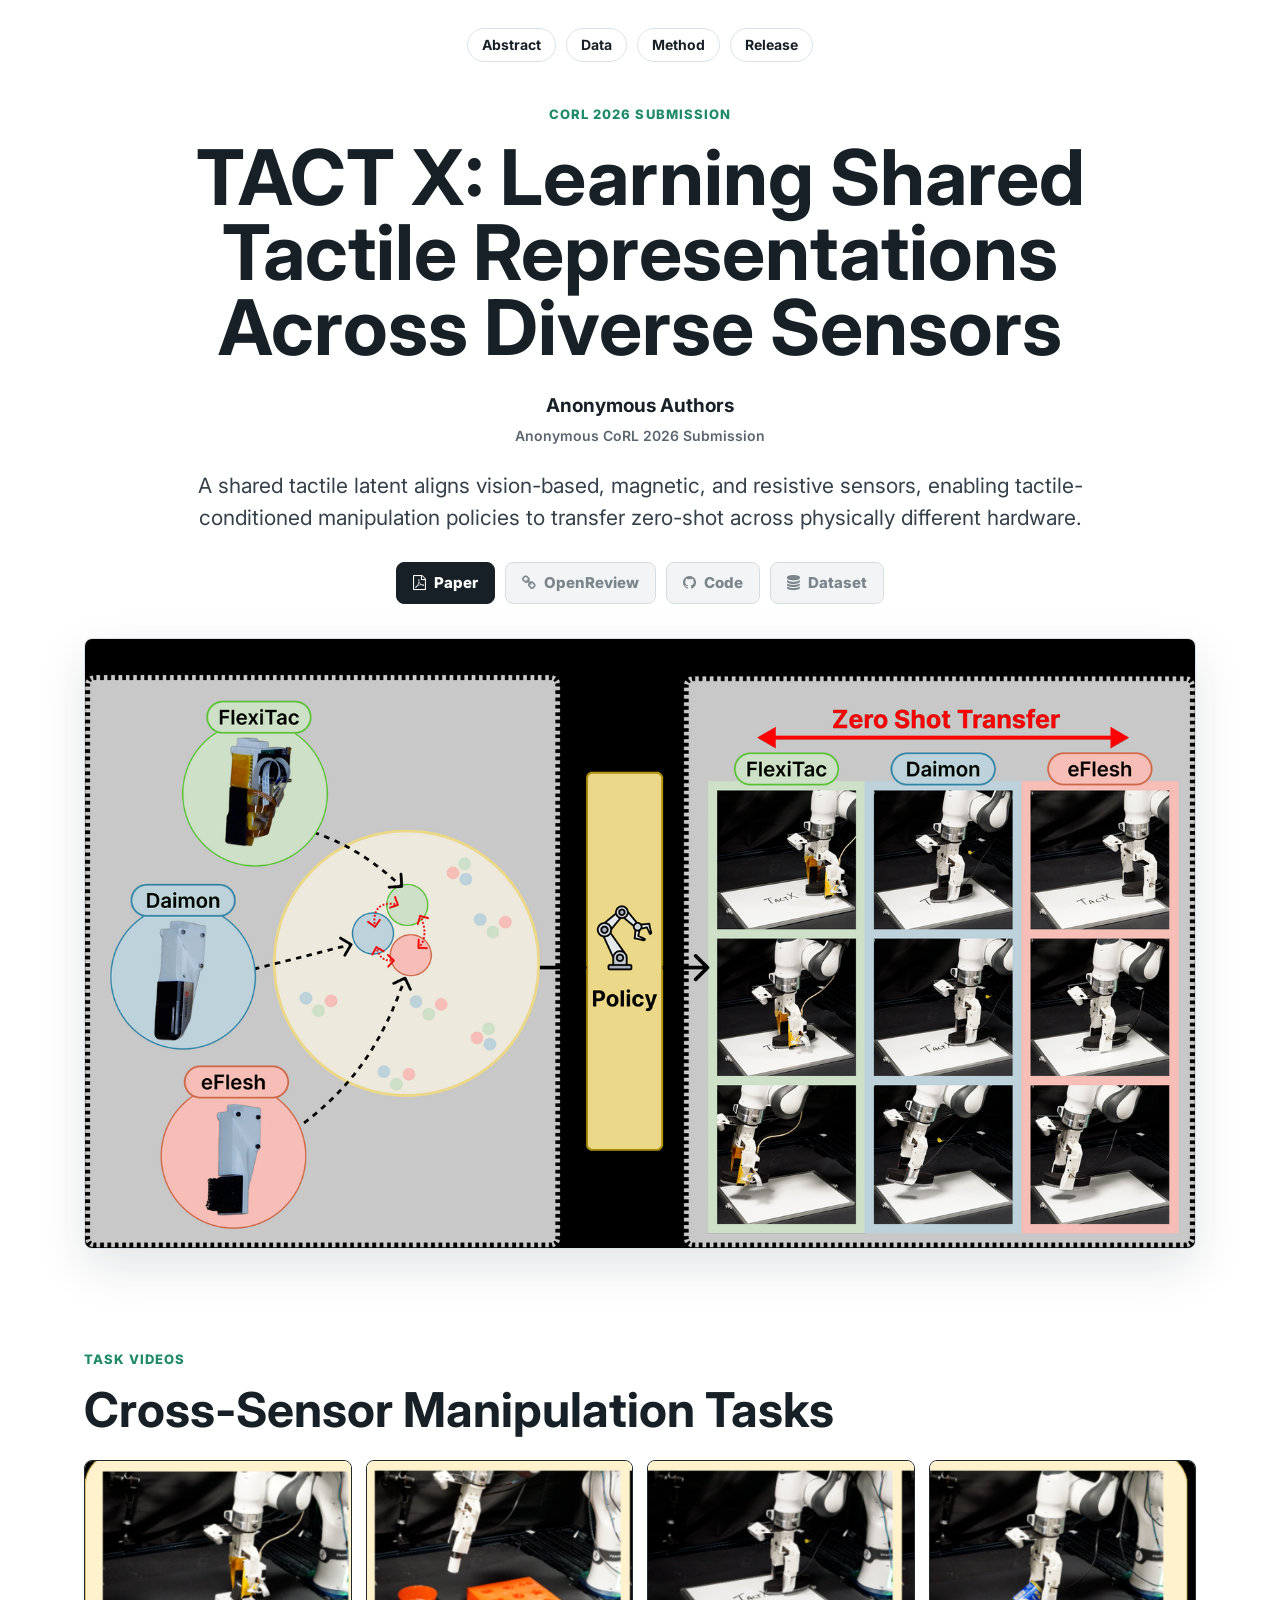
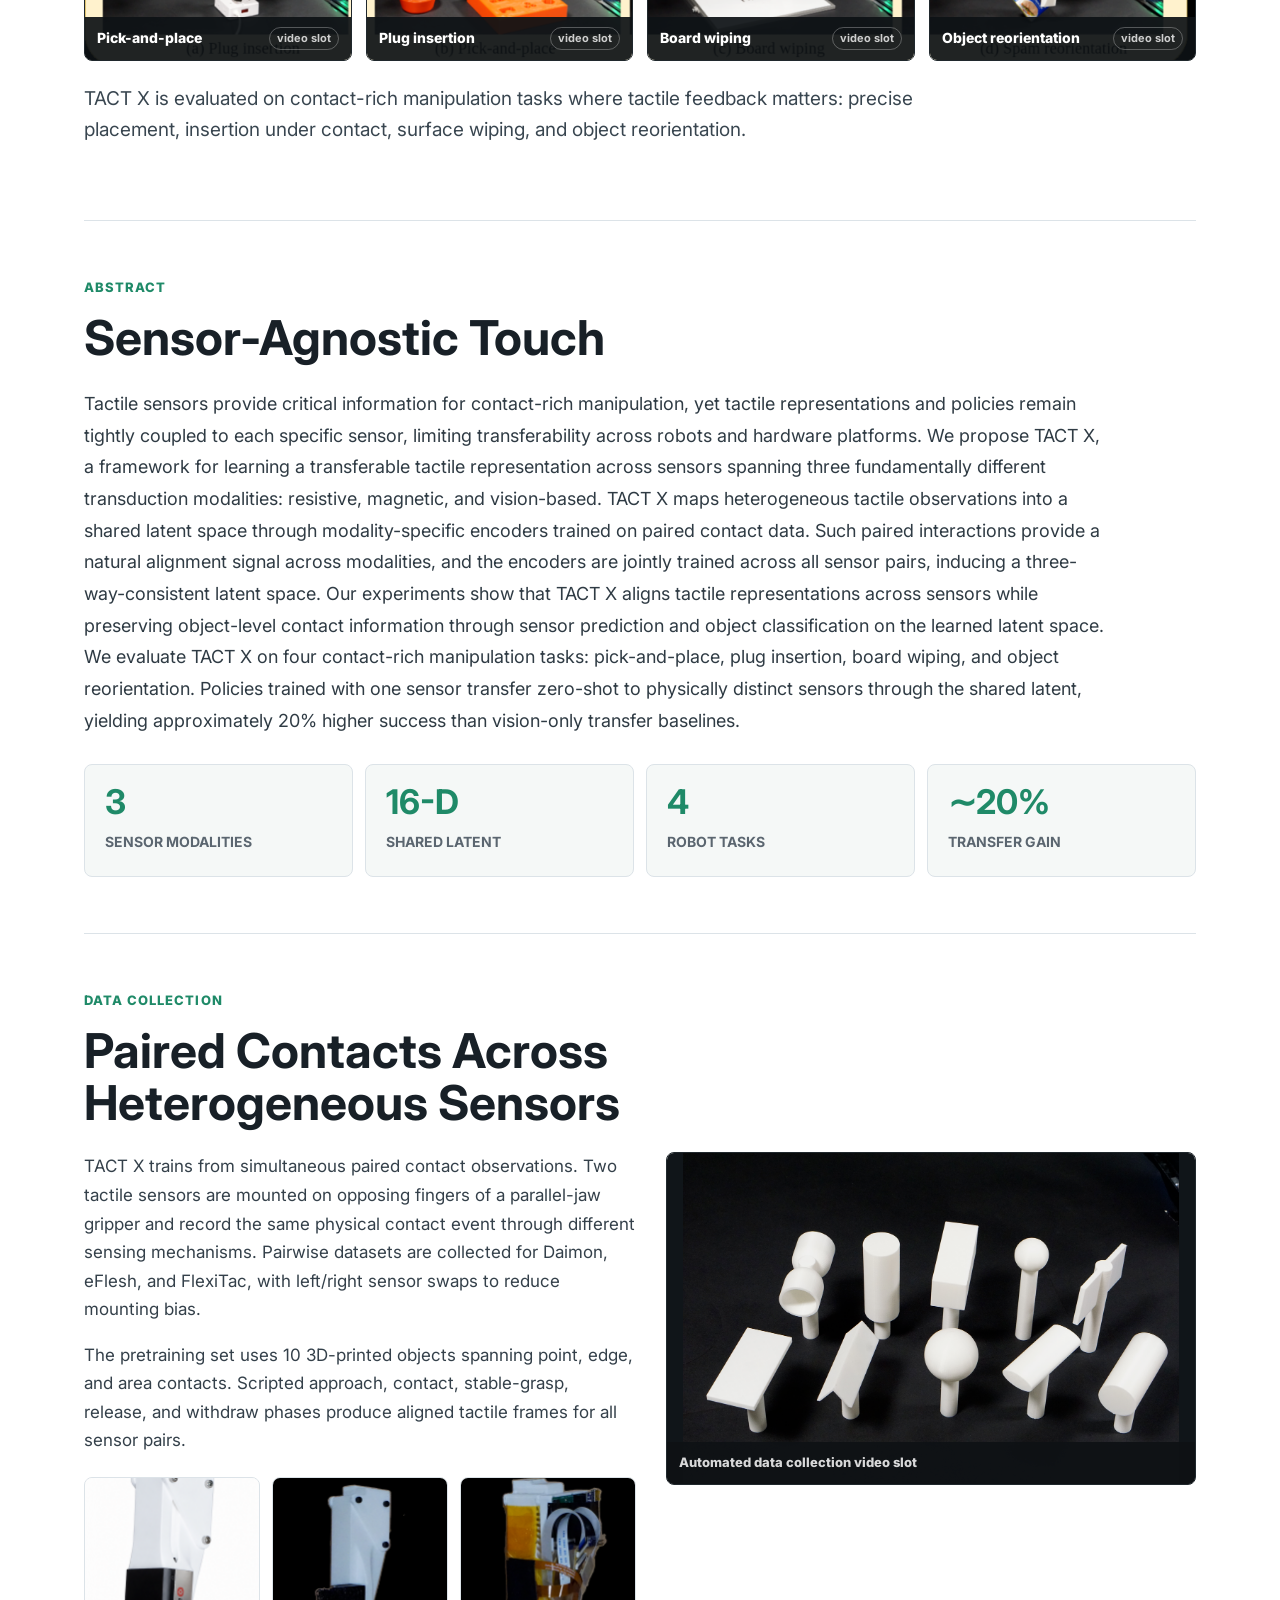
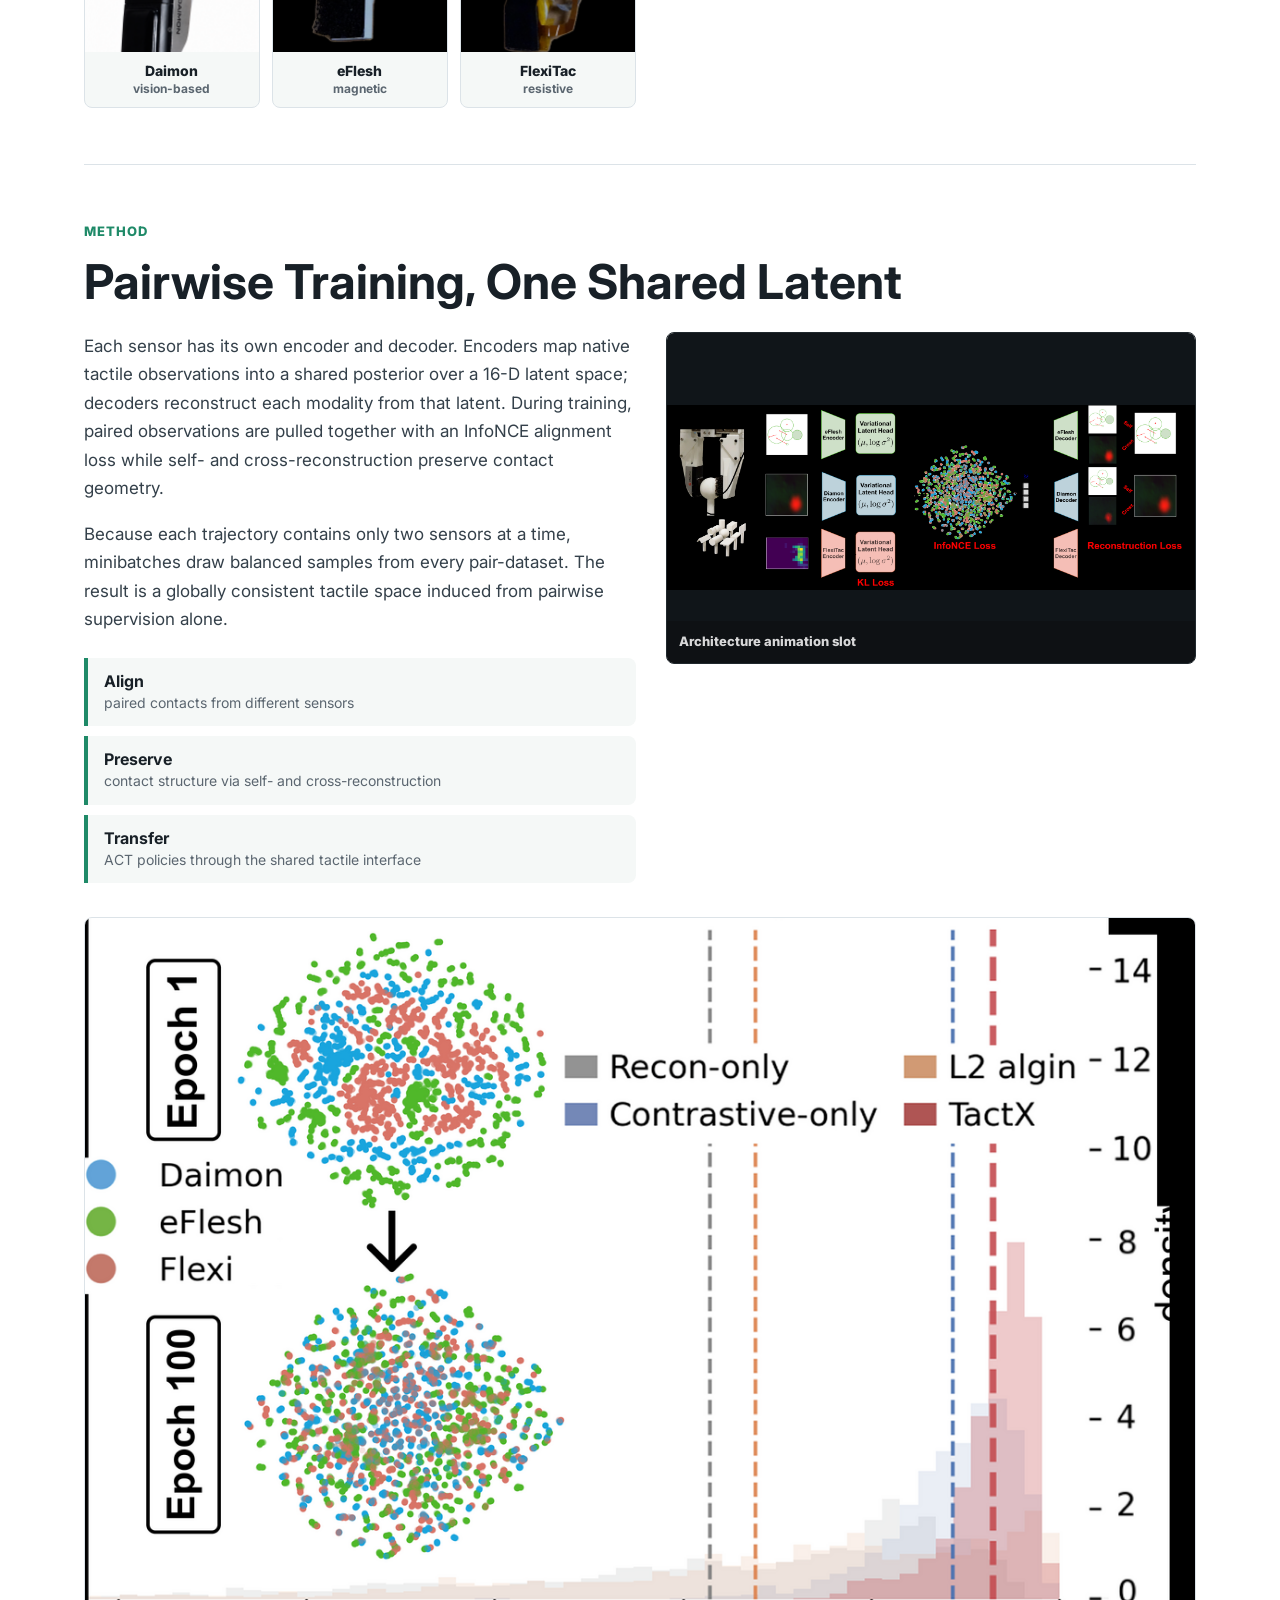
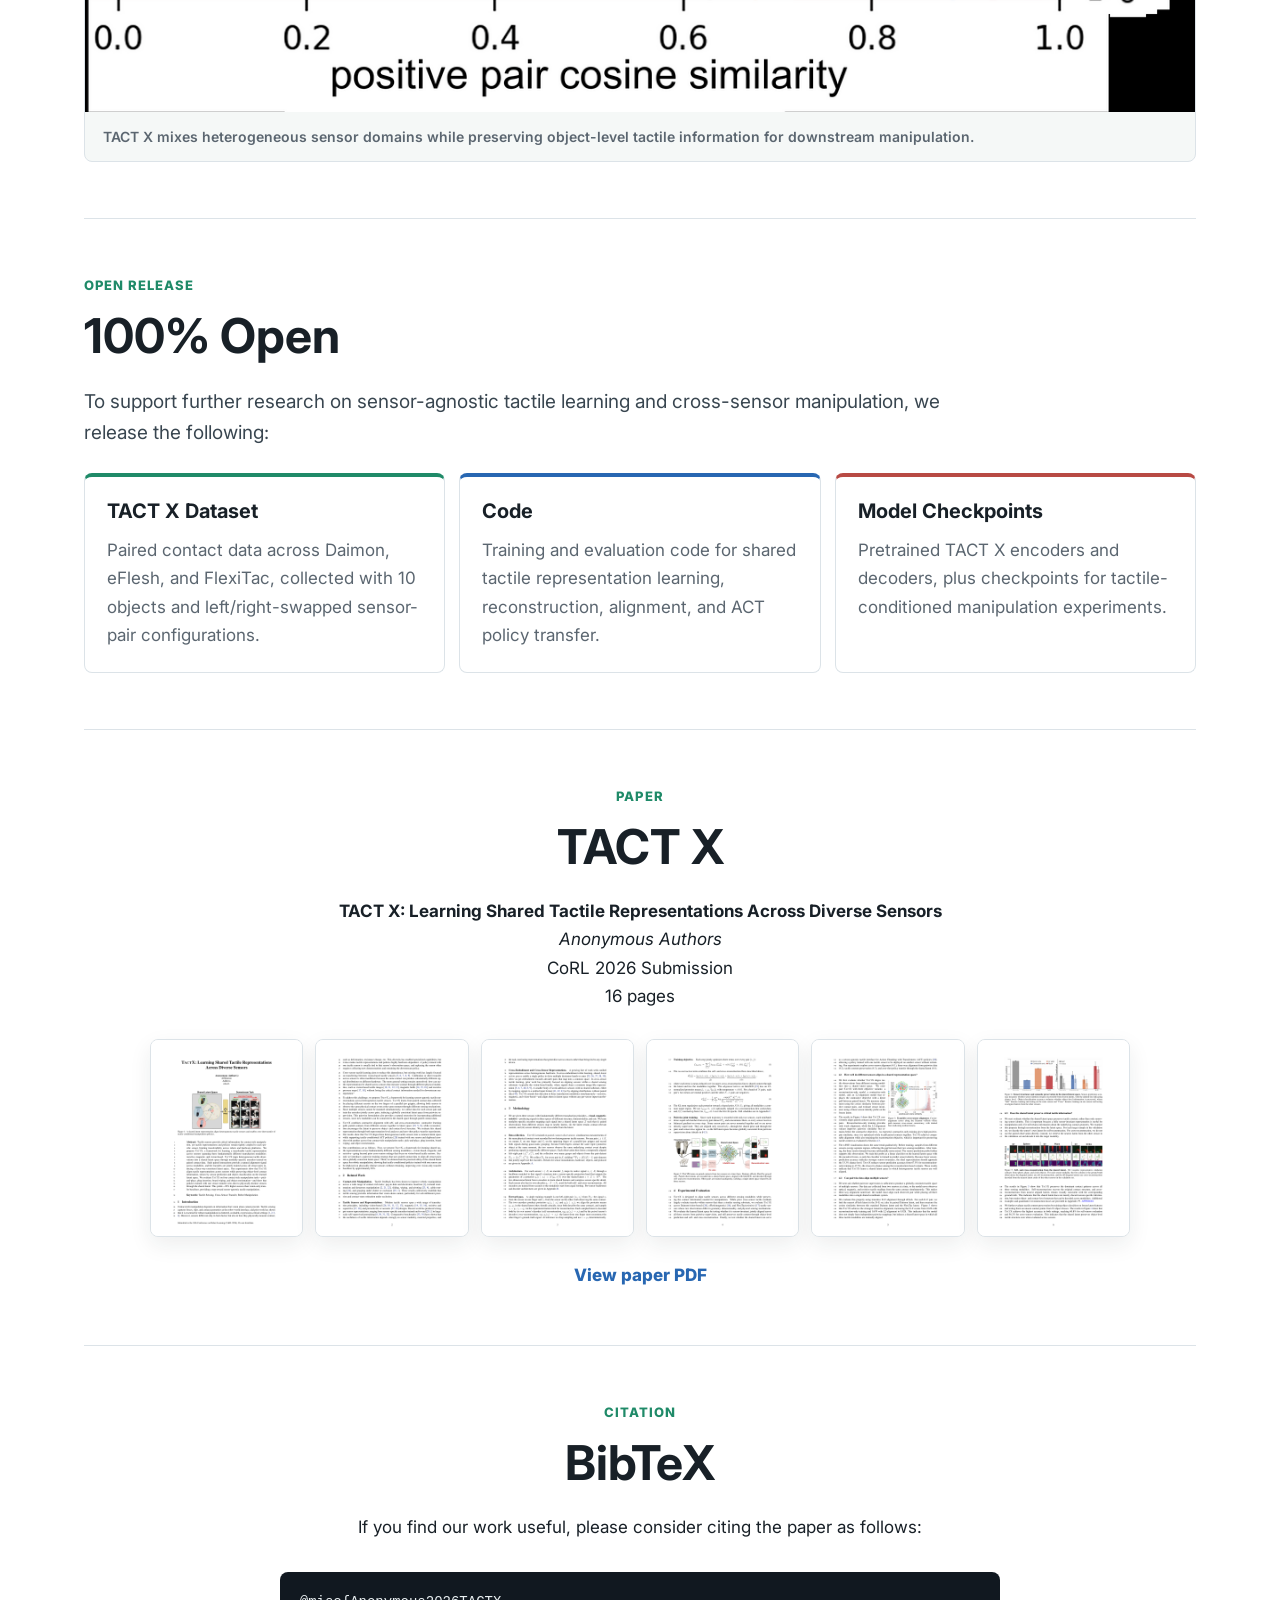
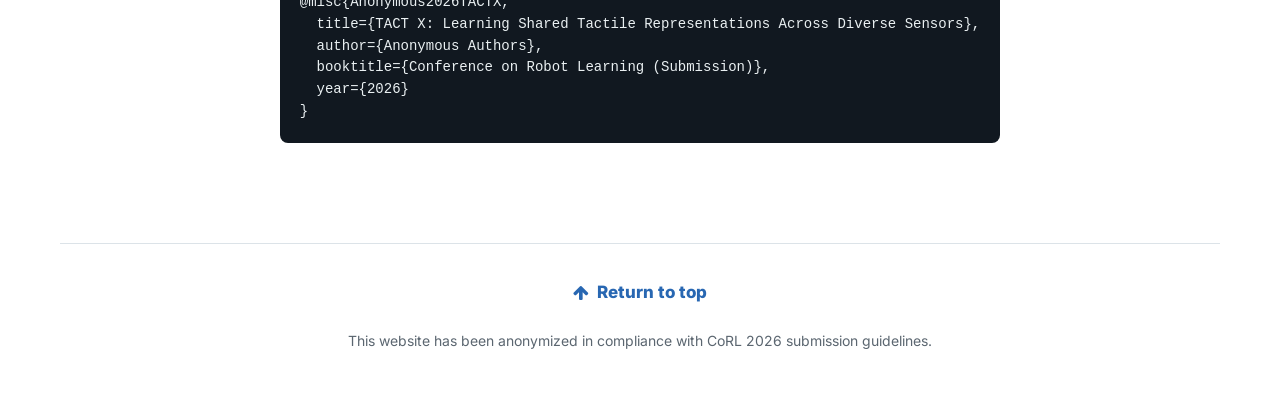
==== index.html @ 06b5265d "Initial project website" ====
<!doctype html>
<html lang="en">
<head>
	<meta charset="utf-8">
	<meta name="viewport" content="width=device-width, initial-scale=1">
	<title>TACT X: Learning Shared Tactile Representations Across Diverse Sensors</title>
	<meta property="og:title" content="TACT X: Learning Shared Tactile Representations Across Diverse Sensors">
	<meta property="og:description" content="TACT X learns shared tactile representations across vision-based, magnetic, and resistive sensors for zero-shot cross-sensor manipulation policy transfer.">
	<link rel="preconnect" href="https://fonts.googleapis.com">
	<link rel="preconnect" href="https://fonts.gstatic.com" crossorigin>
	<link rel="stylesheet" href="https://fonts.googleapis.com/css2?family=Inter:wght@400;500;600;700;800&display=swap">
	<link rel="stylesheet" href="https://cdnjs.cloudflare.com/ajax/libs/font-awesome/4.7.0/css/font-awesome.min.css">
	<link rel="stylesheet" href="style.css?v=1.0">
</head>
<body>
	<header class="header" id="top">
		<nav class="topbar" aria-label="Page navigation">
			<a href="#abstract">Abstract</a>
			<a href="#data">Data</a>
			<a href="#method">Method</a>
			<a href="#release">Release</a>
		</nav>
		<div class="venue">CoRL 2026 Submission</div>
		<h1>TACT X: Learning Shared Tactile Representations Across Diverse Sensors</h1>
		<div class="authors">
			<span>Anonymous Authors</span>
			<span class="paper-id">Anonymous CoRL 2026 Submission</span>
		</div>
		<p class="subtitle">
			A shared tactile latent aligns vision-based, magnetic, and resistive sensors, enabling tactile-conditioned manipulation policies to transfer zero-shot across physically different hardware.
		</p>
		<div class="links">
			<a class="btn" href="TACTX_Learning%20Shared%20Tactile%20Representations%20Across%20Diverse%20Sensor.pdf"><i class="fa fa-file-pdf-o"></i><span>Paper</span></a>
			<a class="btn btn-disabled" href="#" aria-disabled="true"><i class="fa fa-link"></i><span>OpenReview</span></a>
			<a class="btn btn-disabled" href="#" aria-disabled="true"><i class="fa fa-github"></i><span>Code</span></a>
			<a class="btn btn-disabled" href="#" aria-disabled="true"><i class="fa fa-database"></i><span>Dataset</span></a>
		</div>
		<div class="hero-figure">
			<img src="images/hero-tactx.png" alt="TACT X aligns tactile sensors in a shared latent space and supports zero-shot policy transfer.">
		</div>
	</header>

	<main class="content">
		<section class="section" id="tasks">
			<div class="section-heading">
				<p class="eyebrow">Task Videos</p>
				<h2>Cross-Sensor Manipulation Tasks</h2>
			</div>
			<div class="task-grid">
				<!-- Replace source with videos/tasks/pick-and-place.mp4 when ready. -->
				<article class="video-card">
					<video autoplay loop muted playsinline preload="metadata" poster="images/task-pick-place.png">
						<source src="videos/tasks/pick-and-place.mp4" type="video/mp4">
					</video>
					<div class="video-caption">
						<span>Pick-and-place</span>
						<small>video slot</small>
					</div>
				</article>
				<!-- Replace source with videos/tasks/plug-insertion.mp4 when ready. -->
				<article class="video-card">
					<video autoplay loop muted playsinline preload="metadata" poster="images/task-plug-insertion.png">
						<source src="videos/tasks/plug-insertion.mp4" type="video/mp4">
					</video>
					<div class="video-caption">
						<span>Plug insertion</span>
						<small>video slot</small>
					</div>
				</article>
				<!-- Replace source with videos/tasks/board-wiping.mp4 when ready. -->
				<article class="video-card">
					<video autoplay loop muted playsinline preload="metadata" poster="images/task-board-wiping.png">
						<source src="videos/tasks/board-wiping.mp4" type="video/mp4">
					</video>
					<div class="video-caption">
						<span>Board wiping</span>
						<small>video slot</small>
					</div>
				</article>
				<!-- Replace source with videos/tasks/object-reorientation.mp4 when ready. -->
				<article class="video-card">
					<video autoplay loop muted playsinline preload="metadata" poster="images/task-object-reorientation.png">
						<source src="videos/tasks/object-reorientation.mp4" type="video/mp4">
					</video>
					<div class="video-caption">
						<span>Object reorientation</span>
						<small>video slot</small>
					</div>
				</article>
			</div>
			<p class="lead">
				TACT X is evaluated on contact-rich manipulation tasks where tactile feedback matters: precise placement, insertion under contact, surface wiping, and object reorientation.
			</p>
		</section>

		<div class="hr"></div>

		<section class="section" id="abstract">
			<div class="section-heading">
				<p class="eyebrow">Abstract</p>
				<h2>Sensor-Agnostic Touch</h2>
			</div>
			<p class="abstract">
				Tactile sensors provide critical information for contact-rich manipulation, yet tactile representations and policies remain tightly coupled to each specific sensor, limiting transferability across robots and hardware platforms. We propose TACT X, a framework for learning a transferable tactile representation across sensors spanning three fundamentally different transduction modalities: resistive, magnetic, and vision-based. TACT X maps heterogeneous tactile observations into a shared latent space through modality-specific encoders trained on paired contact data. Such paired interactions provide a natural alignment signal across modalities, and the encoders are jointly trained across all sensor pairs, inducing a three-way-consistent latent space. Our experiments show that TACT X aligns tactile representations across sensors while preserving object-level contact information through sensor prediction and object classification on the learned latent space. We evaluate TACT X on four contact-rich manipulation tasks: pick-and-place, plug insertion, board wiping, and object reorientation. Policies trained with one sensor transfer zero-shot to physically distinct sensors through the shared latent, yielding approximately 20% higher success than vision-only transfer baselines.
			</p>
			<div class="stats">
				<div class="stat"><strong>3</strong><span>sensor modalities</span></div>
				<div class="stat"><strong>16-D</strong><span>shared latent</span></div>
				<div class="stat"><strong>4</strong><span>robot tasks</span></div>
				<div class="stat"><strong>&sim;20%</strong><span>transfer gain</span></div>
			</div>
		</section>

		<div class="hr"></div>

		<section class="section" id="data">
			<div class="section-heading">
				<p class="eyebrow">Data Collection</p>
				<h2>Paired Contacts Across Heterogeneous Sensors</h2>
			</div>
			<div class="split">
				<div>
					<p>
						TACT X trains from simultaneous paired contact observations. Two tactile sensors are mounted on opposing fingers of a parallel-jaw gripper and record the same physical contact event through different sensing mechanisms. Pairwise datasets are collected for Daimon, eFlesh, and FlexiTac, with left/right sensor swaps to reduce mounting bias.
					</p>
					<p>
						The pretraining set uses 10 3D-printed objects spanning point, edge, and area contacts. Scripted approach, contact, stable-grasp, release, and withdraw phases produce aligned tactile frames for all sensor pairs.
					</p>
					<div class="sensor-grid">
						<figure>
							<img src="images/sensor-daimon.png" alt="Daimon vision-based tactile sensor.">
							<figcaption>Daimon<br><span>vision-based</span></figcaption>
						</figure>
						<figure>
							<img src="images/sensor-eflesh.png" alt="eFlesh magnetic tactile sensor.">
							<figcaption>eFlesh<br><span>magnetic</span></figcaption>
						</figure>
						<figure>
							<img src="images/sensor-flexitac.png" alt="FlexiTac resistive tactile sensor.">
							<figcaption>FlexiTac<br><span>resistive</span></figcaption>
						</figure>
					</div>
				</div>
				<aside class="media-panel">
					<!-- Replace source with videos/sections/data-collection.mp4 when ready. -->
					<video autoplay loop muted playsinline preload="metadata" poster="images/pretraining-objects.png">
						<source src="videos/sections/data-collection.mp4" type="video/mp4">
					</video>
					<div class="media-label">Automated data collection video slot</div>
				</aside>
			</div>
		</section>

		<div class="hr"></div>

		<section class="section" id="method">
			<div class="section-heading">
				<p class="eyebrow">Method</p>
				<h2>Pairwise Training, One Shared Latent</h2>
			</div>
			<div class="split method-split">
				<div>
					<p>
						Each sensor has its own encoder and decoder. Encoders map native tactile observations into a shared posterior over a 16-D latent space; decoders reconstruct each modality from that latent. During training, paired observations are pulled together with an InfoNCE alignment loss while self- and cross-reconstruction preserve contact geometry.
					</p>
					<p>
						Because each trajectory contains only two sensors at a time, minibatches draw balanced samples from every pair-dataset. The result is a globally consistent tactile space induced from pairwise supervision alone.
					</p>
					<div class="method-points">
						<div><strong>Align</strong><span>paired contacts from different sensors</span></div>
						<div><strong>Preserve</strong><span>contact structure via self- and cross-reconstruction</span></div>
						<div><strong>Transfer</strong><span>ACT policies through the shared tactile interface</span></div>
					</div>
				</div>
				<aside class="media-panel">
					<!-- Replace source with videos/sections/tactx-architecture.mp4 when ready. -->
					<video autoplay loop muted playsinline preload="metadata" poster="images/method-overview.png">
						<source src="videos/sections/tactx-architecture.mp4" type="video/mp4">
					</video>
					<div class="media-label">Architecture animation slot</div>
				</aside>
			</div>
			<figure class="wide-figure">
				<img src="images/alignment-results.png" alt="TACT X alignment results showing sensor invariance and semantic preservation.">
				<figcaption>TACT X mixes heterogeneous sensor domains while preserving object-level tactile information for downstream manipulation.</figcaption>
			</figure>
		</section>

		<div class="hr"></div>

		<section class="section" id="release">
			<div class="section-heading">
				<p class="eyebrow">Open Release</p>
				<h2>100% Open</h2>
			</div>
			<p class="lead">
				To support further research on sensor-agnostic tactile learning and cross-sensor manipulation, we release the following:
			</p>
			<div class="cards">
				<article class="card">
					<h3>TACT X Dataset</h3>
					<p>Paired contact data across Daimon, eFlesh, and FlexiTac, collected with 10 objects and left/right-swapped sensor-pair configurations.</p>
				</article>
				<article class="card">
					<h3>Code</h3>
					<p>Training and evaluation code for shared tactile representation learning, reconstruction, alignment, and ACT policy transfer.</p>
				</article>
				<article class="card">
					<h3>Model Checkpoints</h3>
					<p>Pretrained TACT X encoders and decoders, plus checkpoints for tactile-conditioned manipulation experiments.</p>
				</article>
			</div>
		</section>

		<div class="hr"></div>

		<section class="section paper-section" id="paper">
			<div class="section-heading">
				<p class="eyebrow">Paper</p>
				<h2>TACT X</h2>
			</div>
			<p>
				<strong>TACT X: Learning Shared Tactile Representations Across Diverse Sensors</strong><br>
				<span class="italic">Anonymous Authors</span><br>
				CoRL 2026 Submission<br>
				16 pages
			</p>
			<div class="thumbnails" aria-label="Paper page thumbnails">
				<a href="TACTX_Learning%20Shared%20Tactile%20Representations%20Across%20Diverse%20Sensor.pdf"><img src="thumbnails/page-01.png" alt="Paper page 1 thumbnail."></a>
				<a href="TACTX_Learning%20Shared%20Tactile%20Representations%20Across%20Diverse%20Sensor.pdf"><img src="thumbnails/page-02.png" alt="Paper page 2 thumbnail."></a>
				<a href="TACTX_Learning%20Shared%20Tactile%20Representations%20Across%20Diverse%20Sensor.pdf"><img src="thumbnails/page-03.png" alt="Paper page 3 thumbnail."></a>
				<a href="TACTX_Learning%20Shared%20Tactile%20Representations%20Across%20Diverse%20Sensor.pdf"><img src="thumbnails/page-04.png" alt="Paper page 4 thumbnail."></a>
				<a href="TACTX_Learning%20Shared%20Tactile%20Representations%20Across%20Diverse%20Sensor.pdf"><img src="thumbnails/page-05.png" alt="Paper page 5 thumbnail."></a>
				<a href="TACTX_Learning%20Shared%20Tactile%20Representations%20Across%20Diverse%20Sensor.pdf"><img src="thumbnails/page-06.png" alt="Paper page 6 thumbnail."></a>
			</div>
			<a class="text-link" href="TACTX_Learning%20Shared%20Tactile%20Representations%20Across%20Diverse%20Sensor.pdf">View paper PDF</a>
		</section>

		<div class="hr"></div>

		<section class="section citation-section" id="citation">
			<div class="section-heading">
				<p class="eyebrow">Citation</p>
				<h2>BibTeX</h2>
			</div>
			<p>If you find our work useful, please consider citing the paper as follows:</p>
			<pre class="bibtex" id="bibtex-text">@misc{Anonymous2026TACTX,
  title={TACT X: Learning Shared Tactile Representations Across Diverse Sensors},
  author={Anonymous Authors},
  booktitle={Conference on Robot Learning (Submission)},
  year={2026}
}</pre>
		</section>
	</main>

	<footer>
		<a href="#top"><i class="fa fa-arrow-up"></i><span>Return to top</span></a>
		<p>This website has been anonymized in compliance with CoRL 2026 submission guidelines.</p>
	</footer>
</body>
</html>
---- style.css ----
:root {
	--ink: #182027;
	--muted: #5b6670;
	--line: #dce3e8;
	--paper: #ffffff;
	--soft: #f5f8f7;
	--green: #1f8a68;
	--blue: #2867b2;
	--red: #b84a44;
	--amber: #b47623;
	--shadow: 0 18px 48px rgba(20, 32, 38, 0.12);
}

* {
	box-sizing: border-box;
}

html {
	scroll-behavior: smooth;
}

body {
	margin: 0;
	background: var(--paper);
	color: var(--ink);
	font-family: Inter, Arial, sans-serif;
	font-size: 17px;
	line-height: 1.68;
}

a {
	color: var(--blue);
	text-decoration: none;
}

a:hover {
	text-decoration: underline;
}

img,
video {
	display: block;
	max-width: 100%;
}

.header {
	max-width: 1160px;
	margin: 0 auto;
	padding: 28px 24px 44px;
	text-align: center;
}

.topbar {
	display: flex;
	flex-wrap: wrap;
	justify-content: center;
	gap: 10px;
	margin-bottom: 42px;
}

.topbar a {
	border: 1px solid var(--line);
	border-radius: 999px;
	color: var(--ink);
	font-size: 14px;
	font-weight: 700;
	line-height: 1;
	padding: 9px 14px;
}

.venue,
.eyebrow {
	color: var(--green);
	font-size: 13px;
	font-weight: 800;
	letter-spacing: 0.08em;
	text-transform: uppercase;
}

h1,
h2,
h3,
p {
	margin-top: 0;
}

h1 {
	font-size: clamp(42px, 6vw, 78px);
	letter-spacing: 0;
	line-height: 0.98;
	margin: 14px auto 24px;
	max-width: 1080px;
}

h2 {
	font-size: clamp(30px, 4vw, 48px);
	letter-spacing: 0;
	line-height: 1.08;
	margin-bottom: 14px;
}

h3 {
	font-size: 20px;
	line-height: 1.25;
	margin-bottom: 12px;
}

.authors {
	display: grid;
	gap: 3px;
	font-size: 19px;
	font-weight: 700;
	justify-items: center;
	margin-bottom: 22px;
}

.paper-id {
	color: var(--muted);
	font-size: 14px;
	font-weight: 600;
}

.subtitle {
	color: #34404a;
	font-size: 21px;
	line-height: 1.52;
	margin: 0 auto 28px;
	max-width: 900px;
}

.links {
	display: flex;
	flex-wrap: wrap;
	gap: 10px;
	justify-content: center;
	margin-bottom: 34px;
}

.btn {
	align-items: center;
	background: var(--ink);
	border: 1px solid var(--ink);
	border-radius: 8px;
	color: #fff;
	display: inline-flex;
	font-size: 15px;
	font-weight: 800;
	gap: 8px;
	line-height: 1;
	min-height: 42px;
	padding: 12px 16px;
}

.btn:hover {
	background: #2a353d;
	text-decoration: none;
}

.btn-disabled {
	background: #f2f4f5;
	border-color: #d6dde2;
	color: #7b858c;
	cursor: default;
	pointer-events: none;
}

.hero-figure {
	background: #f7faf9;
	border: 1px solid var(--line);
	border-radius: 8px;
	box-shadow: var(--shadow);
	margin: 0 auto;
	overflow: hidden;
}

.hero-figure img {
	margin: 0 auto;
	width: 100%;
}

.content {
	margin: 0 auto;
	max-width: 1160px;
	padding: 0 24px 36px;
}

.section {
	padding: 56px 0;
}

.section-heading {
	margin-bottom: 24px;
	max-width: 820px;
}

.section-heading.center {
	margin-left: auto;
	margin-right: auto;
	text-align: center;
}

.task-grid {
	display: grid;
	gap: 14px;
	grid-template-columns: repeat(4, minmax(0, 1fr));
	margin-bottom: 22px;
}

.video-card,
.media-panel {
	background: #0e1215;
	border: 1px solid #20282d;
	border-radius: 8px;
	overflow: hidden;
	position: relative;
}

.video-card video {
	aspect-ratio: 4 / 3;
	background: #101519;
	object-fit: cover;
	width: 100%;
}

.video-caption {
	align-items: center;
	background: rgba(14, 18, 21, 0.92);
	bottom: 0;
	color: #fff;
	display: flex;
	gap: 10px;
	justify-content: space-between;
	left: 0;
	padding: 10px 12px;
	position: absolute;
	right: 0;
}

.video-caption span {
	font-size: 14px;
	font-weight: 800;
	line-height: 1.2;
	text-align: left;
}

.video-caption small {
	border: 1px solid rgba(255, 255, 255, 0.28);
	border-radius: 999px;
	color: rgba(255, 255, 255, 0.78);
	font-size: 11px;
	font-weight: 700;
	line-height: 1;
	padding: 5px 7px;
	white-space: nowrap;
}

.lead {
	color: #394650;
	font-size: 19px;
	line-height: 1.65;
	max-width: 880px;
}

.abstract {
	color: #2f3b44;
	font-size: 18px;
	line-height: 1.76;
	max-width: 1020px;
}

.stats {
	display: grid;
	gap: 12px;
	grid-template-columns: repeat(4, minmax(0, 1fr));
	margin-top: 28px;
}

.stat {
	background: var(--soft);
	border: 1px solid var(--line);
	border-radius: 8px;
	padding: 20px;
}

.stat strong {
	color: var(--green);
	display: block;
	font-size: 34px;
	letter-spacing: 0;
	line-height: 1;
	margin-bottom: 8px;
}

.stat span {
	color: var(--muted);
	font-size: 14px;
	font-weight: 700;
	text-transform: uppercase;
}

.hr {
	background: var(--line);
	height: 1px;
	width: 100%;
}

.split {
	align-items: start;
	display: grid;
	gap: 30px;
	grid-template-columns: minmax(0, 1.02fr) minmax(360px, 0.98fr);
}

.split p {
	color: #34404a;
}

.sensor-grid {
	display: grid;
	gap: 12px;
	grid-template-columns: repeat(3, minmax(0, 1fr));
	margin-top: 22px;
}

.sensor-grid figure {
	background: var(--soft);
	border: 1px solid var(--line);
	border-radius: 8px;
	margin: 0;
	overflow: hidden;
}

.sensor-grid img {
	aspect-ratio: 1 / 1;
	background: #101519;
	object-fit: cover;
	width: 100%;
}

.sensor-grid figcaption {
	font-size: 14px;
	font-weight: 800;
	line-height: 1.25;
	padding: 10px;
	text-align: center;
}

.sensor-grid span {
	color: var(--muted);
	font-size: 12px;
	font-weight: 700;
}

.media-panel video {
	aspect-ratio: 16 / 10;
	background: #101519;
	object-fit: contain;
	width: 100%;
}

.media-label {
	background: rgba(14, 18, 21, 0.94);
	bottom: 0;
	color: rgba(255, 255, 255, 0.84);
	font-size: 13px;
	font-weight: 800;
	left: 0;
	padding: 10px 12px;
	position: absolute;
	right: 0;
	text-align: left;
}

.method-points {
	display: grid;
	gap: 10px;
	margin-top: 24px;
}

.method-points div {
	border-left: 4px solid var(--green);
	background: var(--soft);
	border-radius: 0 8px 8px 0;
	padding: 13px 16px;
}

.method-points strong {
	display: block;
	font-size: 16px;
	line-height: 1.25;
}

.method-points span {
	color: var(--muted);
	display: block;
	font-size: 14px;
	line-height: 1.45;
	margin-top: 2px;
}

.wide-figure {
	background: var(--soft);
	border: 1px solid var(--line);
	border-radius: 8px;
	margin: 34px 0 0;
	overflow: hidden;
}

.wide-figure img {
	background: #fff;
	width: 100%;
}

.wide-figure figcaption {
	color: var(--muted);
	font-size: 14px;
	font-weight: 600;
	line-height: 1.5;
	padding: 14px 18px;
}

.cards {
	display: grid;
	gap: 14px;
	grid-template-columns: repeat(3, minmax(0, 1fr));
	margin-top: 24px;
}

.card {
	border: 1px solid var(--line);
	border-radius: 8px;
	padding: 22px;
}

.card:nth-child(1) {
	border-top: 4px solid var(--green);
}

.card:nth-child(2) {
	border-top: 4px solid var(--blue);
}

.card:nth-child(3) {
	border-top: 4px solid var(--red);
}

.card p {
	color: var(--muted);
	margin-bottom: 0;
}

.paper-section,
.citation-section {
	text-align: center;
}

.paper-section .section-heading,
.citation-section .section-heading {
	margin-left: auto;
	margin-right: auto;
	text-align: center;
}

.italic {
	font-style: italic;
}

.thumbnails {
	display: grid;
	gap: 12px;
	grid-template-columns: repeat(6, minmax(0, 1fr));
	margin: 28px auto 24px;
	max-width: 980px;
}

.thumbnails a {
	background: #fff;
	border: 1px solid var(--line);
	border-radius: 8px;
	box-shadow: 0 8px 22px rgba(20, 32, 38, 0.08);
	overflow: hidden;
}

.thumbnails img {
	width: 100%;
}

.text-link {
	font-weight: 800;
}

.bibtex {
	background: #111820;
	border-radius: 8px;
	color: #eaf0f2;
	display: inline-block;
	font-family: "SFMono-Regular", Consolas, "Liberation Mono", monospace;
	font-size: 14px;
	line-height: 1.55;
	margin: 14px auto 0;
	max-width: 100%;
	overflow-x: auto;
	padding: 20px;
	text-align: left;
	white-space: pre;
}

footer {
	border-top: 1px solid var(--line);
	color: var(--muted);
	margin: 0 auto;
	max-width: 1160px;
	padding: 34px 24px 54px;
	text-align: center;
}

footer a {
	align-items: center;
	display: inline-flex;
	font-weight: 800;
	gap: 8px;
	justify-content: center;
}

footer p {
	font-size: 14px;
	margin: 22px 0 0;
}

@media (max-width: 980px) {
	.task-grid,
	.stats,
	.cards {
		grid-template-columns: repeat(2, minmax(0, 1fr));
	}

	.split {
		grid-template-columns: 1fr;
	}

	.thumbnails {
		grid-template-columns: repeat(3, minmax(0, 1fr));
	}
}

@media (max-width: 640px) {
	body {
		font-size: 16px;
	}

	.header {
		padding: 22px 16px 30px;
	}

	.content {
		padding: 0 16px 28px;
	}

	.section {
		padding: 42px 0;
	}

	.topbar {
		margin-bottom: 28px;
	}

	h1 {
		font-size: 40px;
	}

	.subtitle {
		font-size: 18px;
	}

	.task-grid,
	.stats,
	.cards,
	.sensor-grid {
		grid-template-columns: 1fr;
	}

	.video-caption {
		align-items: flex-start;
		flex-direction: column;
		gap: 6px;
	}

	.media-panel video {
		aspect-ratio: 4 / 3;
	}

	.thumbnails {
		grid-template-columns: repeat(2, minmax(0, 1fr));
	}

	.bibtex {
		font-size: 12px;
	}
}
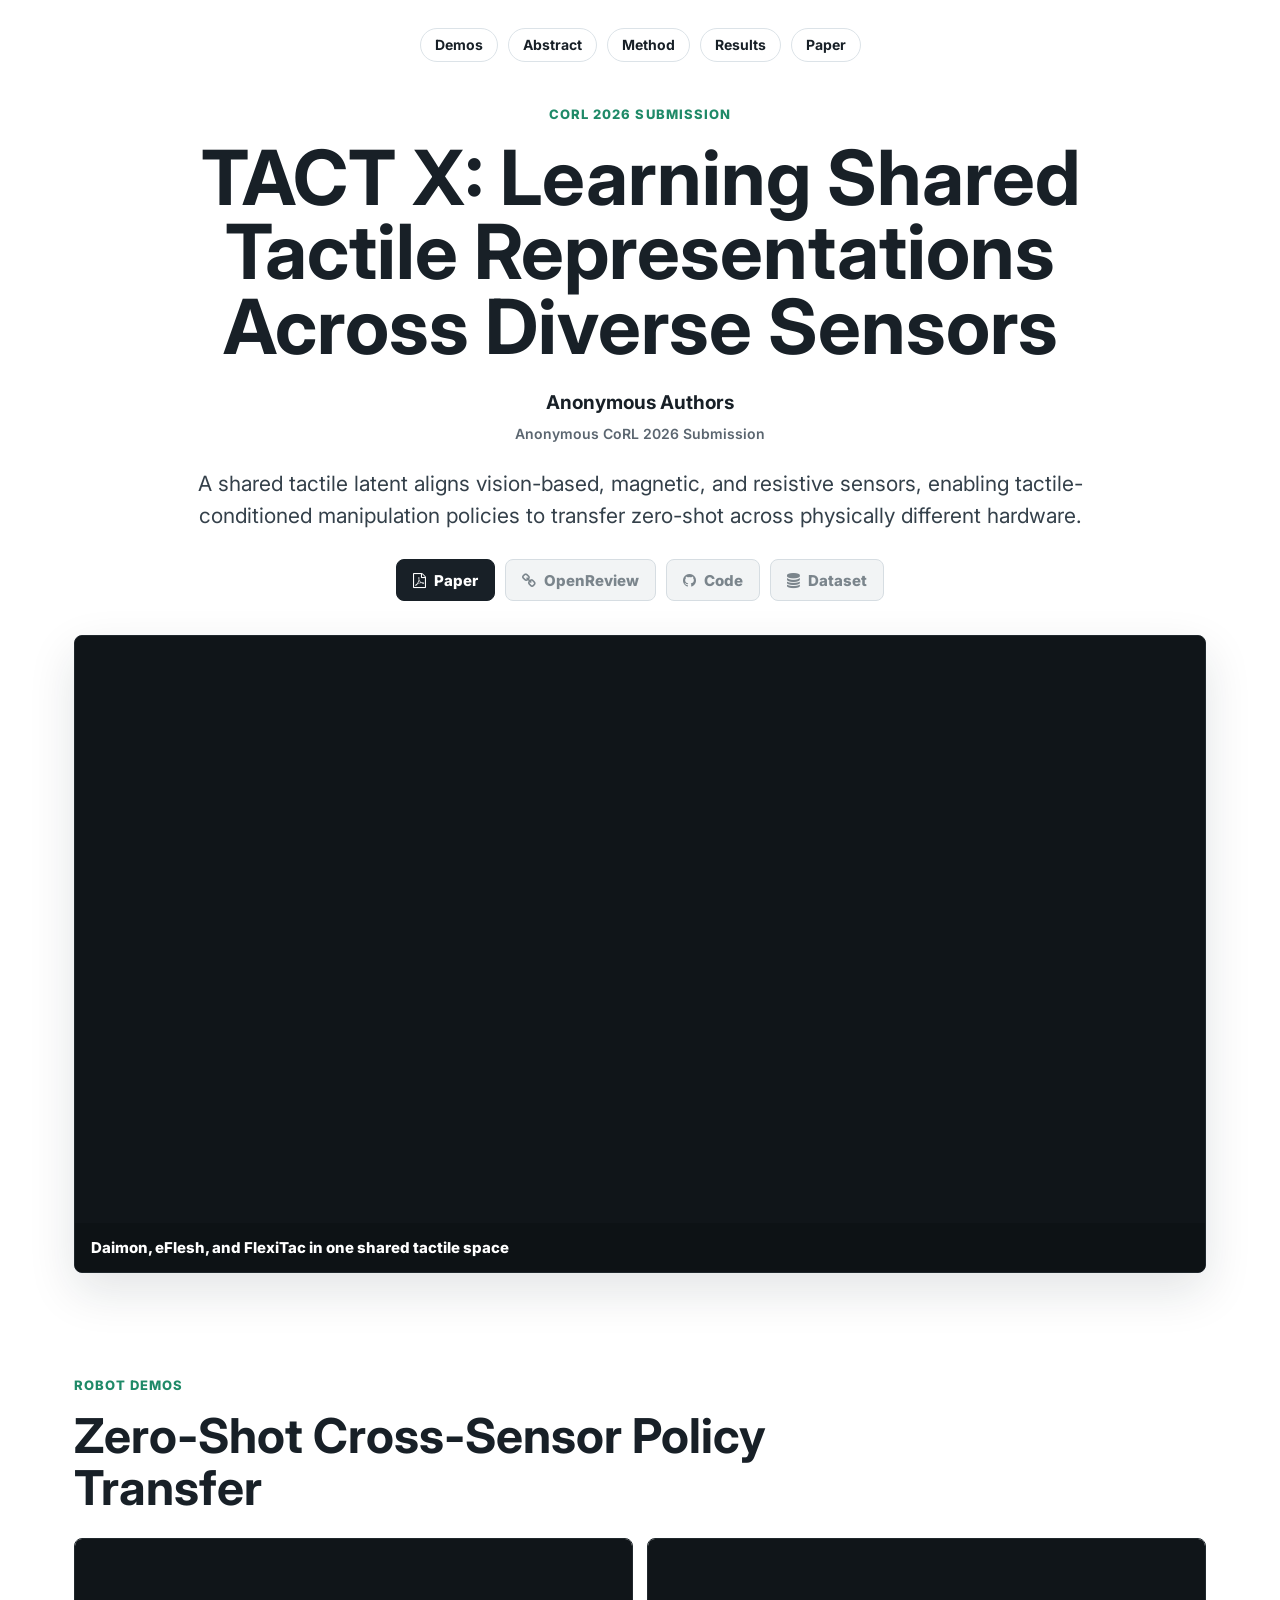
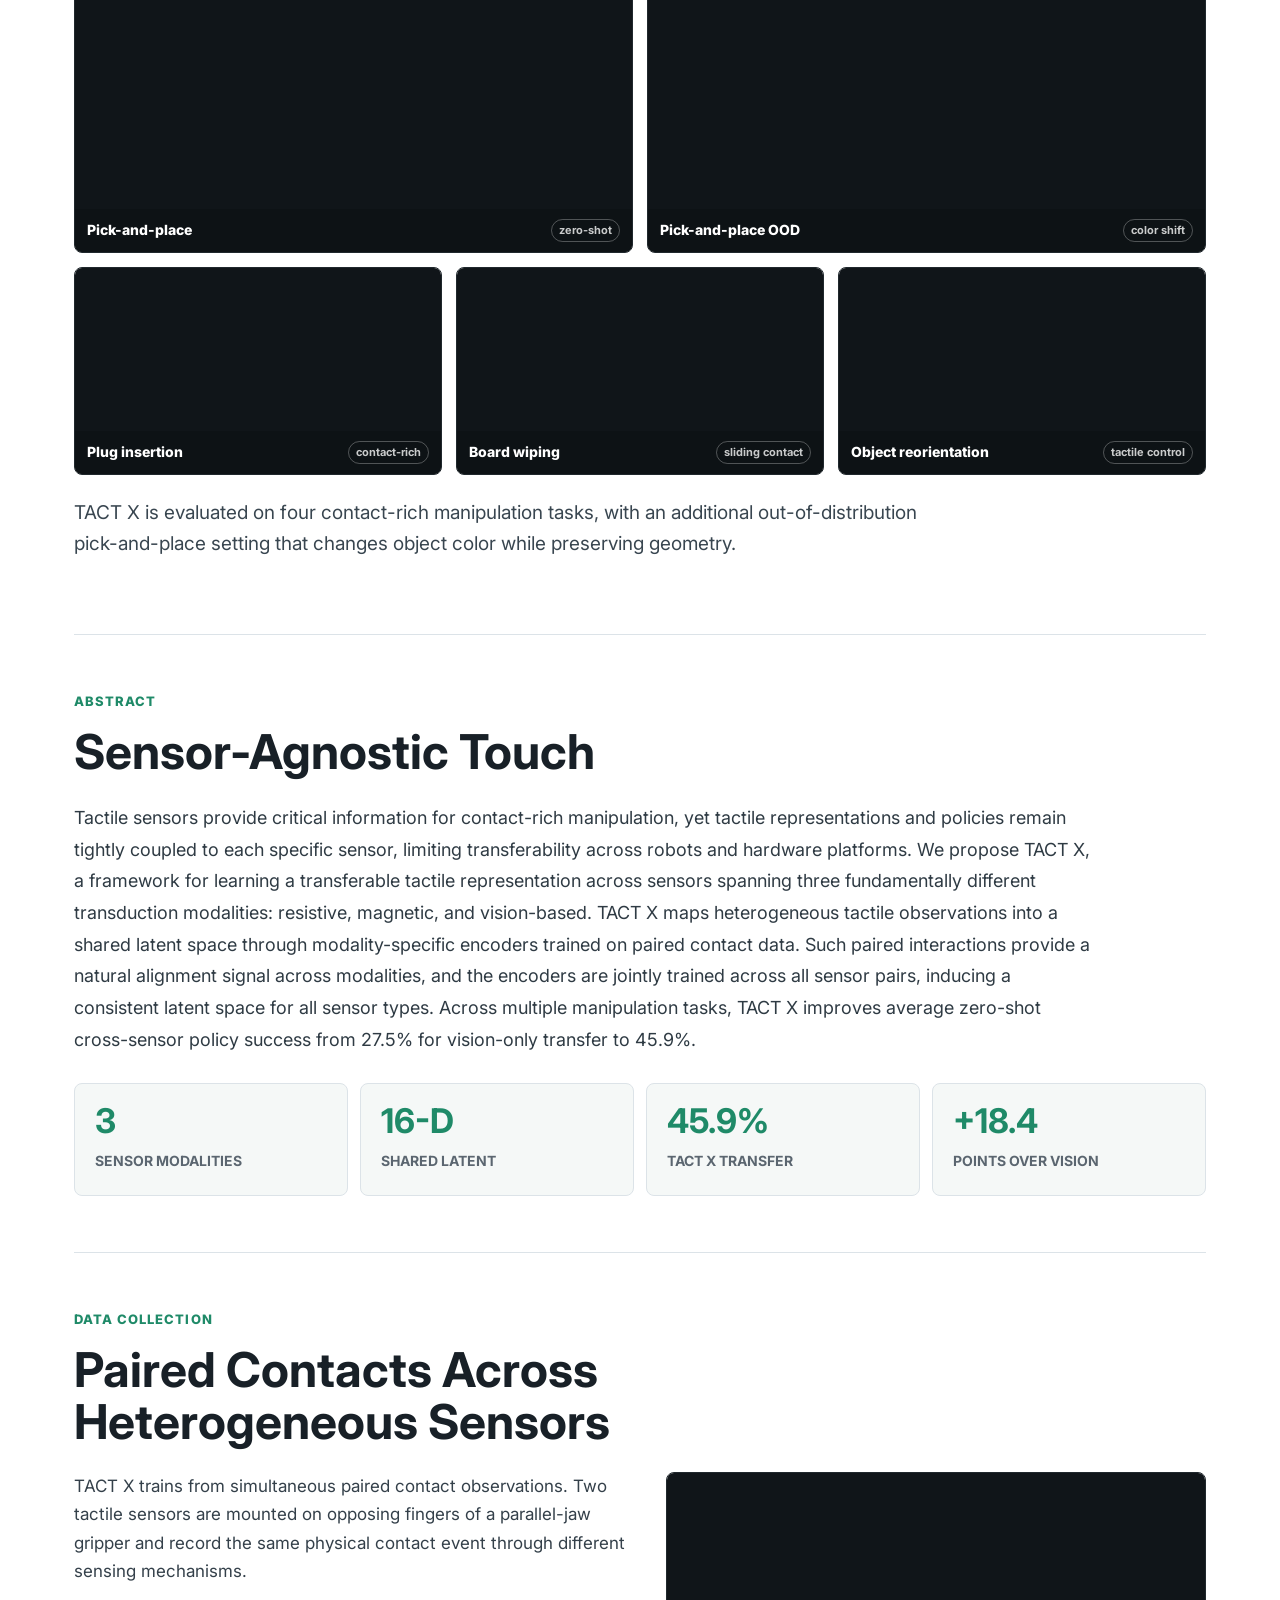
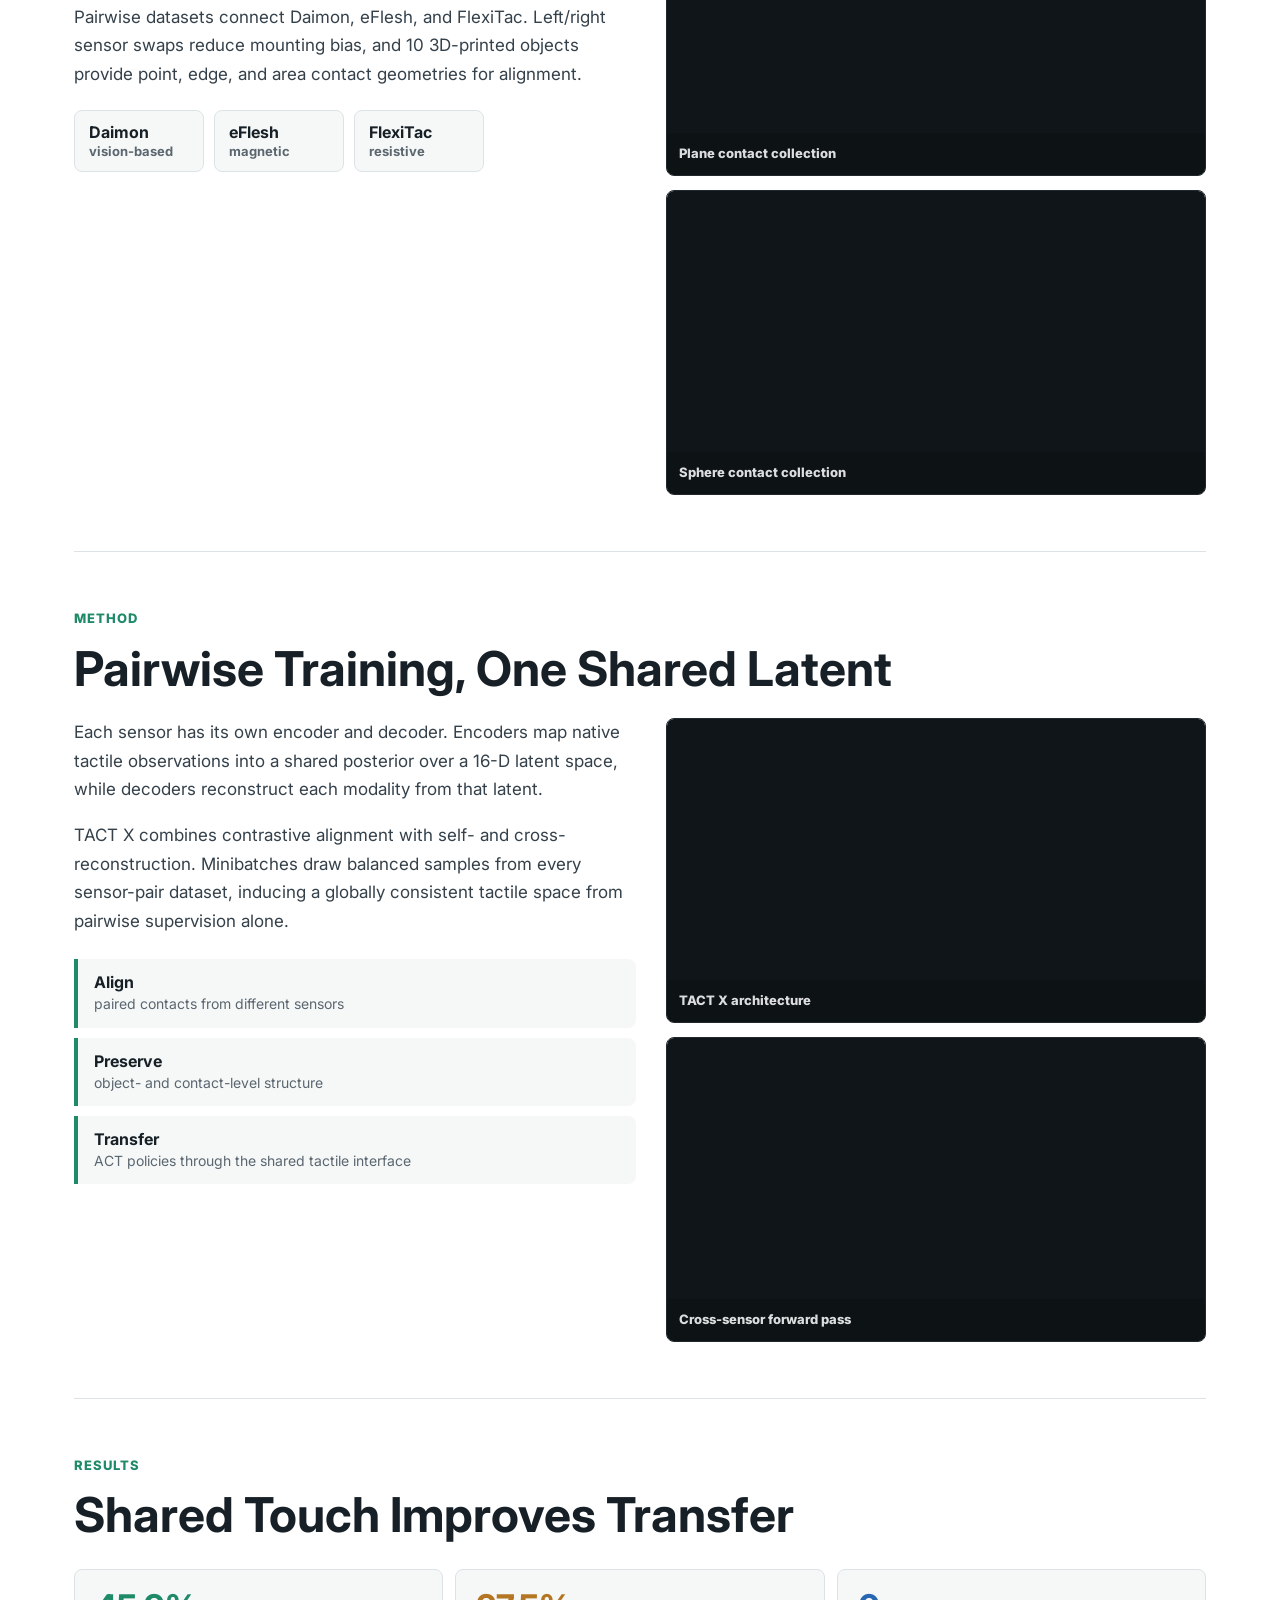
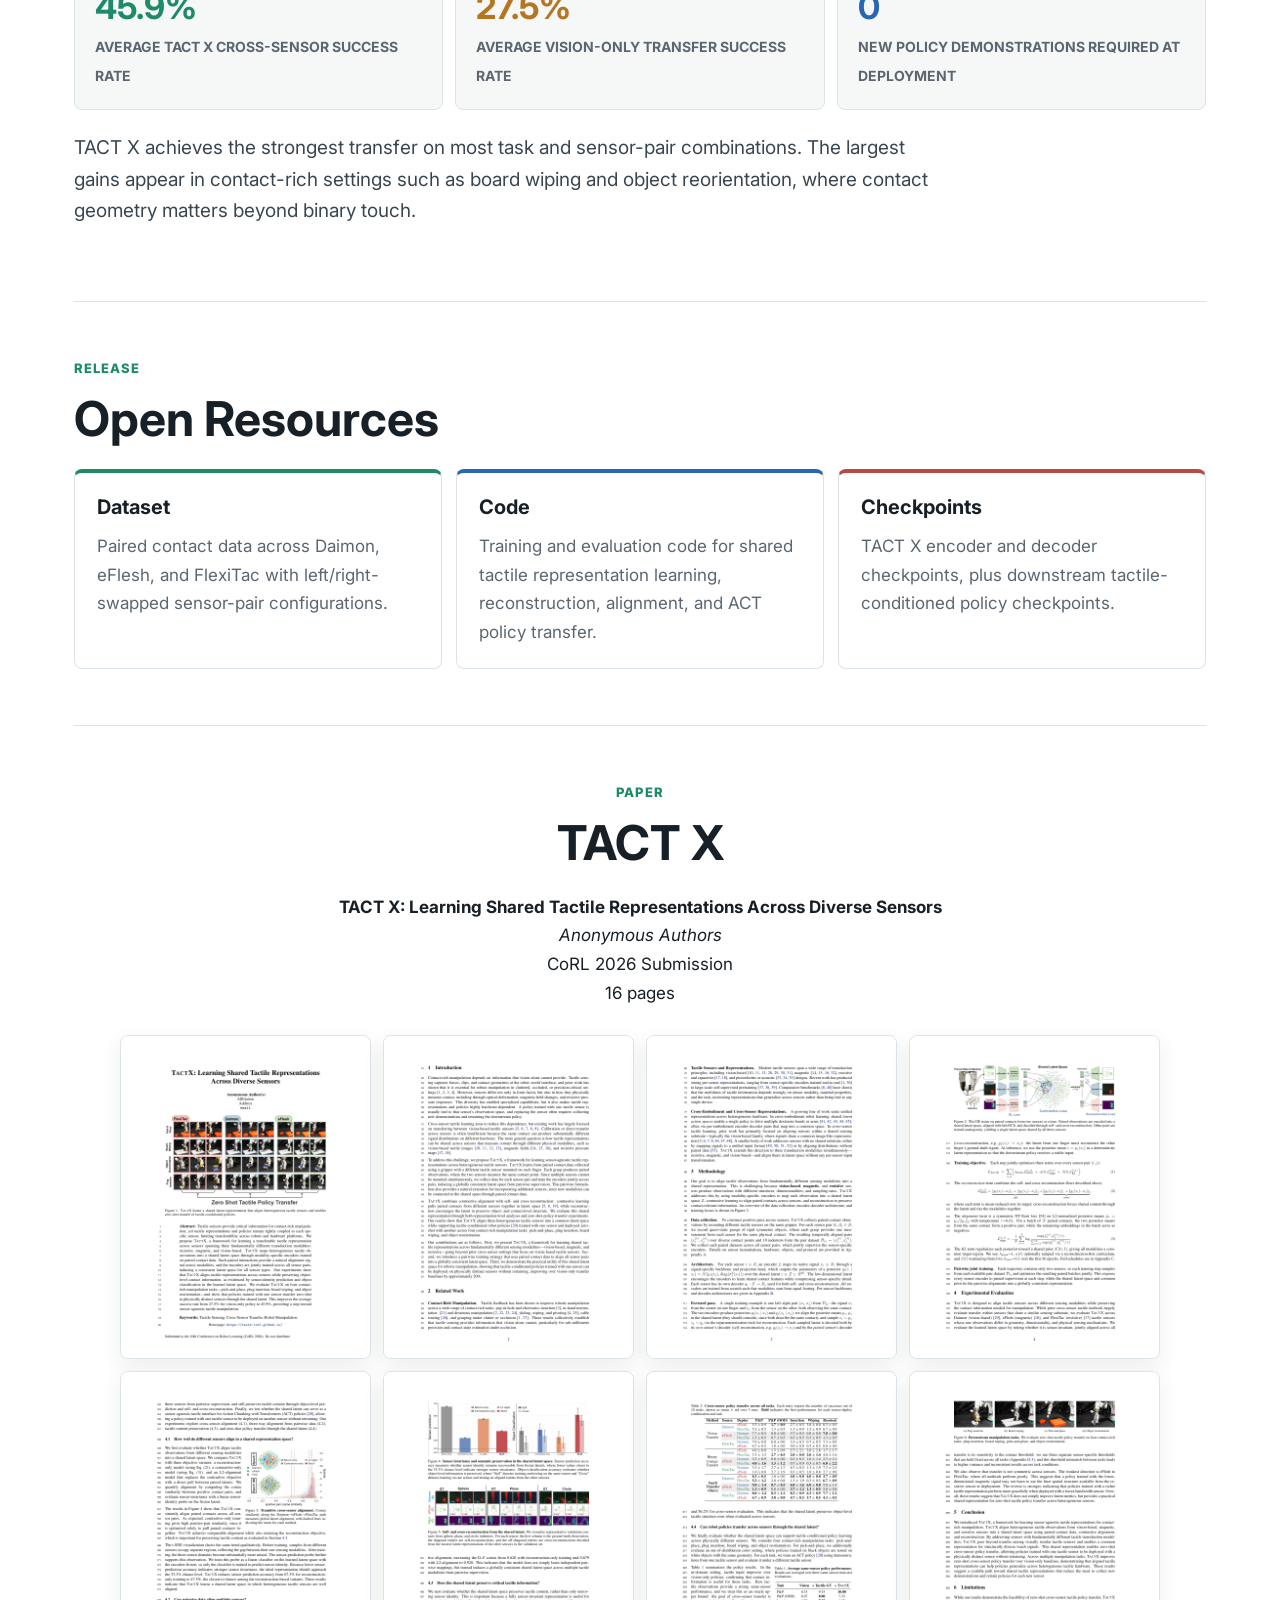
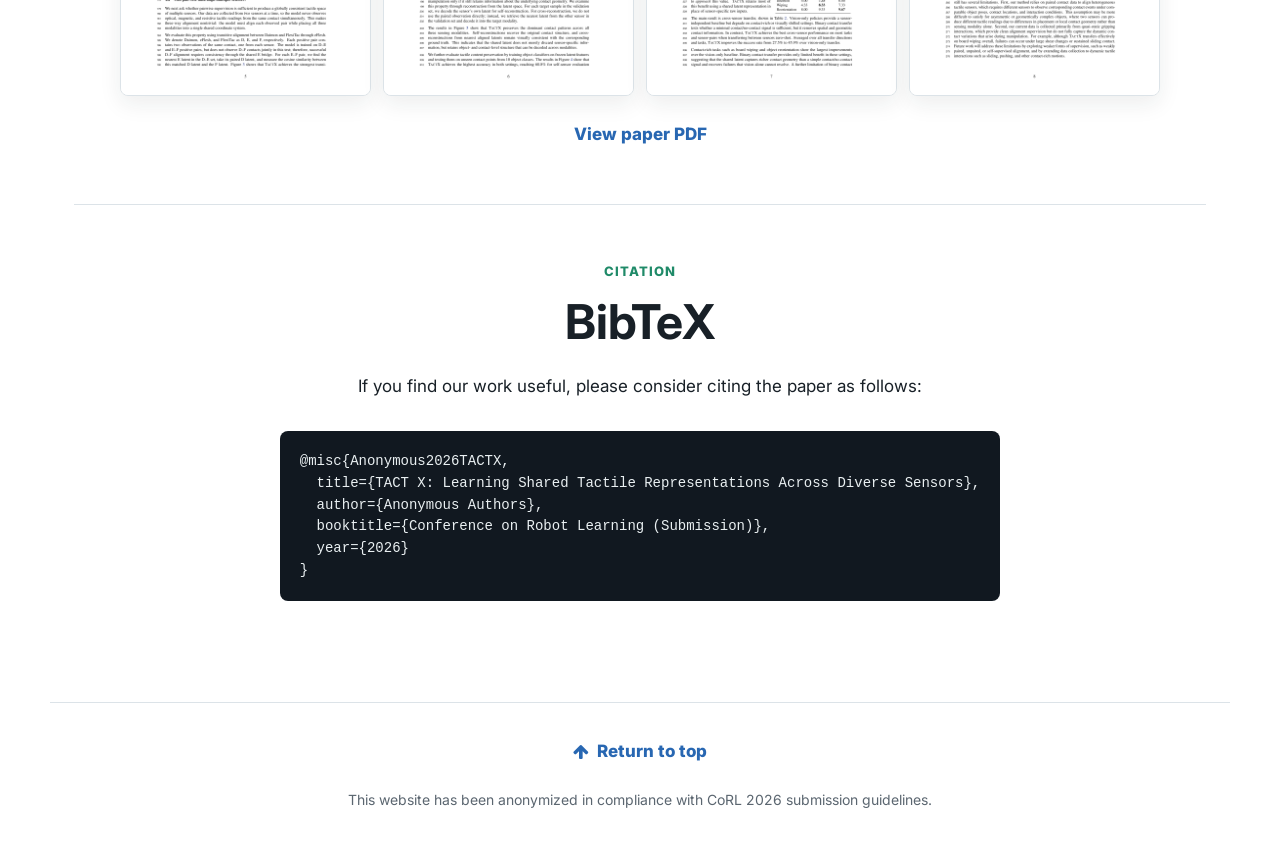
==== commit a20ecbce: "Update TactX project website" ====
--- a/index.html
+++ b/index.html
@@ -10,17 +10,19 @@
 	<link rel="preconnect" href="https://fonts.gstatic.com" crossorigin>
 	<link rel="stylesheet" href="https://fonts.googleapis.com/css2?family=Inter:wght@400;500;600;700;800&display=swap">
 	<link rel="stylesheet" href="https://cdnjs.cloudflare.com/ajax/libs/font-awesome/4.7.0/css/font-awesome.min.css">
-	<link rel="stylesheet" href="style.css?v=1.0">
+	<link rel="stylesheet" href="style.css?v=1.1">
 </head>
 <body>
 	<header class="header" id="top">
 		<nav class="topbar" aria-label="Page navigation">
+			<a href="#demos">Demos</a>
 			<a href="#abstract">Abstract</a>
-			<a href="#data">Data</a>
 			<a href="#method">Method</a>
-			<a href="#release">Release</a>
+			<a href="#results">Results</a>
+			<a href="#paper">Paper</a>
 		</nav>
-		<div class="venue">CoRL 2026 Submission</div>
+
+		<p class="venue">CoRL 2026 Submission</p>
 		<h1>TACT X: Learning Shared Tactile Representations Across Diverse Sensors</h1>
 		<div class="authors">
 			<span>Anonymous Authors</span>
@@ -30,66 +32,75 @@
 			A shared tactile latent aligns vision-based, magnetic, and resistive sensors, enabling tactile-conditioned manipulation policies to transfer zero-shot across physically different hardware.
 		</p>
 		<div class="links">
-			<a class="btn" href="TACTX_Learning%20Shared%20Tactile%20Representations%20Across%20Diverse%20Sensor.pdf"><i class="fa fa-file-pdf-o"></i><span>Paper</span></a>
-			<a class="btn btn-disabled" href="#" aria-disabled="true"><i class="fa fa-link"></i><span>OpenReview</span></a>
-			<a class="btn btn-disabled" href="#" aria-disabled="true"><i class="fa fa-github"></i><span>Code</span></a>
-			<a class="btn btn-disabled" href="#" aria-disabled="true"><i class="fa fa-database"></i><span>Dataset</span></a>
+			<a class="btn" href="TACTX.pdf"><i class="fa fa-file-pdf-o"></i><span>Paper</span></a>
+			<span class="btn btn-disabled" aria-disabled="true"><i class="fa fa-link"></i><span>OpenReview</span></span>
+			<span class="btn btn-disabled" aria-disabled="true"><i class="fa fa-github"></i><span>Code</span></span>
+			<span class="btn btn-disabled" aria-disabled="true"><i class="fa fa-database"></i><span>Dataset</span></span>
 		</div>
-		<div class="hero-figure">
-			<img src="images/hero-tactx.png" alt="TACT X aligns tactile sensors in a shared latent space and supports zero-shot policy transfer.">
+
+		<div class="hero-video">
+			<video autoplay loop muted playsinline preload="metadata">
+				<source src="videos/three_sensor.mov" type="video/quicktime">
+			</video>
+			<div class="hero-label">Daimon, eFlesh, and FlexiTac in one shared tactile space</div>
 		</div>
 	</header>
 
 	<main class="content">
-		<section class="section" id="tasks">
-			<div class="section-heading">
-				<p class="eyebrow">Task Videos</p>
-				<h2>Cross-Sensor Manipulation Tasks</h2>
-			</div>
-			<div class="task-grid">
-				<!-- Replace source with videos/tasks/pick-and-place.mp4 when ready. -->
-				<article class="video-card">
-					<video autoplay loop muted playsinline preload="metadata" poster="images/task-pick-place.png">
-						<source src="videos/tasks/pick-and-place.mp4" type="video/mp4">
+		<section class="section" id="demos">
+			<div class="section-heading">
+				<p class="eyebrow">Robot Demos</p>
+				<h2>Zero-Shot Cross-Sensor Policy Transfer</h2>
+			</div>
+			<div class="demo-grid">
+				<article class="video-card">
+					<video autoplay loop muted playsinline preload="metadata">
+						<source src="videos/zero_shot_pnp.MOV" type="video/quicktime">
 					</video>
 					<div class="video-caption">
 						<span>Pick-and-place</span>
-						<small>video slot</small>
-					</div>
-				</article>
-				<!-- Replace source with videos/tasks/plug-insertion.mp4 when ready. -->
-				<article class="video-card">
-					<video autoplay loop muted playsinline preload="metadata" poster="images/task-plug-insertion.png">
-						<source src="videos/tasks/plug-insertion.mp4" type="video/mp4">
+						<small>zero-shot</small>
+					</div>
+				</article>
+				<article class="video-card">
+					<video autoplay loop muted playsinline preload="metadata">
+						<source src="videos/zero_shot_pnp_ood.MOV" type="video/quicktime">
+					</video>
+					<div class="video-caption">
+						<span>Pick-and-place OOD</span>
+						<small>color shift</small>
+					</div>
+				</article>
+				<article class="video-card">
+					<video autoplay loop muted playsinline preload="metadata">
+						<source src="videos/zero_shot_plug.MOV" type="video/quicktime">
 					</video>
 					<div class="video-caption">
 						<span>Plug insertion</span>
-						<small>video slot</small>
-					</div>
-				</article>
-				<!-- Replace source with videos/tasks/board-wiping.mp4 when ready. -->
-				<article class="video-card">
-					<video autoplay loop muted playsinline preload="metadata" poster="images/task-board-wiping.png">
-						<source src="videos/tasks/board-wiping.mp4" type="video/mp4">
+						<small>contact-rich</small>
+					</div>
+				</article>
+				<article class="video-card">
+					<video autoplay loop muted playsinline preload="metadata">
+						<source src="videos/zero_shot_board.MOV" type="video/quicktime">
 					</video>
 					<div class="video-caption">
 						<span>Board wiping</span>
-						<small>video slot</small>
-					</div>
-				</article>
-				<!-- Replace source with videos/tasks/object-reorientation.mp4 when ready. -->
-				<article class="video-card">
-					<video autoplay loop muted playsinline preload="metadata" poster="images/task-object-reorientation.png">
-						<source src="videos/tasks/object-reorientation.mp4" type="video/mp4">
+						<small>sliding contact</small>
+					</div>
+				</article>
+				<article class="video-card">
+					<video autoplay loop muted playsinline preload="metadata">
+						<source src="videos/zero_shot_object.MOV" type="video/quicktime">
 					</video>
 					<div class="video-caption">
 						<span>Object reorientation</span>
-						<small>video slot</small>
+						<small>tactile control</small>
 					</div>
 				</article>
 			</div>
 			<p class="lead">
-				TACT X is evaluated on contact-rich manipulation tasks where tactile feedback matters: precise placement, insertion under contact, surface wiping, and object reorientation.
+				TACT X is evaluated on four contact-rich manipulation tasks, with an additional out-of-distribution pick-and-place setting that changes object color while preserving geometry.
 			</p>
 		</section>
 
@@ -101,13 +112,13 @@
 				<h2>Sensor-Agnostic Touch</h2>
 			</div>
 			<p class="abstract">
-				Tactile sensors provide critical information for contact-rich manipulation, yet tactile representations and policies remain tightly coupled to each specific sensor, limiting transferability across robots and hardware platforms. We propose TACT X, a framework for learning a transferable tactile representation across sensors spanning three fundamentally different transduction modalities: resistive, magnetic, and vision-based. TACT X maps heterogeneous tactile observations into a shared latent space through modality-specific encoders trained on paired contact data. Such paired interactions provide a natural alignment signal across modalities, and the encoders are jointly trained across all sensor pairs, inducing a three-way-consistent latent space. Our experiments show that TACT X aligns tactile representations across sensors while preserving object-level contact information through sensor prediction and object classification on the learned latent space. We evaluate TACT X on four contact-rich manipulation tasks: pick-and-place, plug insertion, board wiping, and object reorientation. Policies trained with one sensor transfer zero-shot to physically distinct sensors through the shared latent, yielding approximately 20% higher success than vision-only transfer baselines.
+				Tactile sensors provide critical information for contact-rich manipulation, yet tactile representations and policies remain tightly coupled to each specific sensor, limiting transferability across robots and hardware platforms. We propose TACT X, a framework for learning a transferable tactile representation across sensors spanning three fundamentally different transduction modalities: resistive, magnetic, and vision-based. TACT X maps heterogeneous tactile observations into a shared latent space through modality-specific encoders trained on paired contact data. Such paired interactions provide a natural alignment signal across modalities, and the encoders are jointly trained across all sensor pairs, inducing a consistent latent space for all sensor types. Across multiple manipulation tasks, TACT X improves average zero-shot cross-sensor policy success from 27.5% for vision-only transfer to 45.9%.
 			</p>
 			<div class="stats">
 				<div class="stat"><strong>3</strong><span>sensor modalities</span></div>
 				<div class="stat"><strong>16-D</strong><span>shared latent</span></div>
-				<div class="stat"><strong>4</strong><span>robot tasks</span></div>
-				<div class="stat"><strong>&sim;20%</strong><span>transfer gain</span></div>
+				<div class="stat"><strong>45.9%</strong><span>TACT X transfer</span></div>
+				<div class="stat"><strong>+18.4</strong><span>points over vision</span></div>
 			</div>
 		</section>
 
@@ -121,33 +132,31 @@
 			<div class="split">
 				<div>
 					<p>
-						TACT X trains from simultaneous paired contact observations. Two tactile sensors are mounted on opposing fingers of a parallel-jaw gripper and record the same physical contact event through different sensing mechanisms. Pairwise datasets are collected for Daimon, eFlesh, and FlexiTac, with left/right sensor swaps to reduce mounting bias.
-					</p>
-					<p>
-						The pretraining set uses 10 3D-printed objects spanning point, edge, and area contacts. Scripted approach, contact, stable-grasp, release, and withdraw phases produce aligned tactile frames for all sensor pairs.
-					</p>
-					<div class="sensor-grid">
-						<figure>
-							<img src="images/sensor-daimon.png" alt="Daimon vision-based tactile sensor.">
-							<figcaption>Daimon<br><span>vision-based</span></figcaption>
-						</figure>
-						<figure>
-							<img src="images/sensor-eflesh.png" alt="eFlesh magnetic tactile sensor.">
-							<figcaption>eFlesh<br><span>magnetic</span></figcaption>
-						</figure>
-						<figure>
-							<img src="images/sensor-flexitac.png" alt="FlexiTac resistive tactile sensor.">
-							<figcaption>FlexiTac<br><span>resistive</span></figcaption>
-						</figure>
-					</div>
-				</div>
-				<aside class="media-panel">
-					<!-- Replace source with videos/sections/data-collection.mp4 when ready. -->
-					<video autoplay loop muted playsinline preload="metadata" poster="images/pretraining-objects.png">
-						<source src="videos/sections/data-collection.mp4" type="video/mp4">
-					</video>
-					<div class="media-label">Automated data collection video slot</div>
-				</aside>
+						TACT X trains from simultaneous paired contact observations. Two tactile sensors are mounted on opposing fingers of a parallel-jaw gripper and record the same physical contact event through different sensing mechanisms.
+					</p>
+					<p>
+						Pairwise datasets connect Daimon, eFlesh, and FlexiTac. Left/right sensor swaps reduce mounting bias, and 10 3D-printed objects provide point, edge, and area contact geometries for alignment.
+					</p>
+					<div class="sensor-chips" aria-label="Tactile sensors">
+						<span><strong>Daimon</strong> vision-based</span>
+						<span><strong>eFlesh</strong> magnetic</span>
+						<span><strong>FlexiTac</strong> resistive</span>
+					</div>
+				</div>
+				<div class="media-stack">
+					<article class="media-panel">
+						<video autoplay loop muted playsinline preload="metadata">
+							<source src="videos/data_collection_plane.MOV" type="video/quicktime">
+						</video>
+						<div class="media-label">Plane contact collection</div>
+					</article>
+					<article class="media-panel">
+						<video autoplay loop muted playsinline preload="metadata">
+							<source src="videos/data_collection_sphere.MOV" type="video/quicktime">
+						</video>
+						<div class="media-label">Sphere contact collection</div>
+					</article>
+				</div>
 			</div>
 		</section>
 
@@ -161,53 +170,79 @@
 			<div class="split method-split">
 				<div>
 					<p>
-						Each sensor has its own encoder and decoder. Encoders map native tactile observations into a shared posterior over a 16-D latent space; decoders reconstruct each modality from that latent. During training, paired observations are pulled together with an InfoNCE alignment loss while self- and cross-reconstruction preserve contact geometry.
-					</p>
-					<p>
-						Because each trajectory contains only two sensors at a time, minibatches draw balanced samples from every pair-dataset. The result is a globally consistent tactile space induced from pairwise supervision alone.
+						Each sensor has its own encoder and decoder. Encoders map native tactile observations into a shared posterior over a 16-D latent space, while decoders reconstruct each modality from that latent.
+					</p>
+					<p>
+						TACT X combines contrastive alignment with self- and cross-reconstruction. Minibatches draw balanced samples from every sensor-pair dataset, inducing a globally consistent tactile space from pairwise supervision alone.
 					</p>
 					<div class="method-points">
 						<div><strong>Align</strong><span>paired contacts from different sensors</span></div>
-						<div><strong>Preserve</strong><span>contact structure via self- and cross-reconstruction</span></div>
+						<div><strong>Preserve</strong><span>object- and contact-level structure</span></div>
 						<div><strong>Transfer</strong><span>ACT policies through the shared tactile interface</span></div>
 					</div>
 				</div>
-				<aside class="media-panel">
-					<!-- Replace source with videos/sections/tactx-architecture.mp4 when ready. -->
-					<video autoplay loop muted playsinline preload="metadata" poster="images/method-overview.png">
-						<source src="videos/sections/tactx-architecture.mp4" type="video/mp4">
-					</video>
-					<div class="media-label">Architecture animation slot</div>
-				</aside>
-			</div>
-			<figure class="wide-figure">
-				<img src="images/alignment-results.png" alt="TACT X alignment results showing sensor invariance and semantic preservation.">
-				<figcaption>TACT X mixes heterogeneous sensor domains while preserving object-level tactile information for downstream manipulation.</figcaption>
-			</figure>
+				<div class="media-stack">
+					<article class="media-panel">
+						<video autoplay loop muted playsinline preload="metadata">
+							<source src="videos/architecture.MOV" type="video/quicktime">
+						</video>
+						<div class="media-label">TACT X architecture</div>
+					</article>
+					<article class="media-panel">
+						<video autoplay loop muted playsinline preload="metadata">
+							<source src="videos/architecture_forward_pass.MOV" type="video/quicktime">
+						</video>
+						<div class="media-label">Cross-sensor forward pass</div>
+					</article>
+				</div>
+			</div>
+		</section>
+
+		<div class="hr"></div>
+
+		<section class="section" id="results">
+			<div class="section-heading">
+				<p class="eyebrow">Results</p>
+				<h2>Shared Touch Improves Transfer</h2>
+			</div>
+			<div class="result-grid">
+				<article class="result-card">
+					<strong>45.9%</strong>
+					<span>average TACT X cross-sensor success rate</span>
+				</article>
+				<article class="result-card">
+					<strong>27.5%</strong>
+					<span>average vision-only transfer success rate</span>
+				</article>
+				<article class="result-card">
+					<strong>0</strong>
+					<span>new policy demonstrations required at deployment</span>
+				</article>
+			</div>
+			<p class="lead">
+				TACT X achieves the strongest transfer on most task and sensor-pair combinations. The largest gains appear in contact-rich settings such as board wiping and object reorientation, where contact geometry matters beyond binary touch.
+			</p>
 		</section>
 
 		<div class="hr"></div>
 
 		<section class="section" id="release">
 			<div class="section-heading">
-				<p class="eyebrow">Open Release</p>
-				<h2>100% Open</h2>
-			</div>
-			<p class="lead">
-				To support further research on sensor-agnostic tactile learning and cross-sensor manipulation, we release the following:
-			</p>
+				<p class="eyebrow">Release</p>
+				<h2>Open Resources</h2>
+			</div>
 			<div class="cards">
 				<article class="card">
-					<h3>TACT X Dataset</h3>
-					<p>Paired contact data across Daimon, eFlesh, and FlexiTac, collected with 10 objects and left/right-swapped sensor-pair configurations.</p>
+					<h3>Dataset</h3>
+					<p>Paired contact data across Daimon, eFlesh, and FlexiTac with left/right-swapped sensor-pair configurations.</p>
 				</article>
 				<article class="card">
 					<h3>Code</h3>
 					<p>Training and evaluation code for shared tactile representation learning, reconstruction, alignment, and ACT policy transfer.</p>
 				</article>
 				<article class="card">
-					<h3>Model Checkpoints</h3>
-					<p>Pretrained TACT X encoders and decoders, plus checkpoints for tactile-conditioned manipulation experiments.</p>
+					<h3>Checkpoints</h3>
+					<p>TACT X encoder and decoder checkpoints, plus downstream tactile-conditioned policy checkpoints.</p>
 				</article>
 			</div>
 		</section>
@@ -226,14 +261,16 @@
 				16 pages
 			</p>
 			<div class="thumbnails" aria-label="Paper page thumbnails">
-				<a href="TACTX_Learning%20Shared%20Tactile%20Representations%20Across%20Diverse%20Sensor.pdf"><img src="thumbnails/page-01.png" alt="Paper page 1 thumbnail."></a>
-				<a href="TACTX_Learning%20Shared%20Tactile%20Representations%20Across%20Diverse%20Sensor.pdf"><img src="thumbnails/page-02.png" alt="Paper page 2 thumbnail."></a>
-				<a href="TACTX_Learning%20Shared%20Tactile%20Representations%20Across%20Diverse%20Sensor.pdf"><img src="thumbnails/page-03.png" alt="Paper page 3 thumbnail."></a>
-				<a href="TACTX_Learning%20Shared%20Tactile%20Representations%20Across%20Diverse%20Sensor.pdf"><img src="thumbnails/page-04.png" alt="Paper page 4 thumbnail."></a>
-				<a href="TACTX_Learning%20Shared%20Tactile%20Representations%20Across%20Diverse%20Sensor.pdf"><img src="thumbnails/page-05.png" alt="Paper page 5 thumbnail."></a>
-				<a href="TACTX_Learning%20Shared%20Tactile%20Representations%20Across%20Diverse%20Sensor.pdf"><img src="thumbnails/page-06.png" alt="Paper page 6 thumbnail."></a>
-			</div>
-			<a class="text-link" href="TACTX_Learning%20Shared%20Tactile%20Representations%20Across%20Diverse%20Sensor.pdf">View paper PDF</a>
+				<a href="TACTX.pdf"><img src="thumbnails/page-01.png" alt="Paper page 1 thumbnail."></a>
+				<a href="TACTX.pdf"><img src="thumbnails/page-02.png" alt="Paper page 2 thumbnail."></a>
+				<a href="TACTX.pdf"><img src="thumbnails/page-03.png" alt="Paper page 3 thumbnail."></a>
+				<a href="TACTX.pdf"><img src="thumbnails/page-04.png" alt="Paper page 4 thumbnail."></a>
+				<a href="TACTX.pdf"><img src="thumbnails/page-05.png" alt="Paper page 5 thumbnail."></a>
+				<a href="TACTX.pdf"><img src="thumbnails/page-06.png" alt="Paper page 6 thumbnail."></a>
+				<a href="TACTX.pdf"><img src="thumbnails/page-07.png" alt="Paper page 7 thumbnail."></a>
+				<a href="TACTX.pdf"><img src="thumbnails/page-08.png" alt="Paper page 8 thumbnail."></a>
+			</div>
+			<a class="text-link" href="TACTX.pdf">View paper PDF</a>
 		</section>
 
 		<div class="hr"></div>
--- a/style.css
+++ b/style.css
@@ -44,9 +44,9 @@
 }
 
 .header {
-	max-width: 1160px;
+	max-width: 1180px;
 	margin: 0 auto;
-	padding: 28px 24px 44px;
+	padding: 28px 24px 46px;
 	text-align: center;
 }
 
@@ -85,7 +85,7 @@
 }
 
 h1 {
-	font-size: clamp(42px, 6vw, 78px);
+	font-size: clamp(42px, 6vw, 76px);
 	letter-spacing: 0;
 	line-height: 0.98;
 	margin: 14px auto 24px;
@@ -161,26 +161,46 @@
 	border-color: #d6dde2;
 	color: #7b858c;
 	cursor: default;
-	pointer-events: none;
-}
-
-.hero-figure {
-	background: #f7faf9;
-	border: 1px solid var(--line);
+}
+
+.hero-video {
+	background: #0e1215;
+	border: 1px solid #20282d;
 	border-radius: 8px;
 	box-shadow: var(--shadow);
 	margin: 0 auto;
 	overflow: hidden;
-}
-
-.hero-figure img {
-	margin: 0 auto;
+	position: relative;
+}
+
+.hero-video video {
+	aspect-ratio: 16 / 9;
+	background: #101519;
+	object-fit: cover;
 	width: 100%;
+}
+
+.hero-label,
+.video-caption,
+.media-label {
+	background: rgba(14, 18, 21, 0.92);
+	color: #fff;
+	position: absolute;
+}
+
+.hero-label {
+	bottom: 0;
+	font-size: 15px;
+	font-weight: 800;
+	left: 0;
+	padding: 12px 16px;
+	right: 0;
+	text-align: left;
 }
 
 .content {
 	margin: 0 auto;
-	max-width: 1160px;
+	max-width: 1180px;
 	padding: 0 24px 36px;
 }
 
@@ -199,10 +219,10 @@
 	text-align: center;
 }
 
-.task-grid {
+.demo-grid {
 	display: grid;
 	gap: 14px;
-	grid-template-columns: repeat(4, minmax(0, 1fr));
+	grid-template-columns: repeat(6, minmax(0, 1fr));
 	margin-bottom: 22px;
 }
 
@@ -215,8 +235,17 @@
 	position: relative;
 }
 
+.video-card {
+	grid-column: span 2;
+}
+
+.video-card:nth-child(1),
+.video-card:nth-child(2) {
+	grid-column: span 3;
+}
+
 .video-card video {
-	aspect-ratio: 4 / 3;
+	aspect-ratio: 16 / 9;
 	background: #101519;
 	object-fit: cover;
 	width: 100%;
@@ -224,15 +253,12 @@
 
 .video-caption {
 	align-items: center;
-	background: rgba(14, 18, 21, 0.92);
 	bottom: 0;
-	color: #fff;
 	display: flex;
 	gap: 10px;
 	justify-content: space-between;
 	left: 0;
 	padding: 10px 12px;
-	position: absolute;
 	right: 0;
 }
 
@@ -268,21 +294,27 @@
 	max-width: 1020px;
 }
 
+.stats,
+.result-grid {
+	display: grid;
+	gap: 12px;
+	margin-top: 28px;
+}
+
 .stats {
-	display: grid;
-	gap: 12px;
 	grid-template-columns: repeat(4, minmax(0, 1fr));
-	margin-top: 28px;
-}
-
-.stat {
+}
+
+.stat,
+.result-card {
 	background: var(--soft);
 	border: 1px solid var(--line);
 	border-radius: 8px;
 	padding: 20px;
 }
 
-.stat strong {
+.stat strong,
+.result-card strong {
 	color: var(--green);
 	display: block;
 	font-size: 34px;
@@ -291,7 +323,8 @@
 	margin-bottom: 8px;
 }
 
-.stat span {
+.stat span,
+.result-card span {
 	color: var(--muted);
 	font-size: 14px;
 	font-weight: 700;
@@ -315,58 +348,52 @@
 	color: #34404a;
 }
 
-.sensor-grid {
-	display: grid;
-	gap: 12px;
-	grid-template-columns: repeat(3, minmax(0, 1fr));
+.sensor-chips {
+	display: flex;
+	flex-wrap: wrap;
+	gap: 10px;
 	margin-top: 22px;
 }
 
-.sensor-grid figure {
+.sensor-chips span {
 	background: var(--soft);
 	border: 1px solid var(--line);
 	border-radius: 8px;
-	margin: 0;
-	overflow: hidden;
-}
-
-.sensor-grid img {
-	aspect-ratio: 1 / 1;
+	color: var(--muted);
+	display: inline-flex;
+	flex-direction: column;
+	font-size: 13px;
+	font-weight: 700;
+	line-height: 1.25;
+	min-width: 130px;
+	padding: 12px 14px;
+}
+
+.sensor-chips strong {
+	color: var(--ink);
+	font-size: 16px;
+	line-height: 1.2;
+}
+
+.media-stack {
+	display: grid;
+	gap: 14px;
+}
+
+.media-panel video {
+	aspect-ratio: 16 / 9;
 	background: #101519;
 	object-fit: cover;
 	width: 100%;
 }
 
-.sensor-grid figcaption {
-	font-size: 14px;
-	font-weight: 800;
-	line-height: 1.25;
-	padding: 10px;
-	text-align: center;
-}
-
-.sensor-grid span {
-	color: var(--muted);
-	font-size: 12px;
-	font-weight: 700;
-}
-
-.media-panel video {
-	aspect-ratio: 16 / 10;
-	background: #101519;
-	object-fit: contain;
-	width: 100%;
-}
-
 .media-label {
-	background: rgba(14, 18, 21, 0.94);
 	bottom: 0;
-	color: rgba(255, 255, 255, 0.84);
+	color: rgba(255, 255, 255, 0.86);
 	font-size: 13px;
 	font-weight: 800;
 	left: 0;
 	padding: 10px 12px;
-	position: absolute;
 	right: 0;
 	text-align: left;
 }
@@ -378,8 +405,8 @@
 }
 
 .method-points div {
+	background: var(--soft);
 	border-left: 4px solid var(--green);
-	background: var(--soft);
 	border-radius: 0 8px 8px 0;
 	padding: 13px 16px;
 }
@@ -398,25 +425,17 @@
 	margin-top: 2px;
 }
 
-.wide-figure {
-	background: var(--soft);
-	border: 1px solid var(--line);
-	border-radius: 8px;
-	margin: 34px 0 0;
-	overflow: hidden;
-}
-
-.wide-figure img {
-	background: #fff;
-	width: 100%;
-}
-
-.wide-figure figcaption {
-	color: var(--muted);
-	font-size: 14px;
-	font-weight: 600;
-	line-height: 1.5;
-	padding: 14px 18px;
+.result-grid {
+	grid-template-columns: repeat(3, minmax(0, 1fr));
+	margin-bottom: 22px;
+}
+
+.result-card:nth-child(2) strong {
+	color: var(--amber);
+}
+
+.result-card:nth-child(3) strong {
+	color: var(--blue);
 }
 
 .cards {
@@ -468,9 +487,9 @@
 .thumbnails {
 	display: grid;
 	gap: 12px;
-	grid-template-columns: repeat(6, minmax(0, 1fr));
+	grid-template-columns: repeat(4, minmax(0, 1fr));
 	margin: 28px auto 24px;
-	max-width: 980px;
+	max-width: 1040px;
 }
 
 .thumbnails a {
@@ -509,7 +528,7 @@
 	border-top: 1px solid var(--line);
 	color: var(--muted);
 	margin: 0 auto;
-	max-width: 1160px;
+	max-width: 1180px;
 	padding: 34px 24px 54px;
 	text-align: center;
 }
@@ -528,14 +547,24 @@
 }
 
 @media (max-width: 980px) {
-	.task-grid,
 	.stats,
-	.cards {
+	.cards,
+	.result-grid {
 		grid-template-columns: repeat(2, minmax(0, 1fr));
 	}
 
 	.split {
 		grid-template-columns: 1fr;
+	}
+
+	.demo-grid {
+		grid-template-columns: repeat(2, minmax(0, 1fr));
+	}
+
+	.video-card,
+	.video-card:nth-child(1),
+	.video-card:nth-child(2) {
+		grid-column: span 1;
 	}
 
 	.thumbnails {
@@ -572,10 +601,10 @@
 		font-size: 18px;
 	}
 
-	.task-grid,
+	.demo-grid,
 	.stats,
 	.cards,
-	.sensor-grid {
+	.result-grid {
 		grid-template-columns: 1fr;
 	}
 
@@ -585,8 +614,9 @@
 		gap: 6px;
 	}
 
-	.media-panel video {
-		aspect-ratio: 4 / 3;
+	.hero-label {
+		font-size: 13px;
+		padding: 10px 12px;
 	}
 
 	.thumbnails {
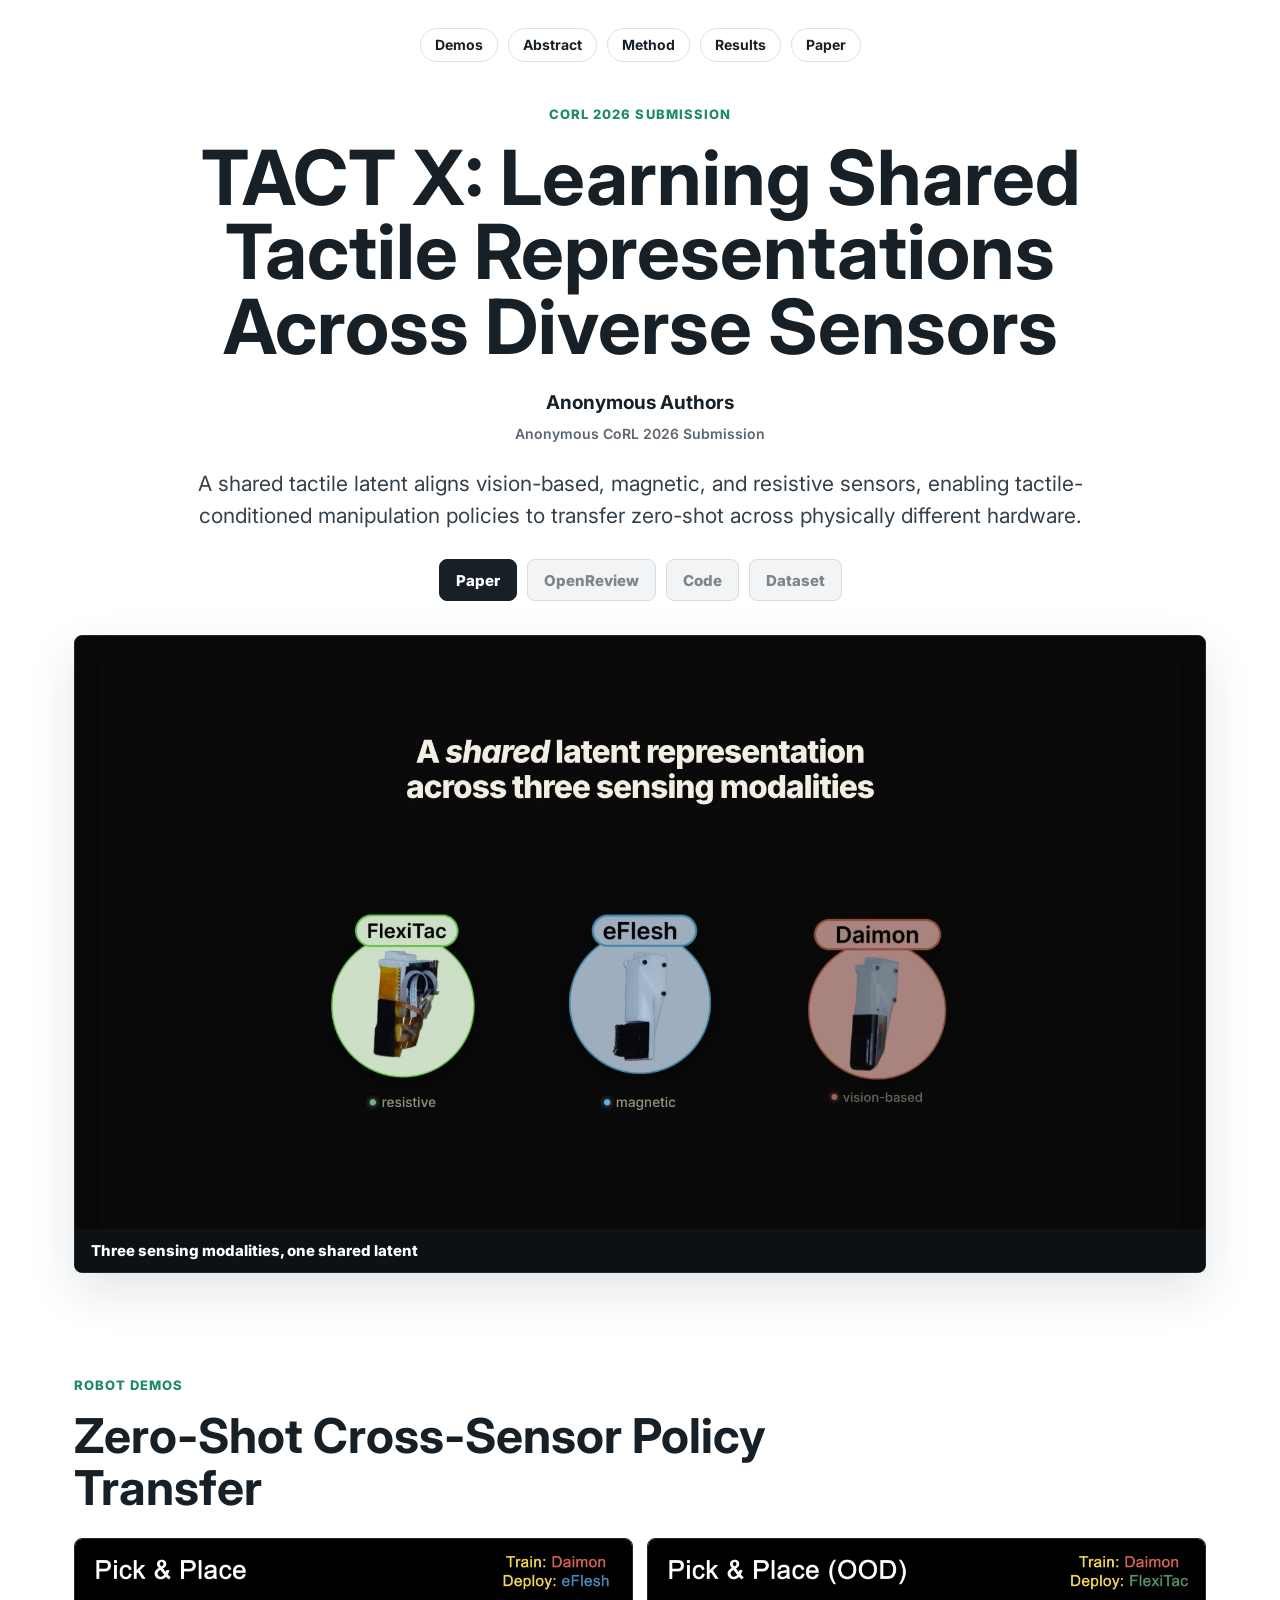
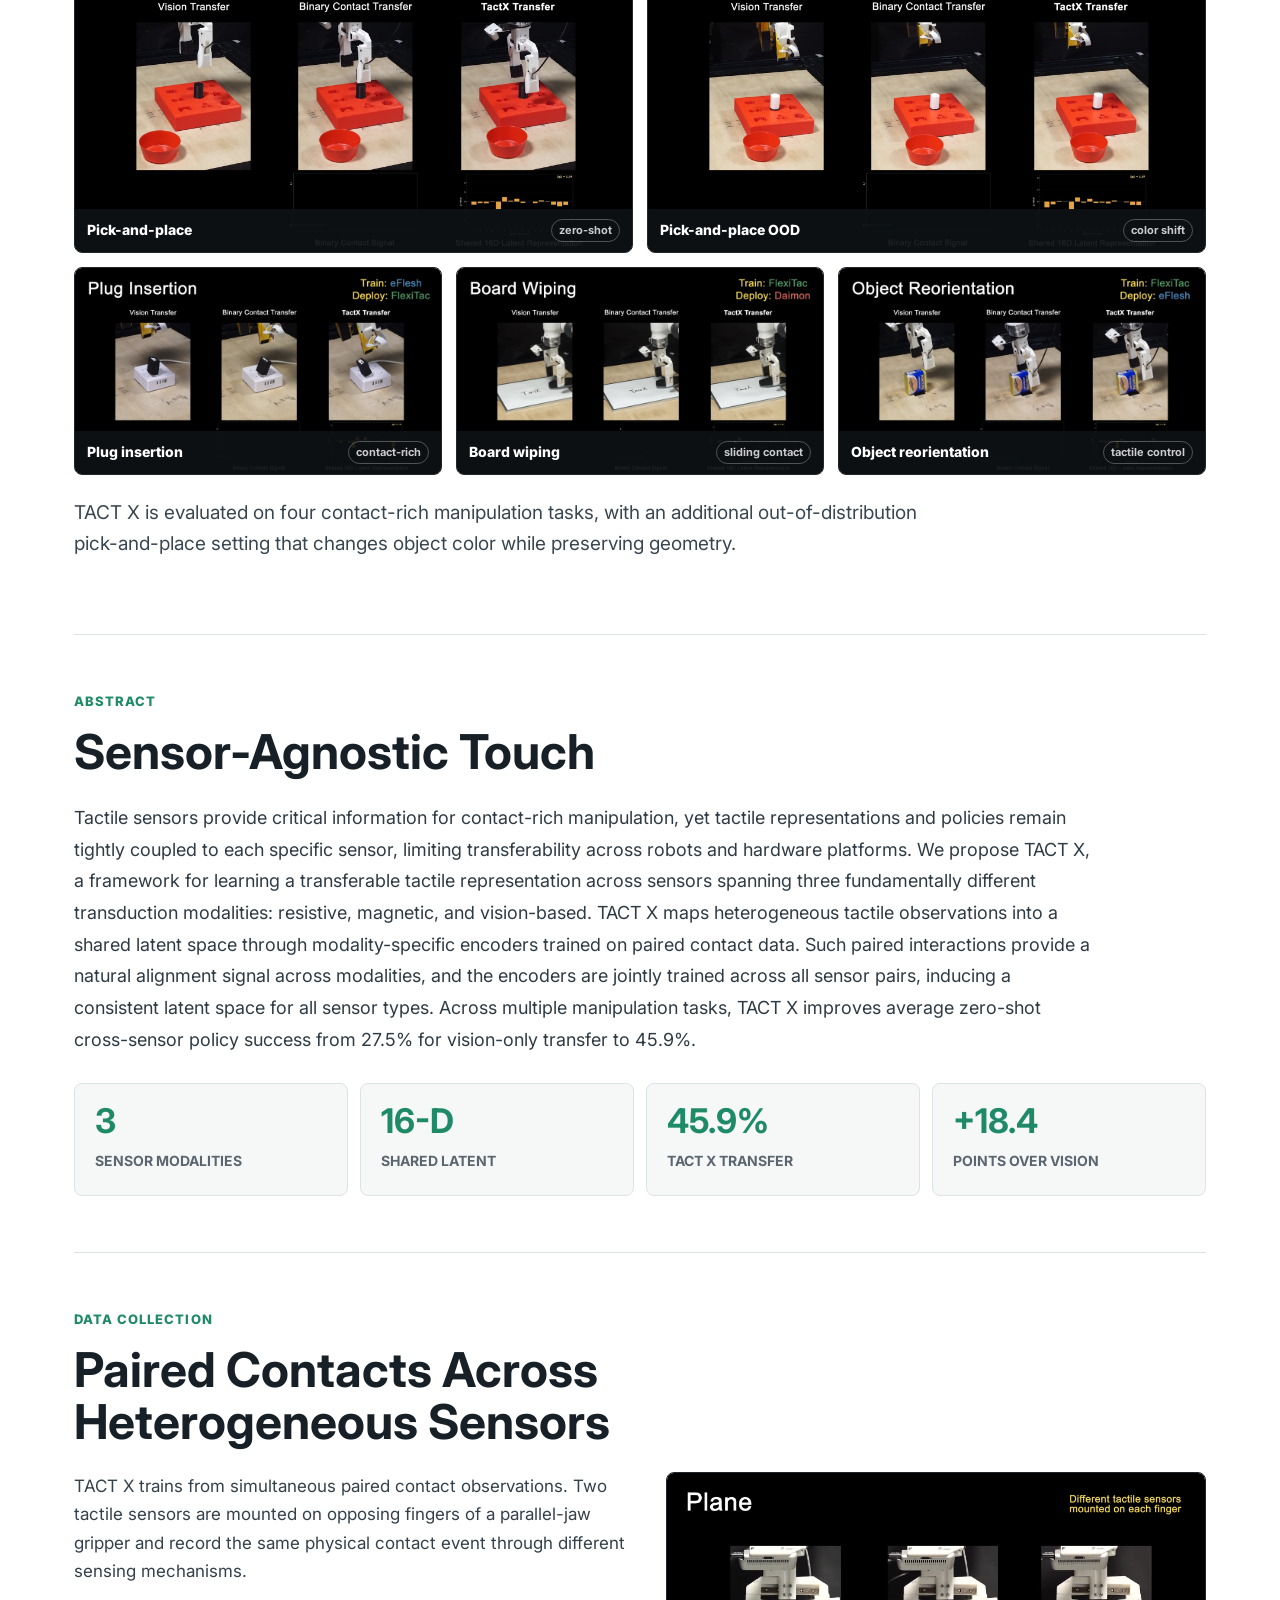
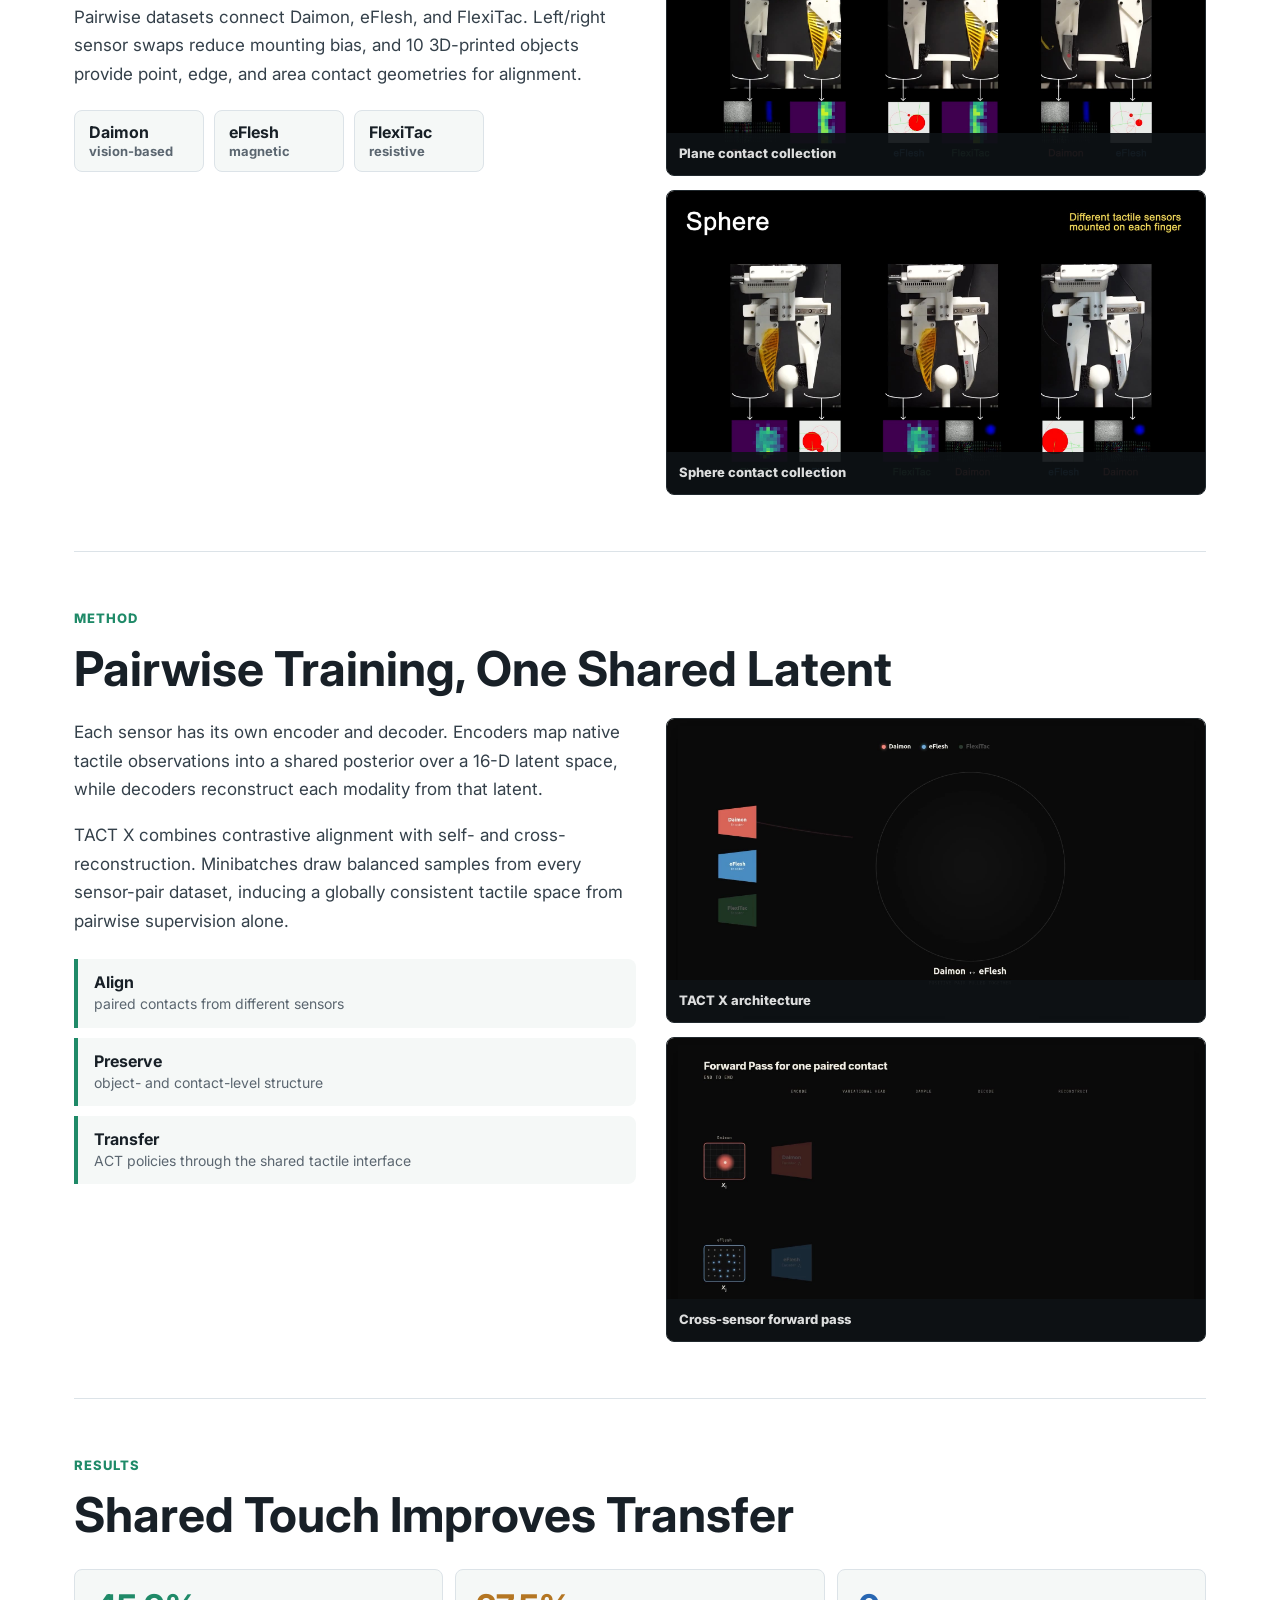
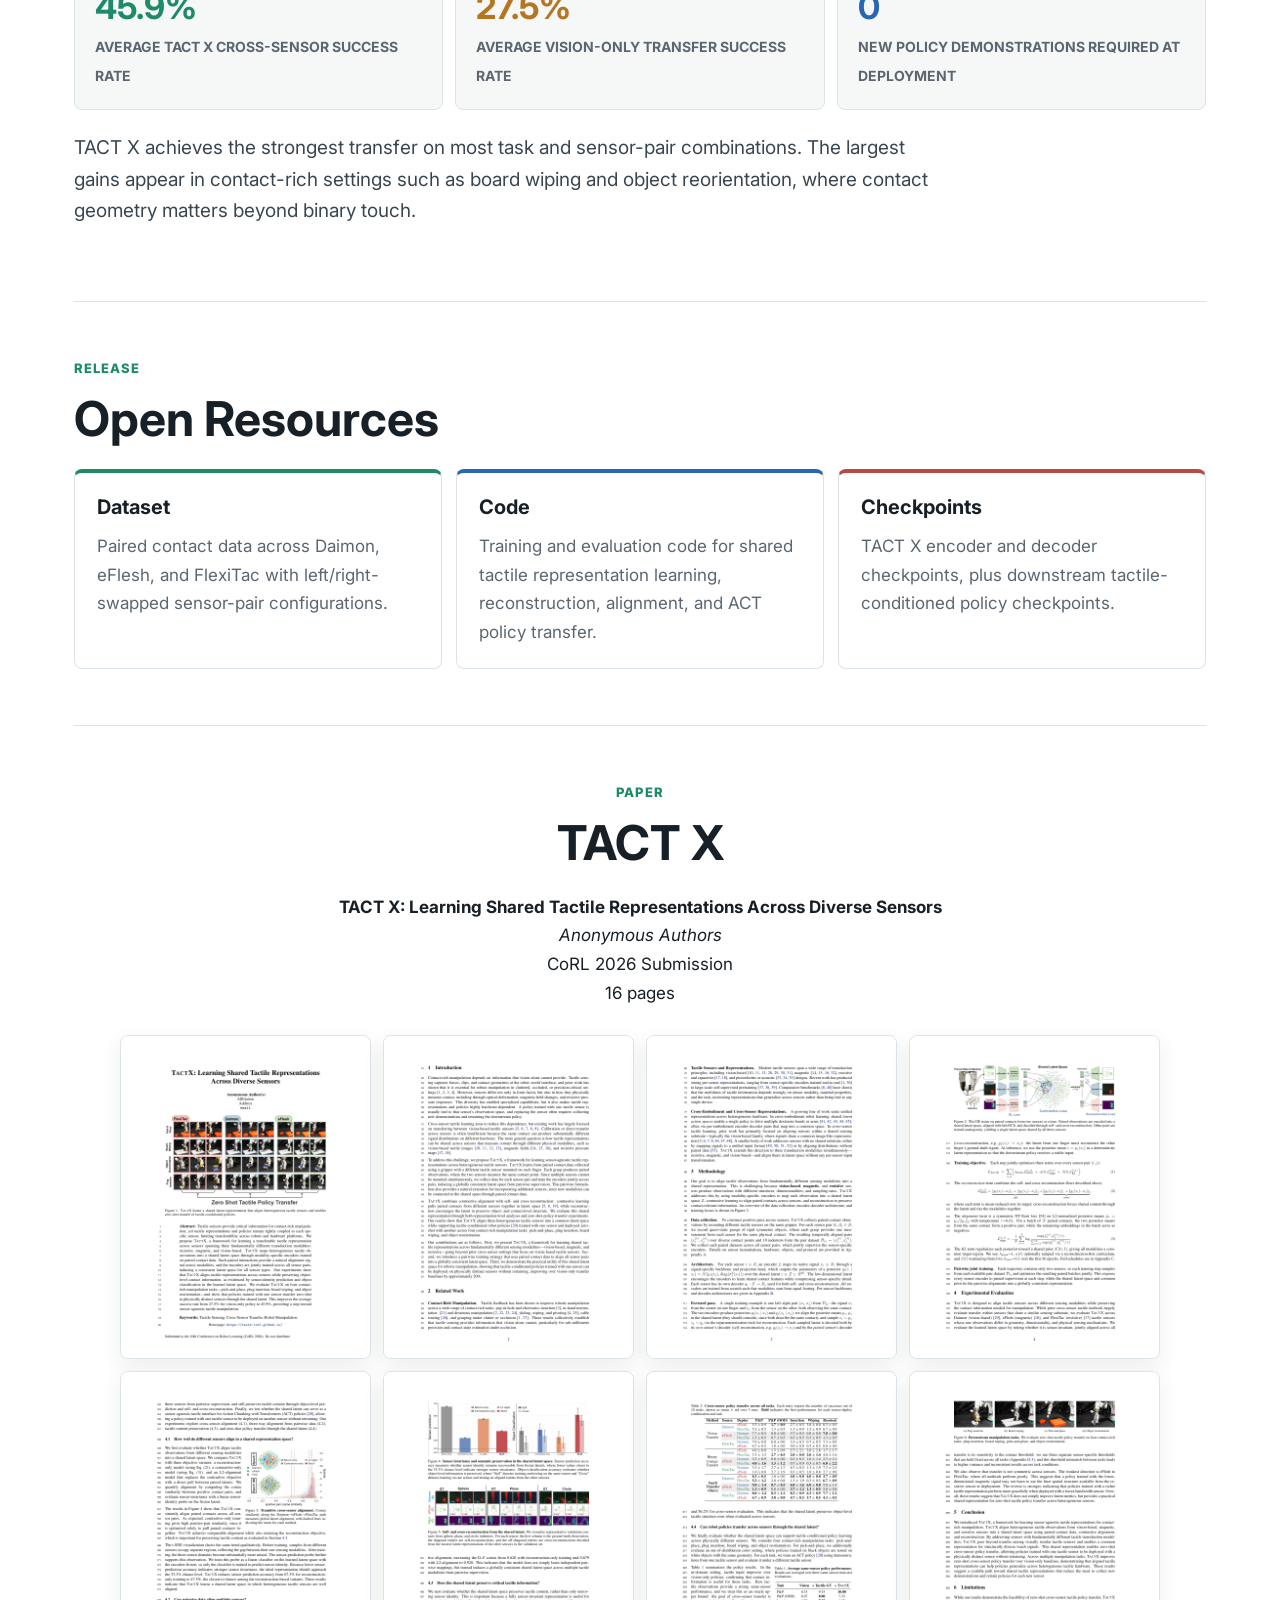
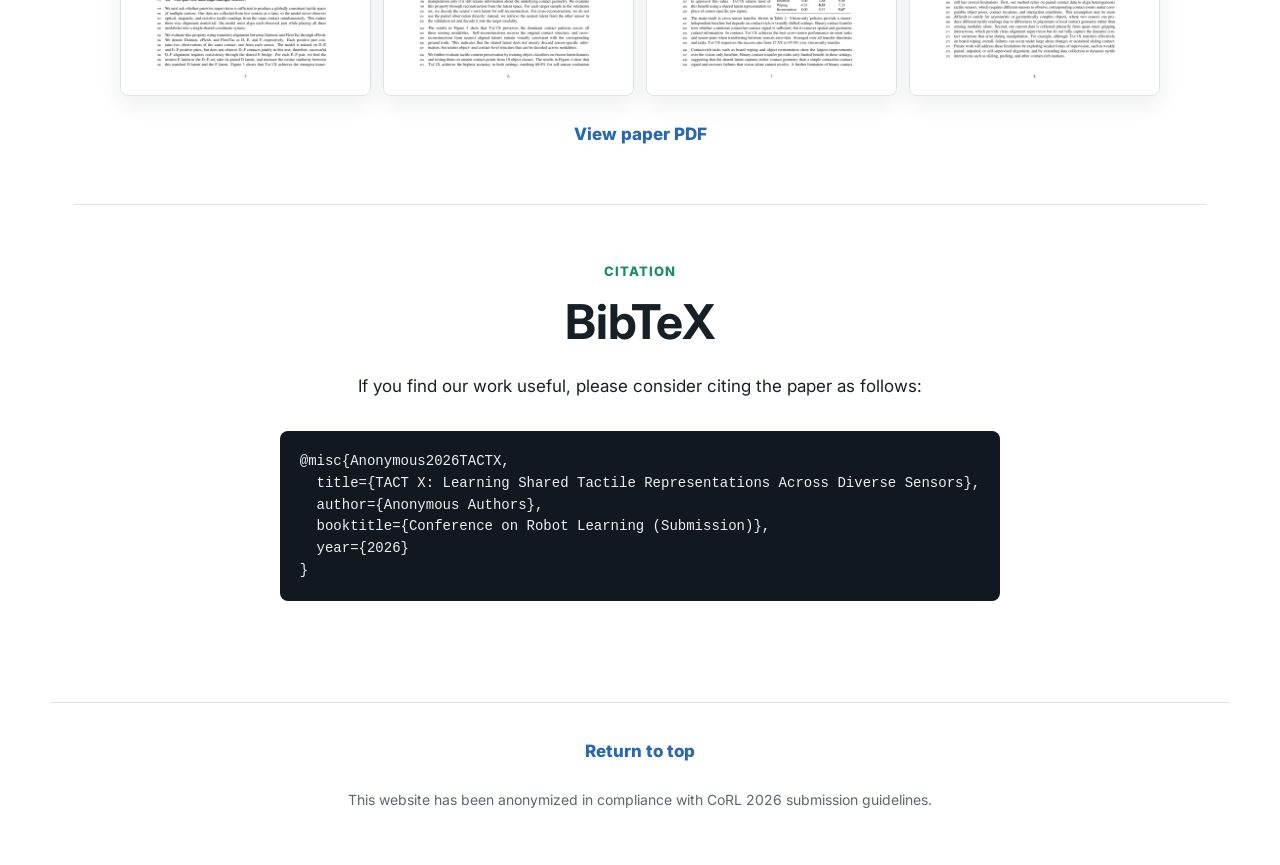
==== commit 692eb165: "Update TactX project website" ====
--- a/index.html
+++ b/index.html
@@ -9,7 +9,6 @@
 	<link rel="preconnect" href="https://fonts.googleapis.com">
 	<link rel="preconnect" href="https://fonts.gstatic.com" crossorigin>
 	<link rel="stylesheet" href="https://fonts.googleapis.com/css2?family=Inter:wght@400;500;600;700;800&display=swap">
-	<link rel="stylesheet" href="https://cdnjs.cloudflare.com/ajax/libs/font-awesome/4.7.0/css/font-awesome.min.css">
 	<link rel="stylesheet" href="style.css?v=1.1">
 </head>
 <body>
@@ -32,17 +31,17 @@
 			A shared tactile latent aligns vision-based, magnetic, and resistive sensors, enabling tactile-conditioned manipulation policies to transfer zero-shot across physically different hardware.
 		</p>
 		<div class="links">
-			<a class="btn" href="TACTX.pdf"><i class="fa fa-file-pdf-o"></i><span>Paper</span></a>
-			<span class="btn btn-disabled" aria-disabled="true"><i class="fa fa-link"></i><span>OpenReview</span></span>
-			<span class="btn btn-disabled" aria-disabled="true"><i class="fa fa-github"></i><span>Code</span></span>
-			<span class="btn btn-disabled" aria-disabled="true"><i class="fa fa-database"></i><span>Dataset</span></span>
+			<a class="btn" href="TACTX.pdf"><span>Paper</span></a>
+			<span class="btn btn-disabled" aria-disabled="true"><span>OpenReview</span></span>
+			<span class="btn btn-disabled" aria-disabled="true"><span>Code</span></span>
+			<span class="btn btn-disabled" aria-disabled="true"><span>Dataset</span></span>
 		</div>
 
 		<div class="hero-video">
-			<video autoplay loop muted playsinline preload="metadata">
+			<video autoplay loop muted playsinline preload="metadata" poster="video-posters/three_sensor.jpg">
 				<source src="videos/three_sensor.mov" type="video/quicktime">
 			</video>
-			<div class="hero-label">Daimon, eFlesh, and FlexiTac in one shared tactile space</div>
+			<div class="hero-label">Three sensing modalities, one shared latent</div>
 		</div>
 	</header>
 
@@ -54,7 +53,7 @@
 			</div>
 			<div class="demo-grid">
 				<article class="video-card">
-					<video autoplay loop muted playsinline preload="metadata">
+					<video autoplay loop muted playsinline preload="metadata" poster="video-posters/zero_shot_pnp.jpg">
 						<source src="videos/zero_shot_pnp.MOV" type="video/quicktime">
 					</video>
 					<div class="video-caption">
@@ -63,7 +62,7 @@
 					</div>
 				</article>
 				<article class="video-card">
-					<video autoplay loop muted playsinline preload="metadata">
+					<video autoplay loop muted playsinline preload="metadata" poster="video-posters/zero_shot_pnp_ood.jpg">
 						<source src="videos/zero_shot_pnp_ood.MOV" type="video/quicktime">
 					</video>
 					<div class="video-caption">
@@ -72,7 +71,7 @@
 					</div>
 				</article>
 				<article class="video-card">
-					<video autoplay loop muted playsinline preload="metadata">
+					<video autoplay loop muted playsinline preload="metadata" poster="video-posters/zero_shot_plug.jpg">
 						<source src="videos/zero_shot_plug.MOV" type="video/quicktime">
 					</video>
 					<div class="video-caption">
@@ -81,7 +80,7 @@
 					</div>
 				</article>
 				<article class="video-card">
-					<video autoplay loop muted playsinline preload="metadata">
+					<video autoplay loop muted playsinline preload="metadata" poster="video-posters/zero_shot_board.jpg">
 						<source src="videos/zero_shot_board.MOV" type="video/quicktime">
 					</video>
 					<div class="video-caption">
@@ -90,7 +89,7 @@
 					</div>
 				</article>
 				<article class="video-card">
-					<video autoplay loop muted playsinline preload="metadata">
+					<video autoplay loop muted playsinline preload="metadata" poster="video-posters/zero_shot_object.jpg">
 						<source src="videos/zero_shot_object.MOV" type="video/quicktime">
 					</video>
 					<div class="video-caption">
@@ -145,13 +144,13 @@
 				</div>
 				<div class="media-stack">
 					<article class="media-panel">
-						<video autoplay loop muted playsinline preload="metadata">
+						<video autoplay loop muted playsinline preload="metadata" poster="video-posters/data_collection_plane.jpg">
 							<source src="videos/data_collection_plane.MOV" type="video/quicktime">
 						</video>
 						<div class="media-label">Plane contact collection</div>
 					</article>
 					<article class="media-panel">
-						<video autoplay loop muted playsinline preload="metadata">
+						<video autoplay loop muted playsinline preload="metadata" poster="video-posters/data_collection_sphere.jpg">
 							<source src="videos/data_collection_sphere.MOV" type="video/quicktime">
 						</video>
 						<div class="media-label">Sphere contact collection</div>
@@ -183,13 +182,13 @@
 				</div>
 				<div class="media-stack">
 					<article class="media-panel">
-						<video autoplay loop muted playsinline preload="metadata">
+						<video autoplay loop muted playsinline preload="metadata" poster="video-posters/architecture.jpg">
 							<source src="videos/architecture.MOV" type="video/quicktime">
 						</video>
 						<div class="media-label">TACT X architecture</div>
 					</article>
 					<article class="media-panel">
-						<video autoplay loop muted playsinline preload="metadata">
+						<video autoplay loop muted playsinline preload="metadata" poster="video-posters/architecture_forward_pass.jpg">
 							<source src="videos/architecture_forward_pass.MOV" type="video/quicktime">
 						</video>
 						<div class="media-label">Cross-sensor forward pass</div>
@@ -291,7 +290,7 @@
 	</main>
 
 	<footer>
-		<a href="#top"><i class="fa fa-arrow-up"></i><span>Return to top</span></a>
+		<a href="#top"><span>Return to top</span></a>
 		<p>This website has been anonymized in compliance with CoRL 2026 submission guidelines.</p>
 	</footer>
 </body>
--- a/style.css
+++ b/style.css
@@ -193,6 +193,7 @@
 	font-size: 15px;
 	font-weight: 800;
 	left: 0;
+	line-height: 1.3;
 	padding: 12px 16px;
 	right: 0;
 	text-align: left;
@@ -594,7 +595,8 @@
 	}
 
 	h1 {
-		font-size: 40px;
+		font-size: 34px;
+		overflow-wrap: break-word;
 	}
 
 	.subtitle {
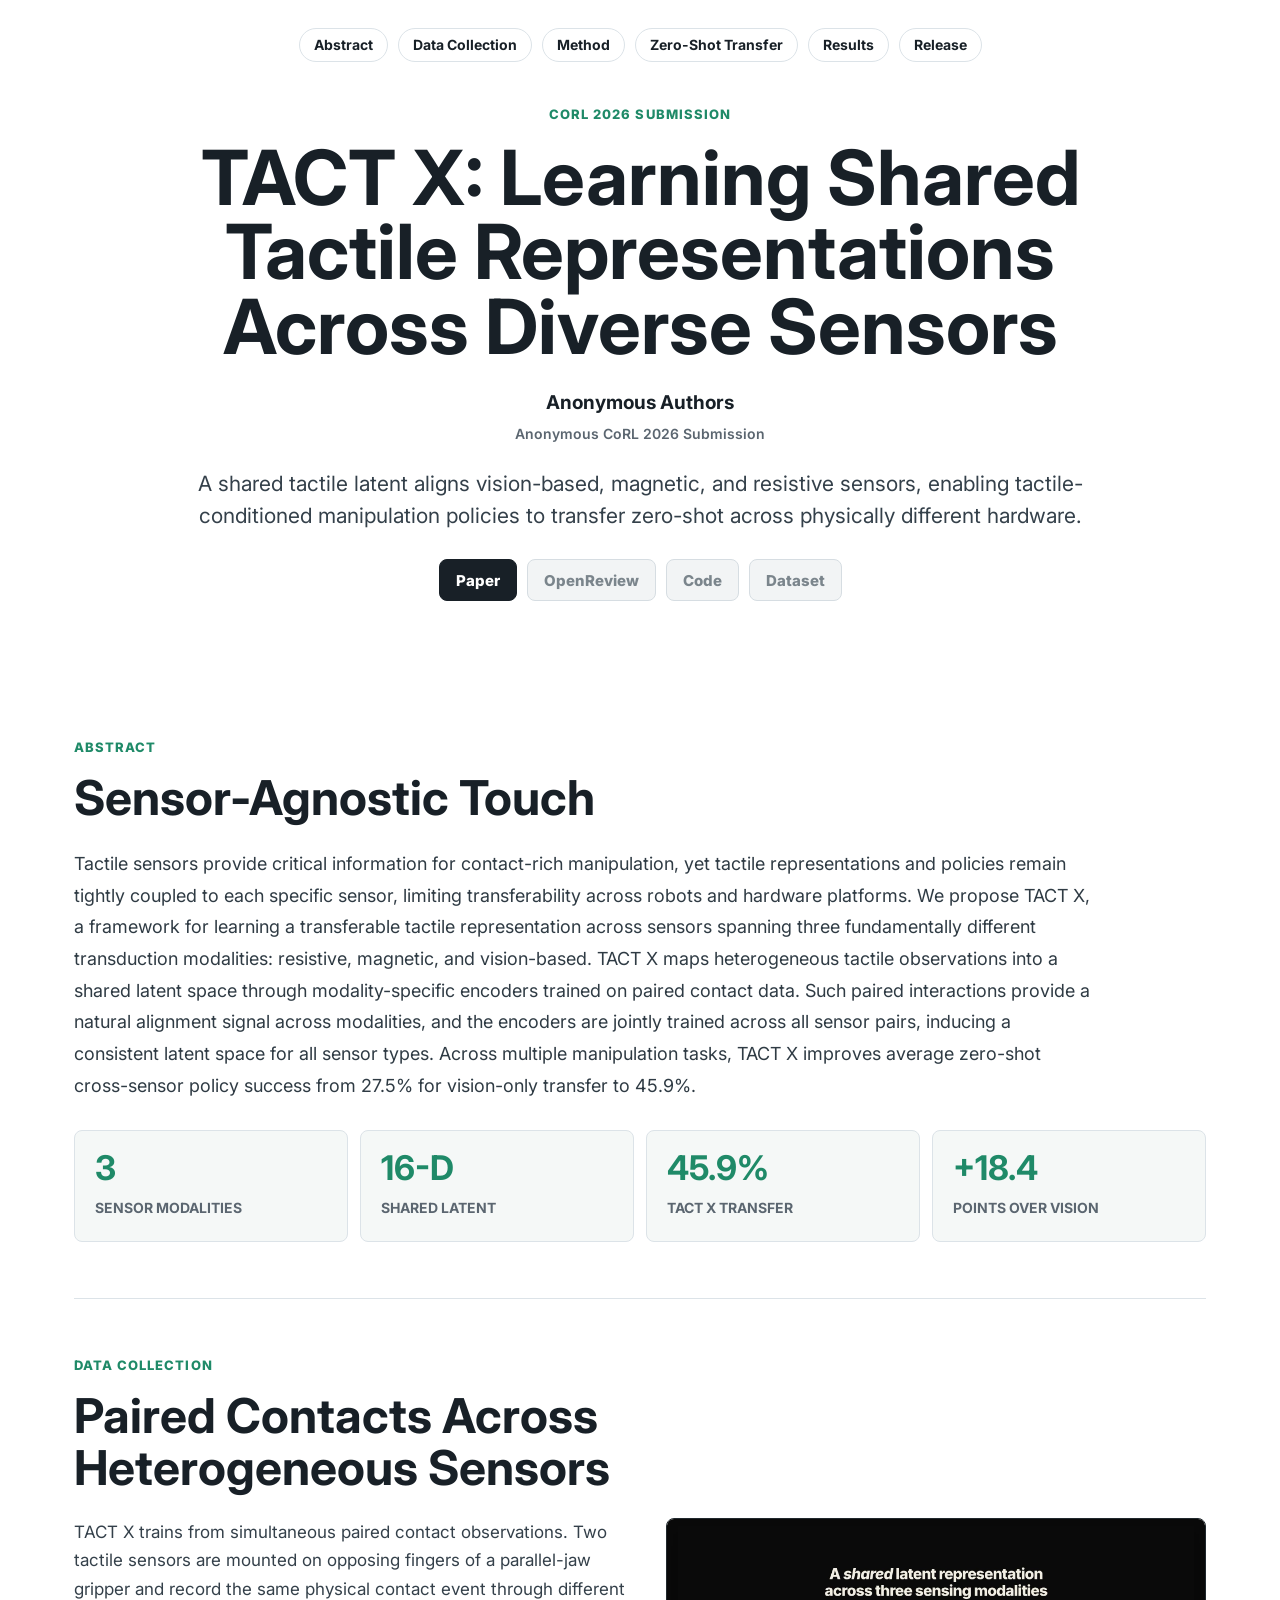
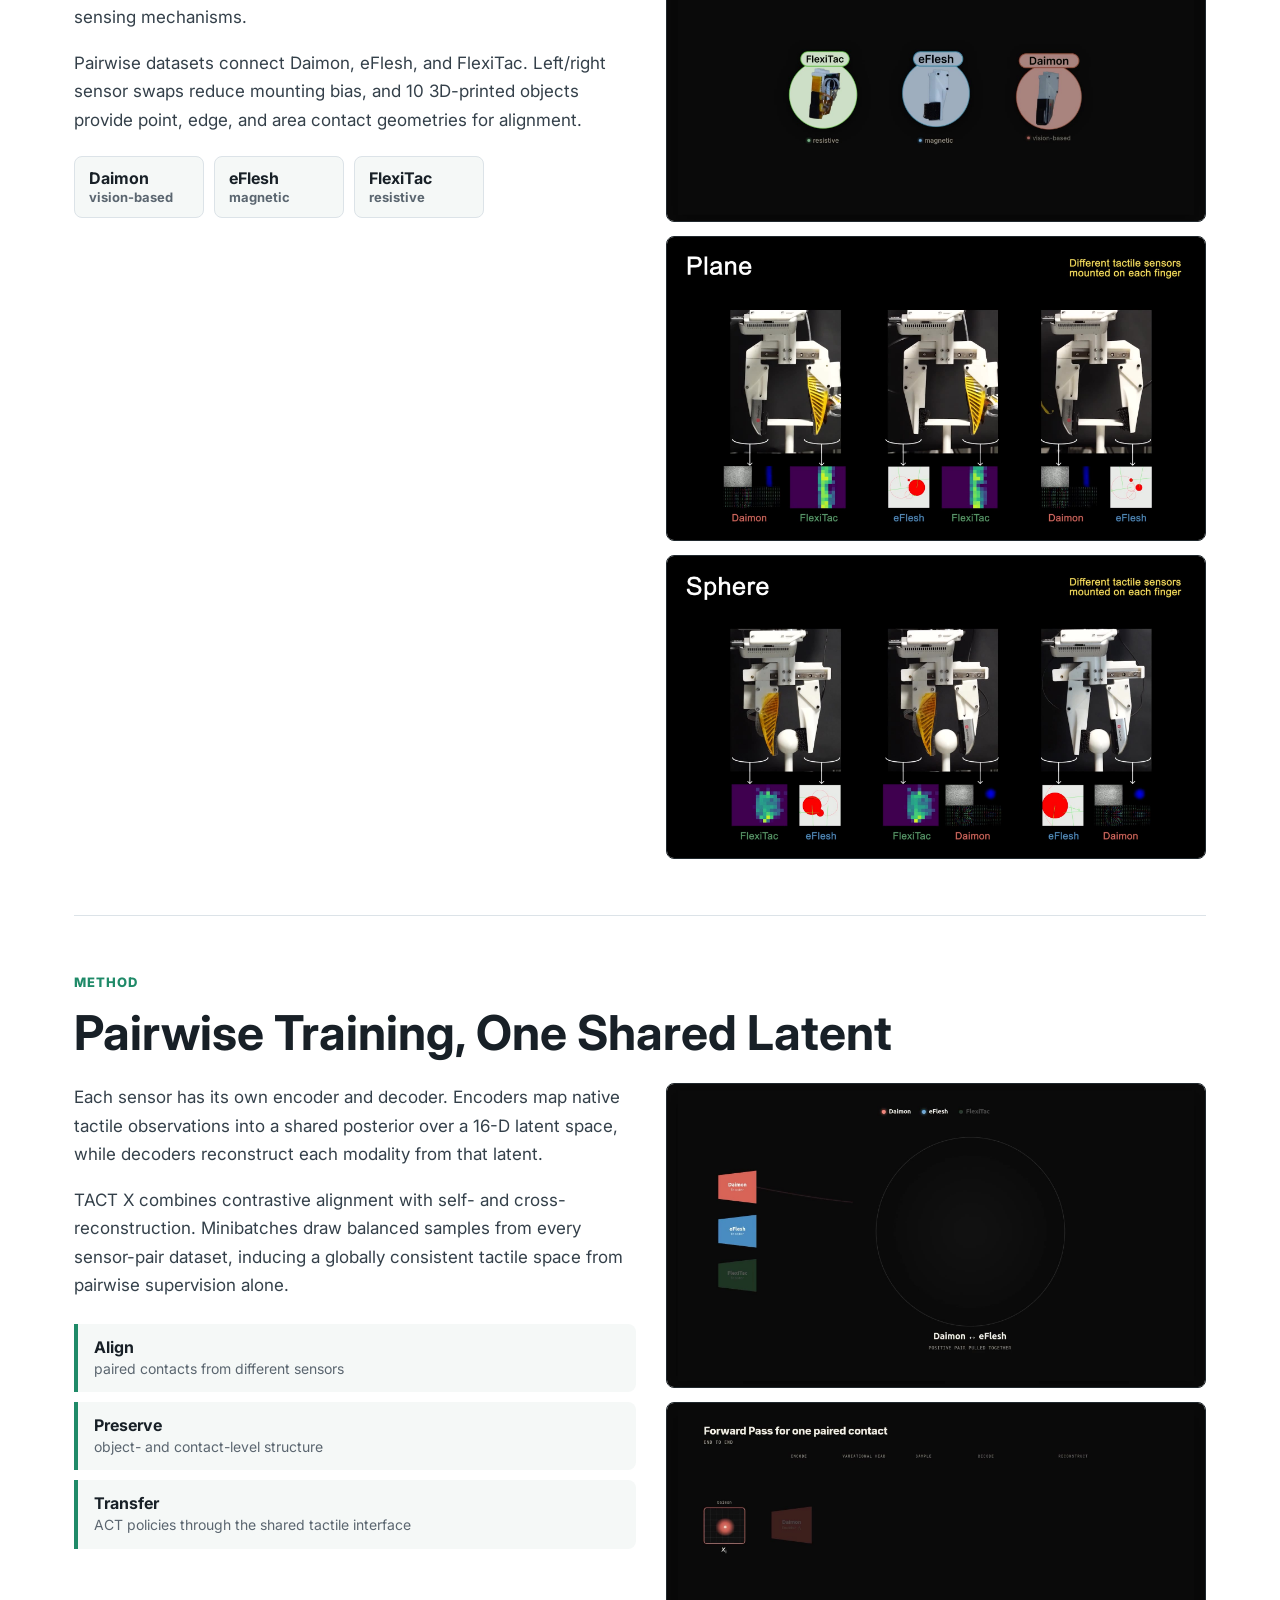
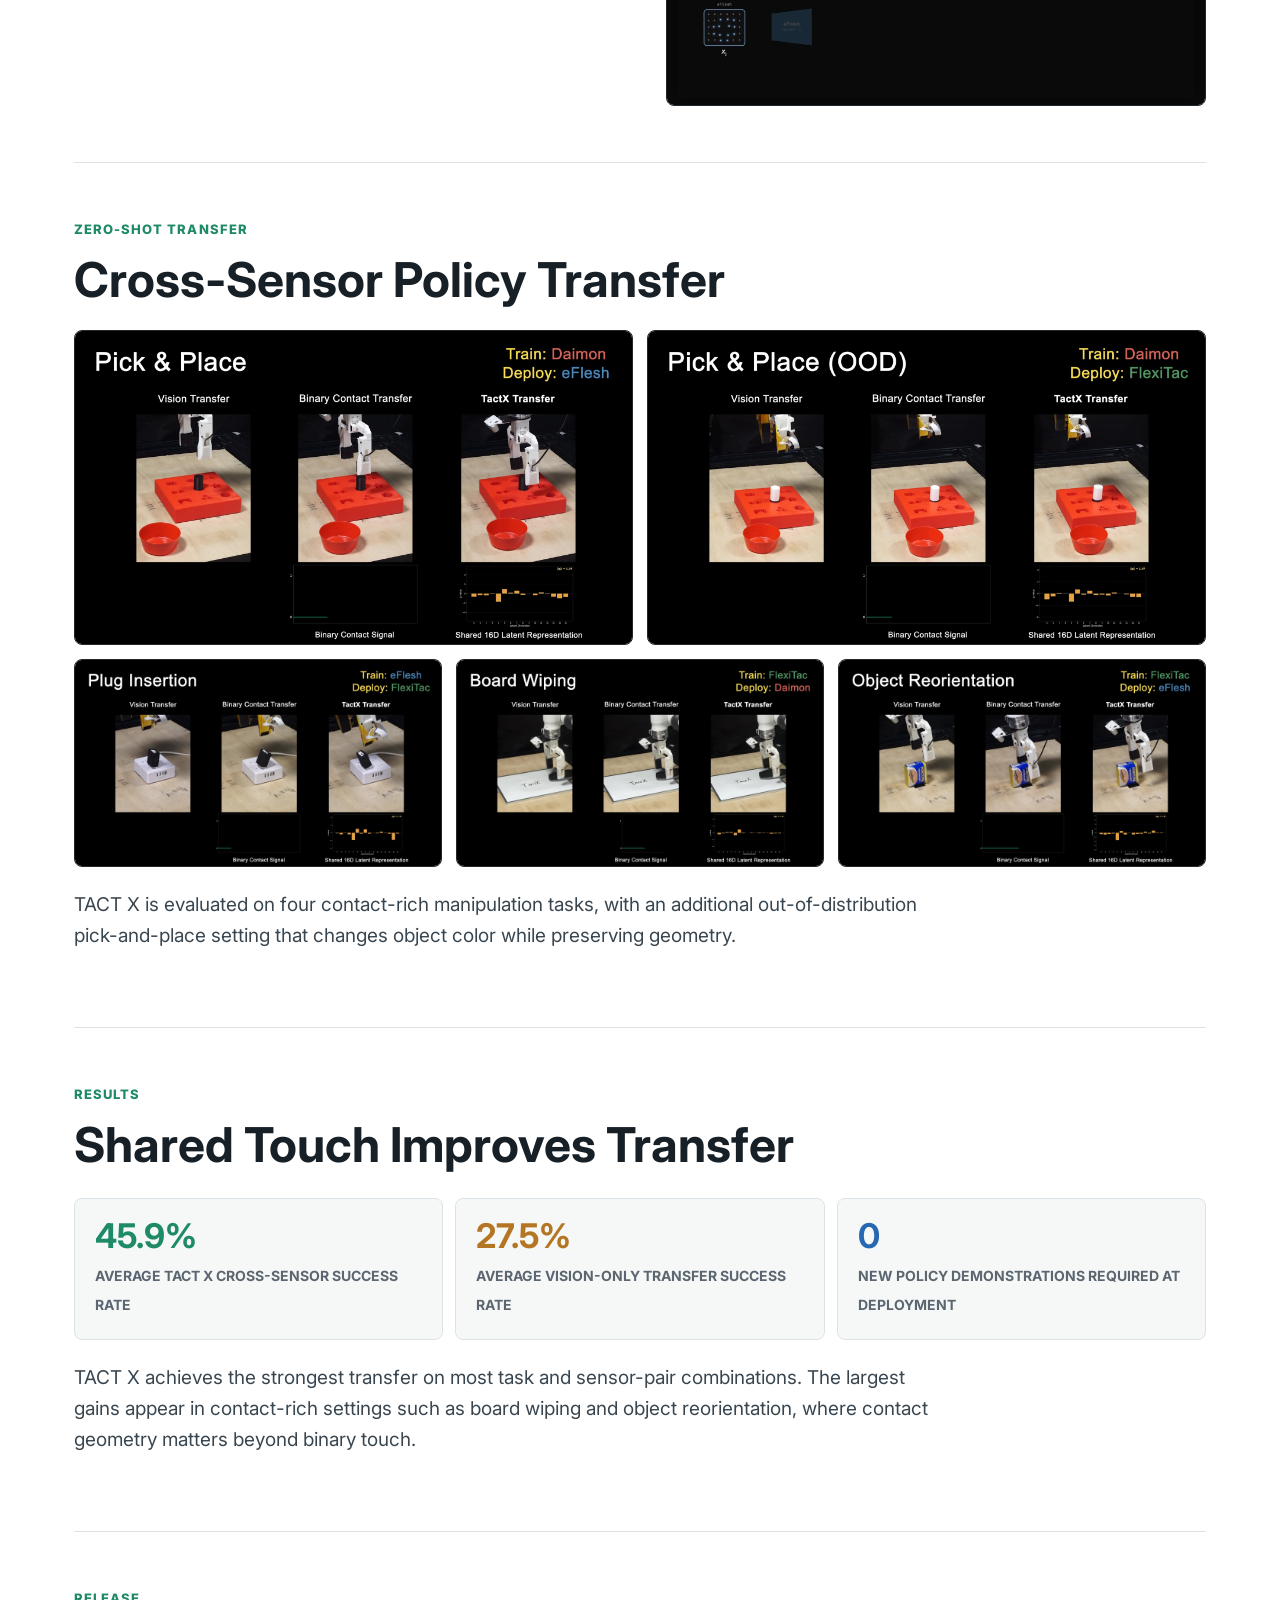
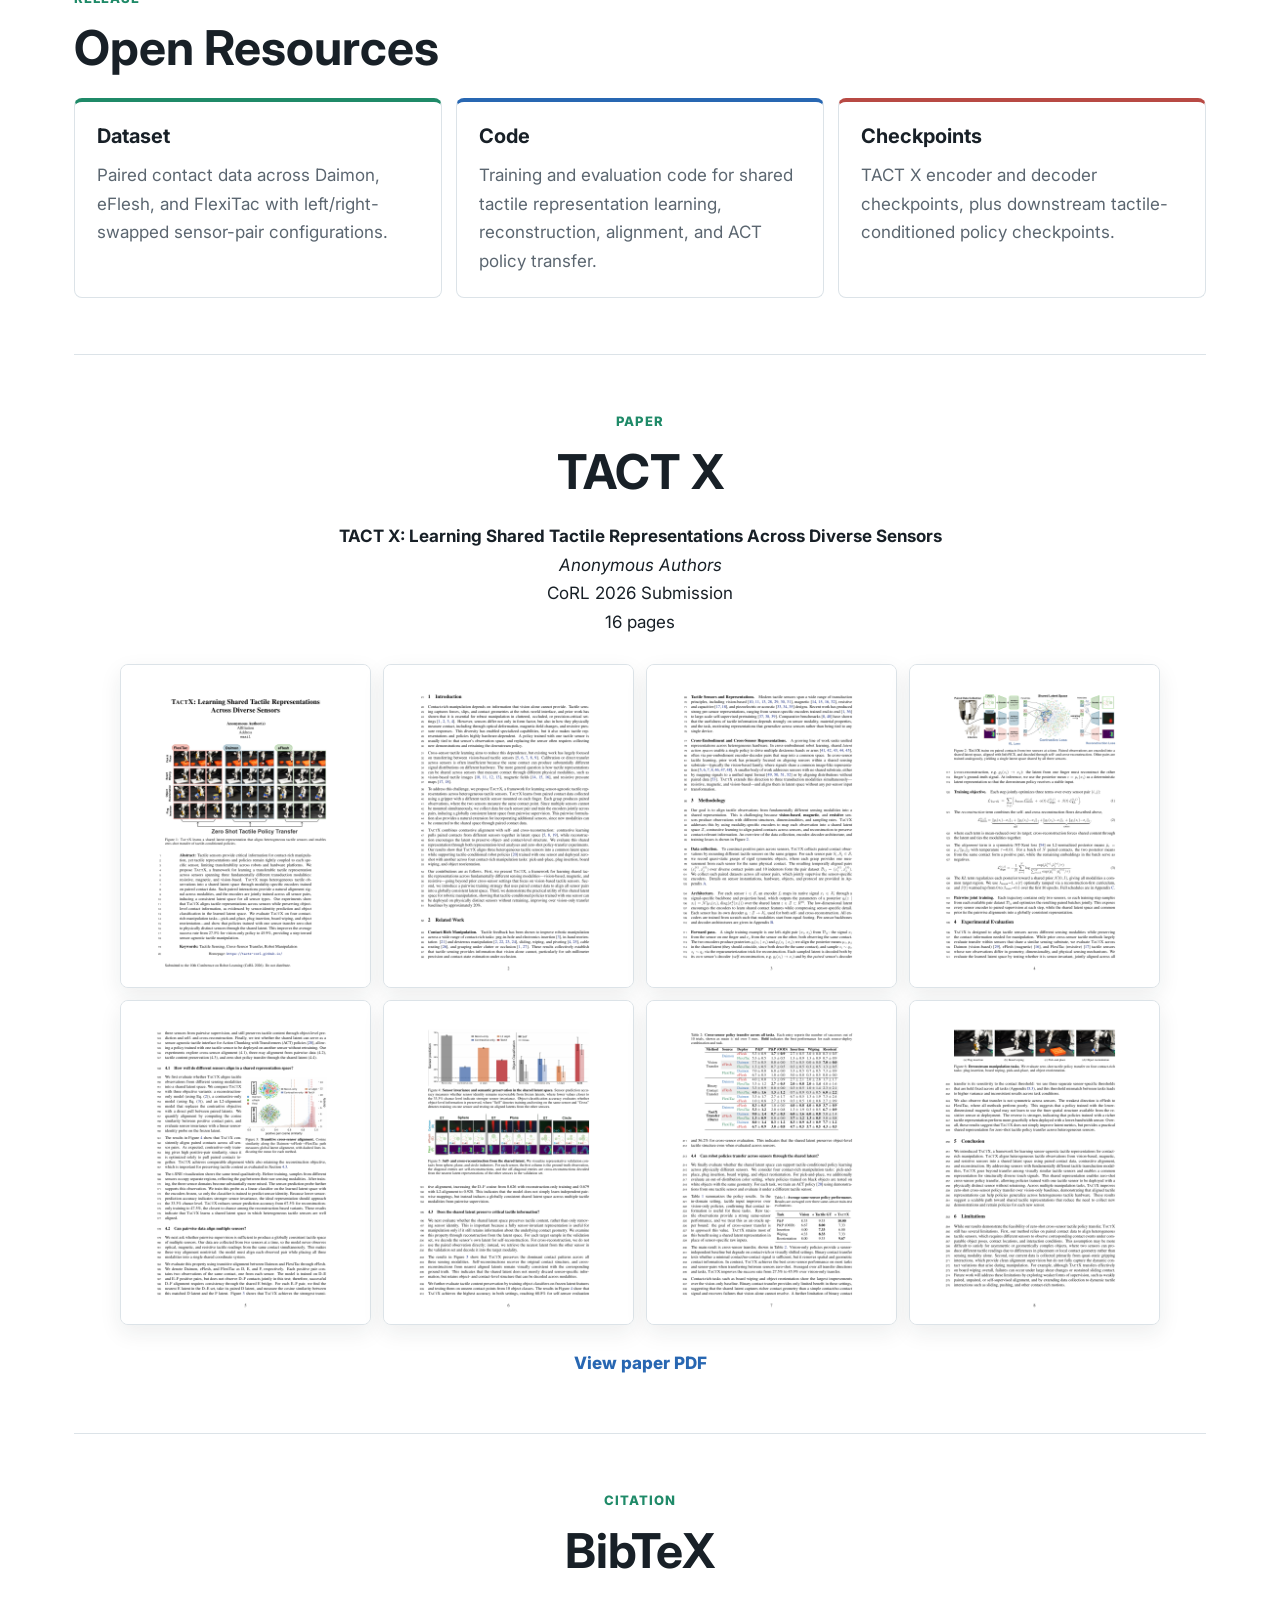
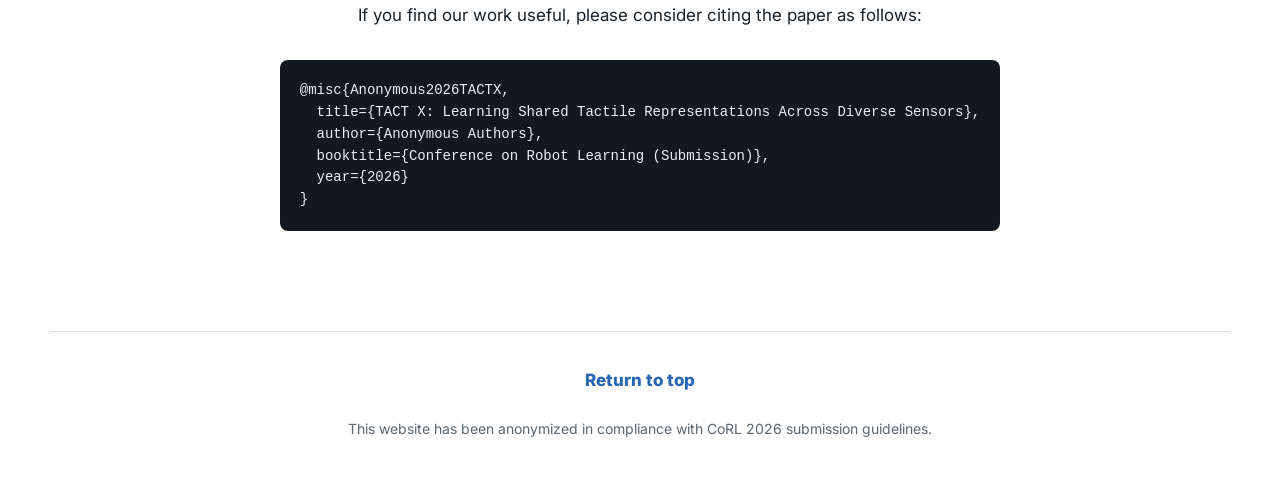
==== commit 5adba7c8: "Update TactX project website" ====
--- a/index.html
+++ b/index.html
@@ -14,11 +14,12 @@
 <body>
 	<header class="header" id="top">
 		<nav class="topbar" aria-label="Page navigation">
-			<a href="#demos">Demos</a>
 			<a href="#abstract">Abstract</a>
+			<a href="#data">Data Collection</a>
 			<a href="#method">Method</a>
+			<a href="#demos">Zero-Shot Transfer</a>
 			<a href="#results">Results</a>
-			<a href="#paper">Paper</a>
+			<a href="#release">Release</a>
 		</nav>
 
 		<p class="venue">CoRL 2026 Submission</p>
@@ -36,75 +37,9 @@
 			<span class="btn btn-disabled" aria-disabled="true"><span>Code</span></span>
 			<span class="btn btn-disabled" aria-disabled="true"><span>Dataset</span></span>
 		</div>
-
-		<div class="hero-video">
-			<video autoplay loop muted playsinline preload="metadata" poster="video-posters/three_sensor.jpg">
-				<source src="videos/three_sensor.mov" type="video/quicktime">
-			</video>
-			<div class="hero-label">Three sensing modalities, one shared latent</div>
-		</div>
 	</header>
 
 	<main class="content">
-		<section class="section" id="demos">
-			<div class="section-heading">
-				<p class="eyebrow">Robot Demos</p>
-				<h2>Zero-Shot Cross-Sensor Policy Transfer</h2>
-			</div>
-			<div class="demo-grid">
-				<article class="video-card">
-					<video autoplay loop muted playsinline preload="metadata" poster="video-posters/zero_shot_pnp.jpg">
-						<source src="videos/zero_shot_pnp.MOV" type="video/quicktime">
-					</video>
-					<div class="video-caption">
-						<span>Pick-and-place</span>
-						<small>zero-shot</small>
-					</div>
-				</article>
-				<article class="video-card">
-					<video autoplay loop muted playsinline preload="metadata" poster="video-posters/zero_shot_pnp_ood.jpg">
-						<source src="videos/zero_shot_pnp_ood.MOV" type="video/quicktime">
-					</video>
-					<div class="video-caption">
-						<span>Pick-and-place OOD</span>
-						<small>color shift</small>
-					</div>
-				</article>
-				<article class="video-card">
-					<video autoplay loop muted playsinline preload="metadata" poster="video-posters/zero_shot_plug.jpg">
-						<source src="videos/zero_shot_plug.MOV" type="video/quicktime">
-					</video>
-					<div class="video-caption">
-						<span>Plug insertion</span>
-						<small>contact-rich</small>
-					</div>
-				</article>
-				<article class="video-card">
-					<video autoplay loop muted playsinline preload="metadata" poster="video-posters/zero_shot_board.jpg">
-						<source src="videos/zero_shot_board.MOV" type="video/quicktime">
-					</video>
-					<div class="video-caption">
-						<span>Board wiping</span>
-						<small>sliding contact</small>
-					</div>
-				</article>
-				<article class="video-card">
-					<video autoplay loop muted playsinline preload="metadata" poster="video-posters/zero_shot_object.jpg">
-						<source src="videos/zero_shot_object.MOV" type="video/quicktime">
-					</video>
-					<div class="video-caption">
-						<span>Object reorientation</span>
-						<small>tactile control</small>
-					</div>
-				</article>
-			</div>
-			<p class="lead">
-				TACT X is evaluated on four contact-rich manipulation tasks, with an additional out-of-distribution pick-and-place setting that changes object color while preserving geometry.
-			</p>
-		</section>
-
-		<div class="hr"></div>
-
 		<section class="section" id="abstract">
 			<div class="section-heading">
 				<p class="eyebrow">Abstract</p>
@@ -144,16 +79,19 @@
 				</div>
 				<div class="media-stack">
 					<article class="media-panel">
-						<video autoplay loop muted playsinline preload="metadata" poster="video-posters/data_collection_plane.jpg">
+						<video autoplay loop muted playsinline preload="auto" poster="video-posters/three_sensor.jpg">
+							<source src="videos/three_sensor.mov" type="video/quicktime">
+						</video>
+					</article>
+					<article class="media-panel">
+						<video autoplay loop muted playsinline preload="auto" poster="video-posters/data_collection_plane.jpg">
 							<source src="videos/data_collection_plane.MOV" type="video/quicktime">
 						</video>
-						<div class="media-label">Plane contact collection</div>
-					</article>
-					<article class="media-panel">
-						<video autoplay loop muted playsinline preload="metadata" poster="video-posters/data_collection_sphere.jpg">
+					</article>
+					<article class="media-panel">
+						<video autoplay loop muted playsinline preload="auto" poster="video-posters/data_collection_sphere.jpg">
 							<source src="videos/data_collection_sphere.MOV" type="video/quicktime">
 						</video>
-						<div class="media-label">Sphere contact collection</div>
 					</article>
 				</div>
 			</div>
@@ -182,19 +120,56 @@
 				</div>
 				<div class="media-stack">
 					<article class="media-panel">
-						<video autoplay loop muted playsinline preload="metadata" poster="video-posters/architecture.jpg">
+						<video autoplay loop muted playsinline preload="auto" poster="video-posters/architecture.jpg">
 							<source src="videos/architecture.MOV" type="video/quicktime">
 						</video>
-						<div class="media-label">TACT X architecture</div>
-					</article>
-					<article class="media-panel">
-						<video autoplay loop muted playsinline preload="metadata" poster="video-posters/architecture_forward_pass.jpg">
+					</article>
+					<article class="media-panel">
+						<video autoplay loop muted playsinline preload="auto" poster="video-posters/architecture_forward_pass.jpg">
 							<source src="videos/architecture_forward_pass.MOV" type="video/quicktime">
 						</video>
-						<div class="media-label">Cross-sensor forward pass</div>
-					</article>
-				</div>
-			</div>
+					</article>
+				</div>
+			</div>
+		</section>
+
+		<div class="hr"></div>
+
+		<section class="section" id="demos">
+			<div class="section-heading">
+				<p class="eyebrow">Zero-Shot Transfer</p>
+				<h2>Cross-Sensor Policy Transfer</h2>
+			</div>
+			<div class="demo-grid">
+				<article class="video-card">
+					<video autoplay loop muted playsinline preload="auto" poster="video-posters/zero_shot_pnp.jpg">
+						<source src="videos/zero_shot_pnp.MOV" type="video/quicktime">
+					</video>
+				</article>
+				<article class="video-card">
+					<video autoplay loop muted playsinline preload="auto" poster="video-posters/zero_shot_pnp_ood.jpg">
+						<source src="videos/zero_shot_pnp_ood.MOV" type="video/quicktime">
+					</video>
+				</article>
+				<article class="video-card">
+					<video autoplay loop muted playsinline preload="auto" poster="video-posters/zero_shot_plug.jpg">
+						<source src="videos/zero_shot_plug.MOV" type="video/quicktime">
+					</video>
+				</article>
+				<article class="video-card">
+					<video autoplay loop muted playsinline preload="auto" poster="video-posters/zero_shot_board.jpg">
+						<source src="videos/zero_shot_board.MOV" type="video/quicktime">
+					</video>
+				</article>
+				<article class="video-card">
+					<video autoplay loop muted playsinline preload="auto" poster="video-posters/zero_shot_object.jpg">
+						<source src="videos/zero_shot_object.MOV" type="video/quicktime">
+					</video>
+				</article>
+			</div>
+			<p class="lead">
+				TACT X is evaluated on four contact-rich manipulation tasks, with an additional out-of-distribution pick-and-place setting that changes object color while preserving geometry.
+			</p>
 		</section>
 
 		<div class="hr"></div>
@@ -293,5 +268,16 @@
 		<a href="#top"><span>Return to top</span></a>
 		<p>This website has been anonymized in compliance with CoRL 2026 submission guidelines.</p>
 	</footer>
+	<script>
+		document.querySelectorAll("video").forEach((video) => {
+			video.muted = true;
+			video.loop = true;
+			video.playsInline = true;
+			const play = video.play();
+			if (play) {
+				play.catch(() => {});
+			}
+		});
+	</script>
 </body>
 </html>
--- a/style.css
+++ b/style.css
@@ -163,42 +163,6 @@
 	cursor: default;
 }
 
-.hero-video {
-	background: #0e1215;
-	border: 1px solid #20282d;
-	border-radius: 8px;
-	box-shadow: var(--shadow);
-	margin: 0 auto;
-	overflow: hidden;
-	position: relative;
-}
-
-.hero-video video {
-	aspect-ratio: 16 / 9;
-	background: #101519;
-	object-fit: cover;
-	width: 100%;
-}
-
-.hero-label,
-.video-caption,
-.media-label {
-	background: rgba(14, 18, 21, 0.92);
-	color: #fff;
-	position: absolute;
-}
-
-.hero-label {
-	bottom: 0;
-	font-size: 15px;
-	font-weight: 800;
-	left: 0;
-	line-height: 1.3;
-	padding: 12px 16px;
-	right: 0;
-	text-align: left;
-}
-
 .content {
 	margin: 0 auto;
 	max-width: 1180px;
@@ -250,35 +214,6 @@
 	background: #101519;
 	object-fit: cover;
 	width: 100%;
-}
-
-.video-caption {
-	align-items: center;
-	bottom: 0;
-	display: flex;
-	gap: 10px;
-	justify-content: space-between;
-	left: 0;
-	padding: 10px 12px;
-	right: 0;
-}
-
-.video-caption span {
-	font-size: 14px;
-	font-weight: 800;
-	line-height: 1.2;
-	text-align: left;
-}
-
-.video-caption small {
-	border: 1px solid rgba(255, 255, 255, 0.28);
-	border-radius: 999px;
-	color: rgba(255, 255, 255, 0.78);
-	font-size: 11px;
-	font-weight: 700;
-	line-height: 1;
-	padding: 5px 7px;
-	white-space: nowrap;
 }
 
 .lead {
@@ -386,17 +321,6 @@
 	background: #101519;
 	object-fit: cover;
 	width: 100%;
-}
-
-.media-label {
-	bottom: 0;
-	color: rgba(255, 255, 255, 0.86);
-	font-size: 13px;
-	font-weight: 800;
-	left: 0;
-	padding: 10px 12px;
-	right: 0;
-	text-align: left;
 }
 
 .method-points {
@@ -610,17 +534,6 @@
 		grid-template-columns: 1fr;
 	}
 
-	.video-caption {
-		align-items: flex-start;
-		flex-direction: column;
-		gap: 6px;
-	}
-
-	.hero-label {
-		font-size: 13px;
-		padding: 10px 12px;
-	}
-
 	.thumbnails {
 		grid-template-columns: repeat(2, minmax(0, 1fr));
 	}
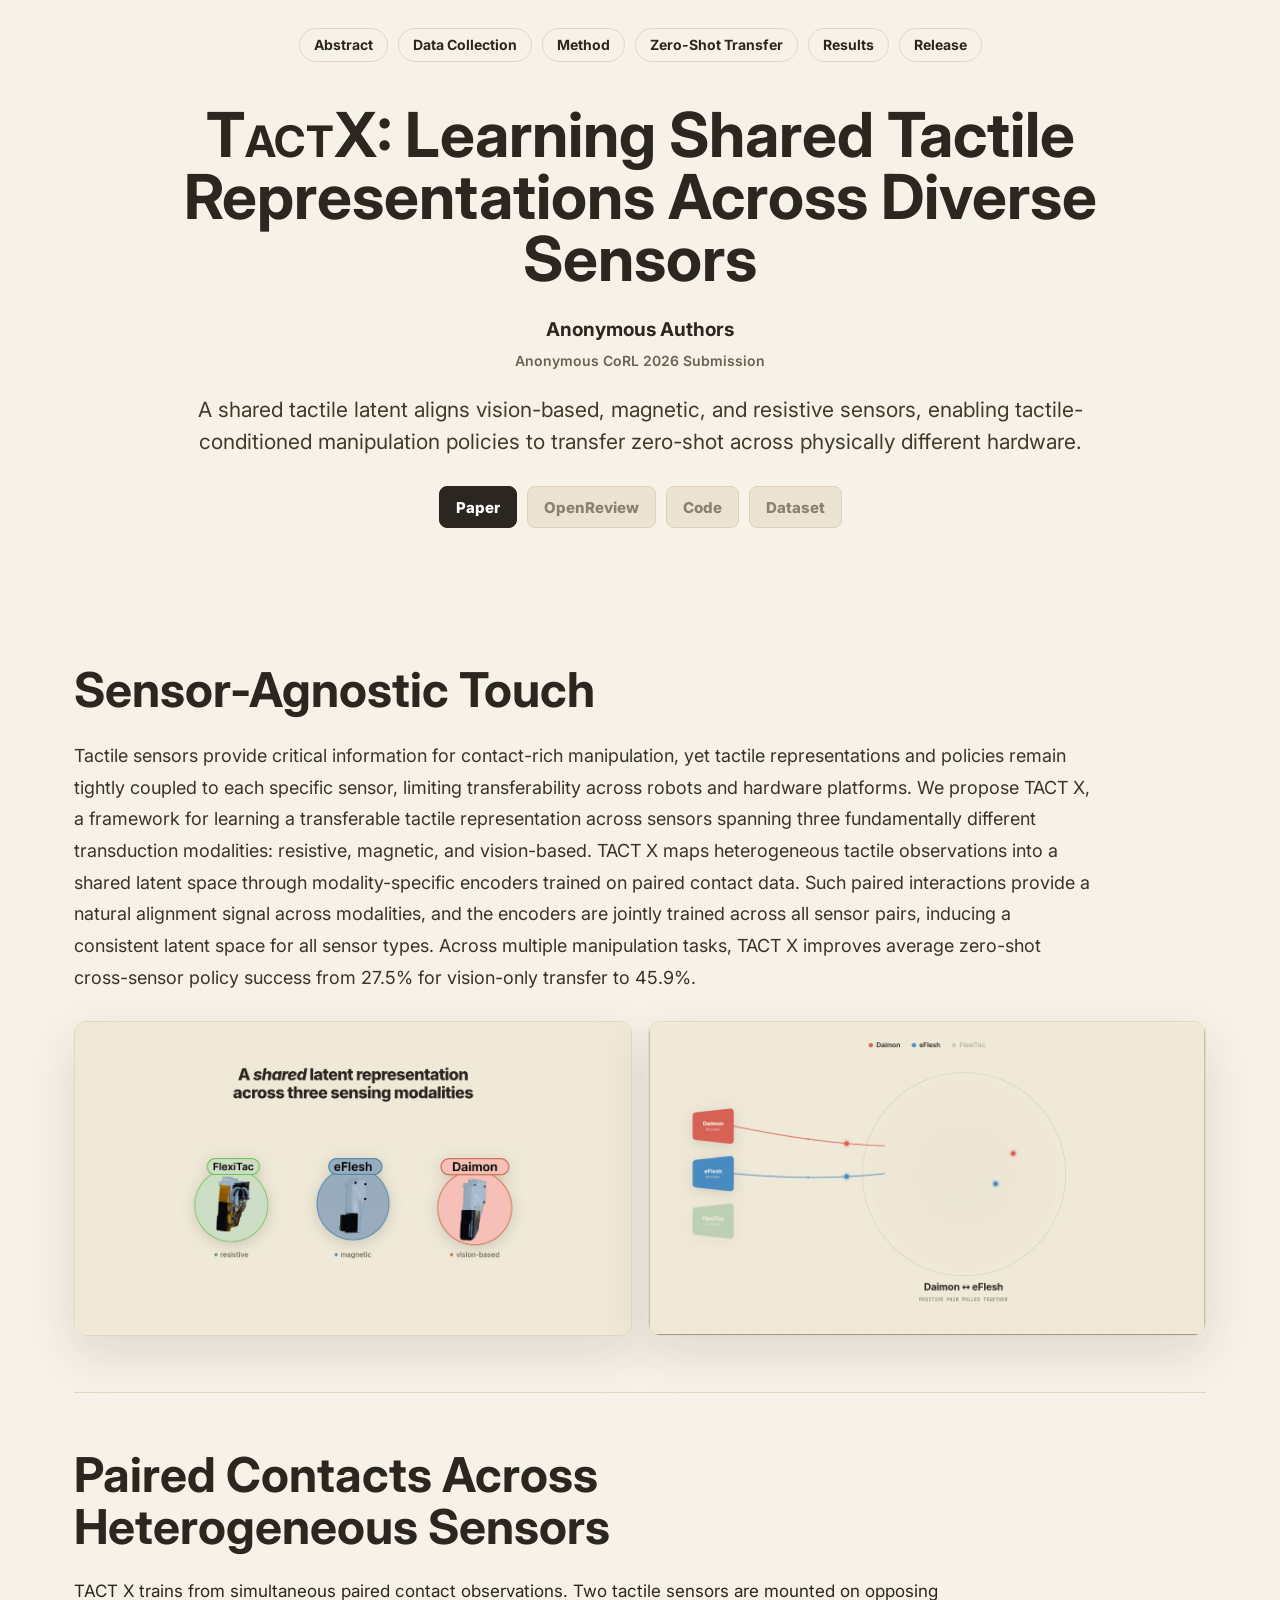
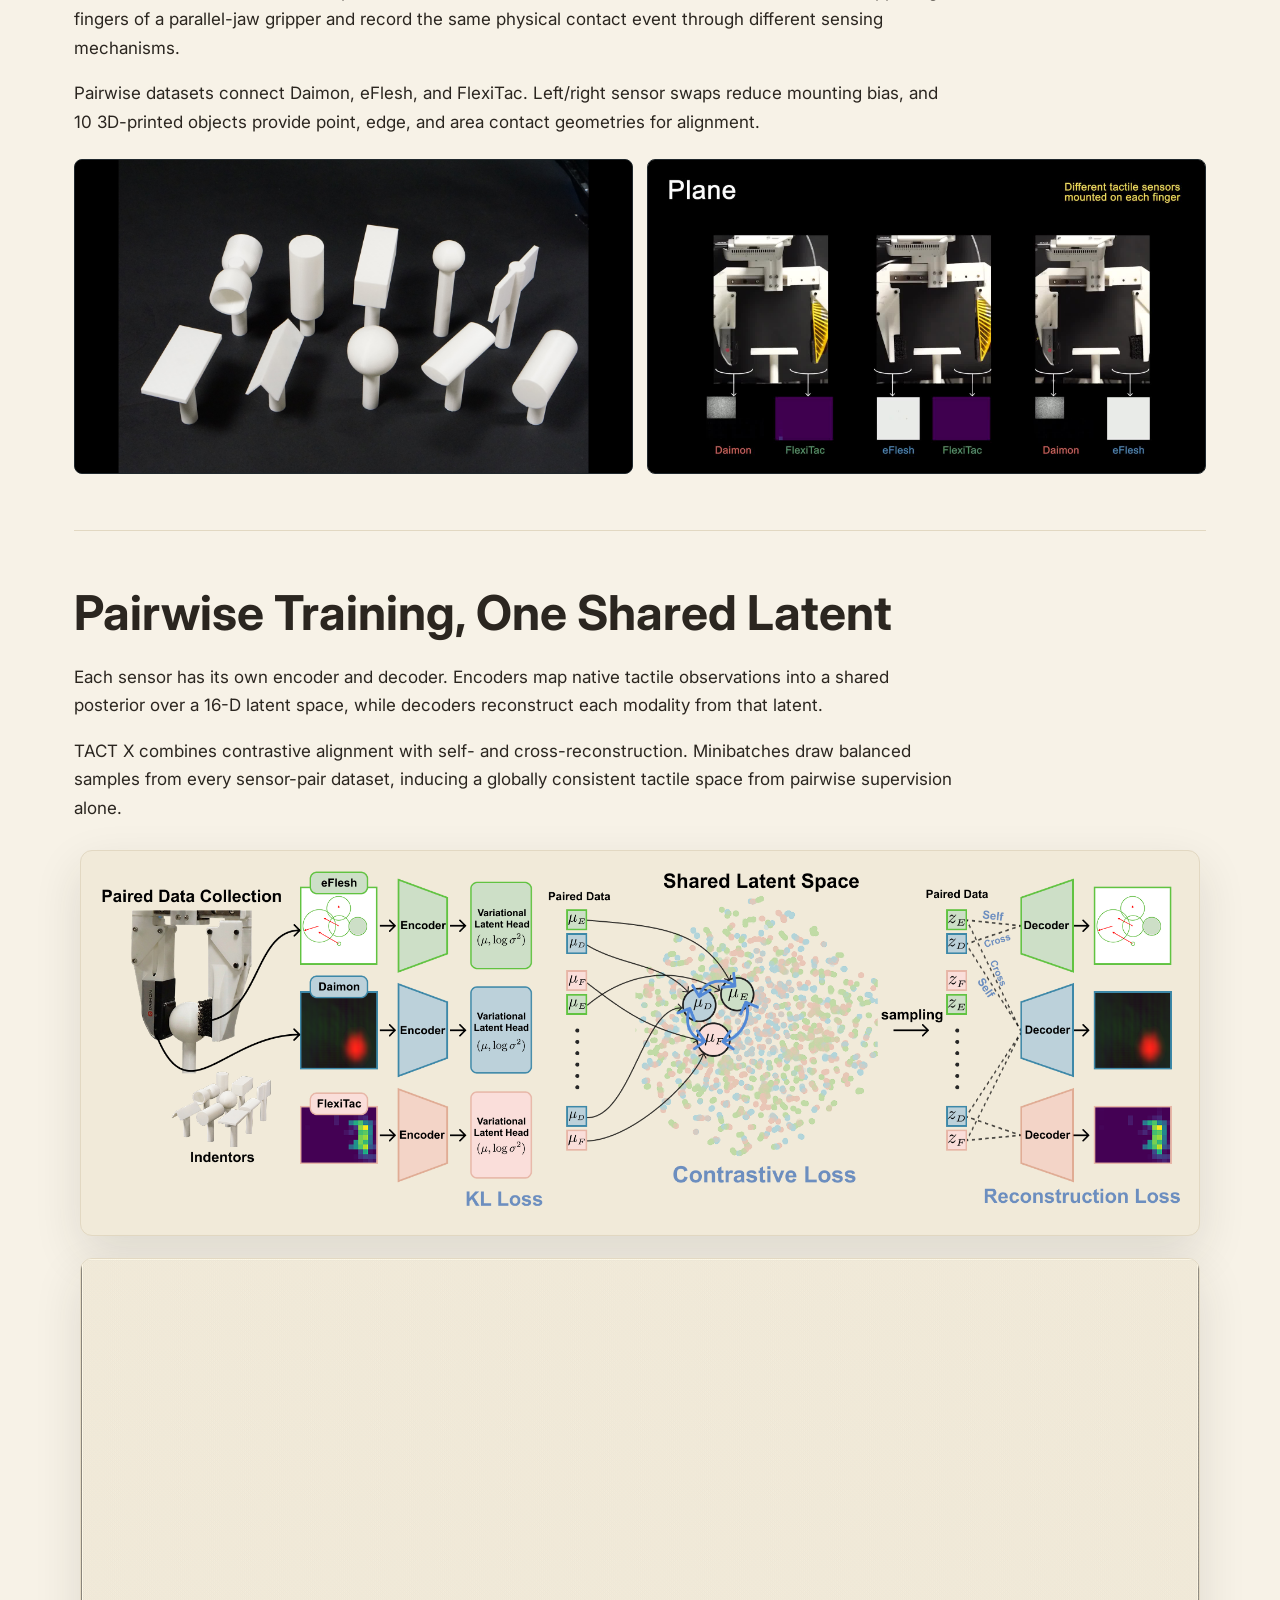
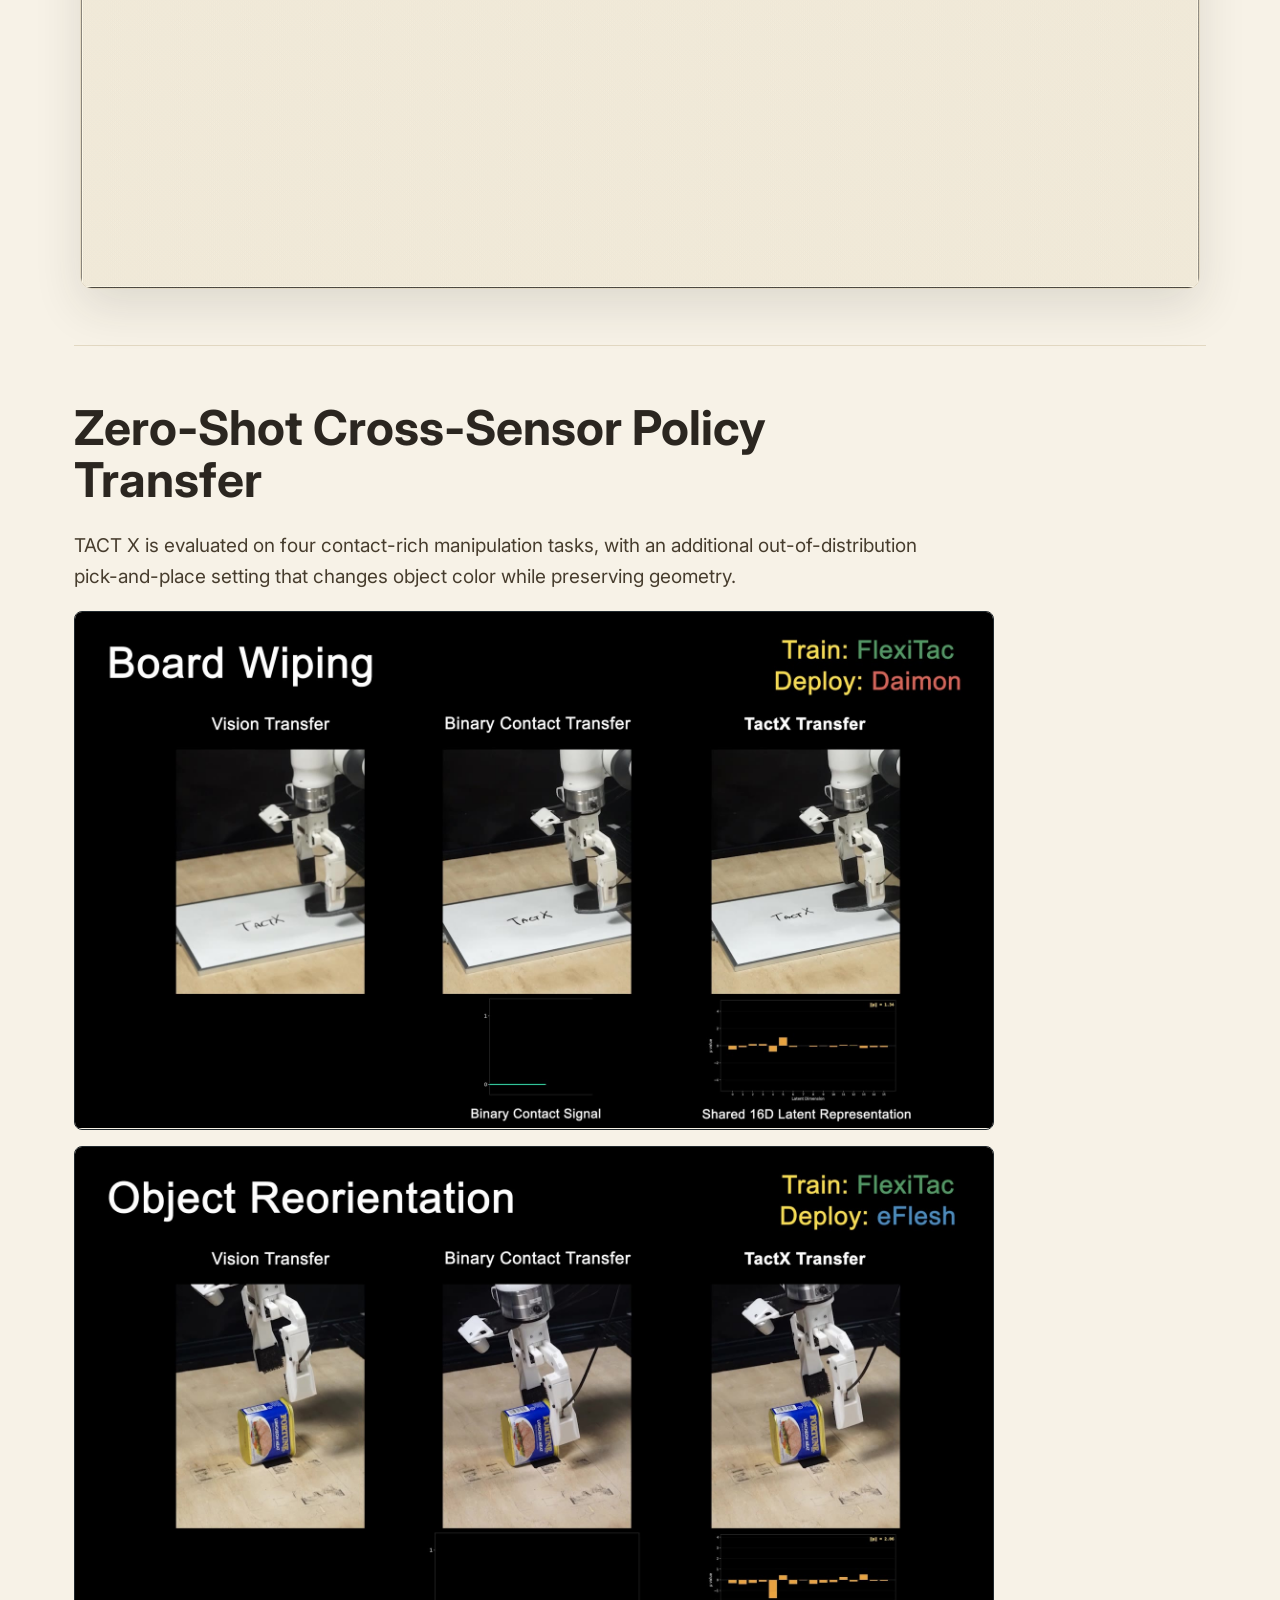
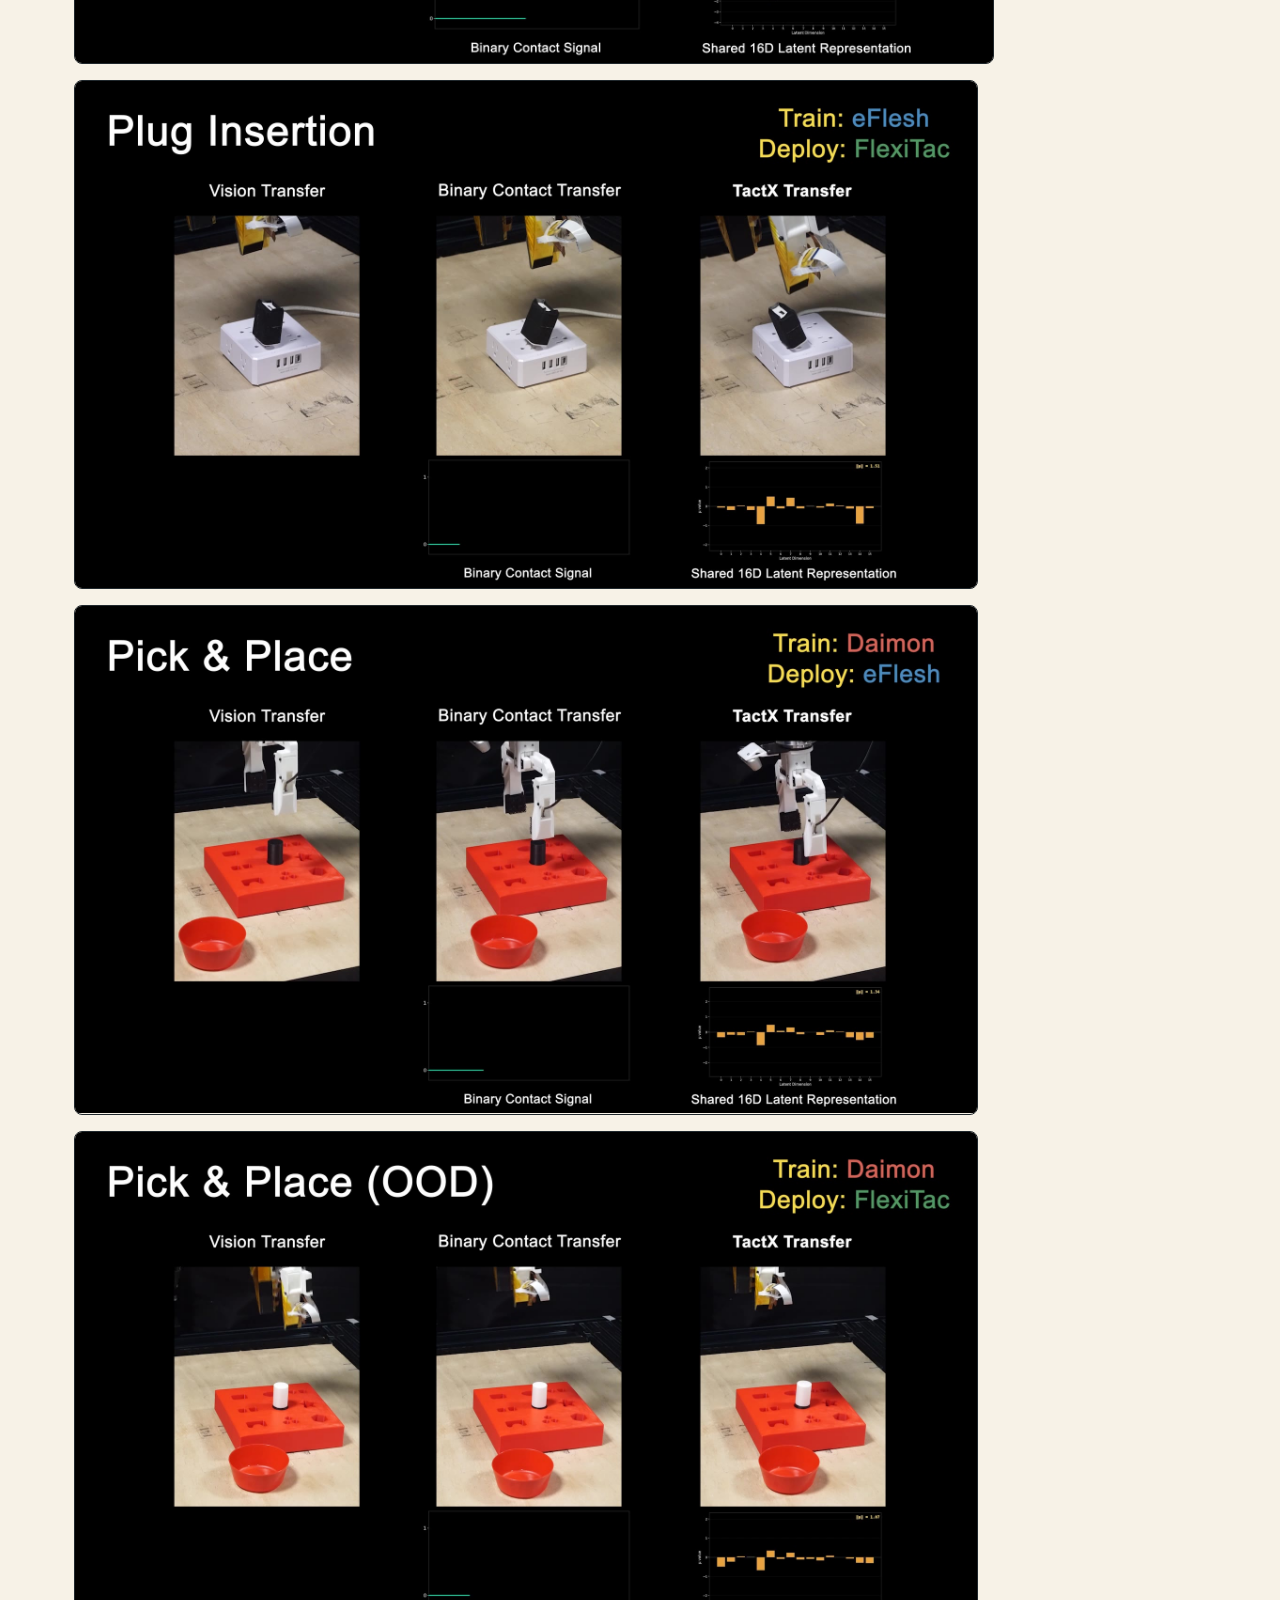
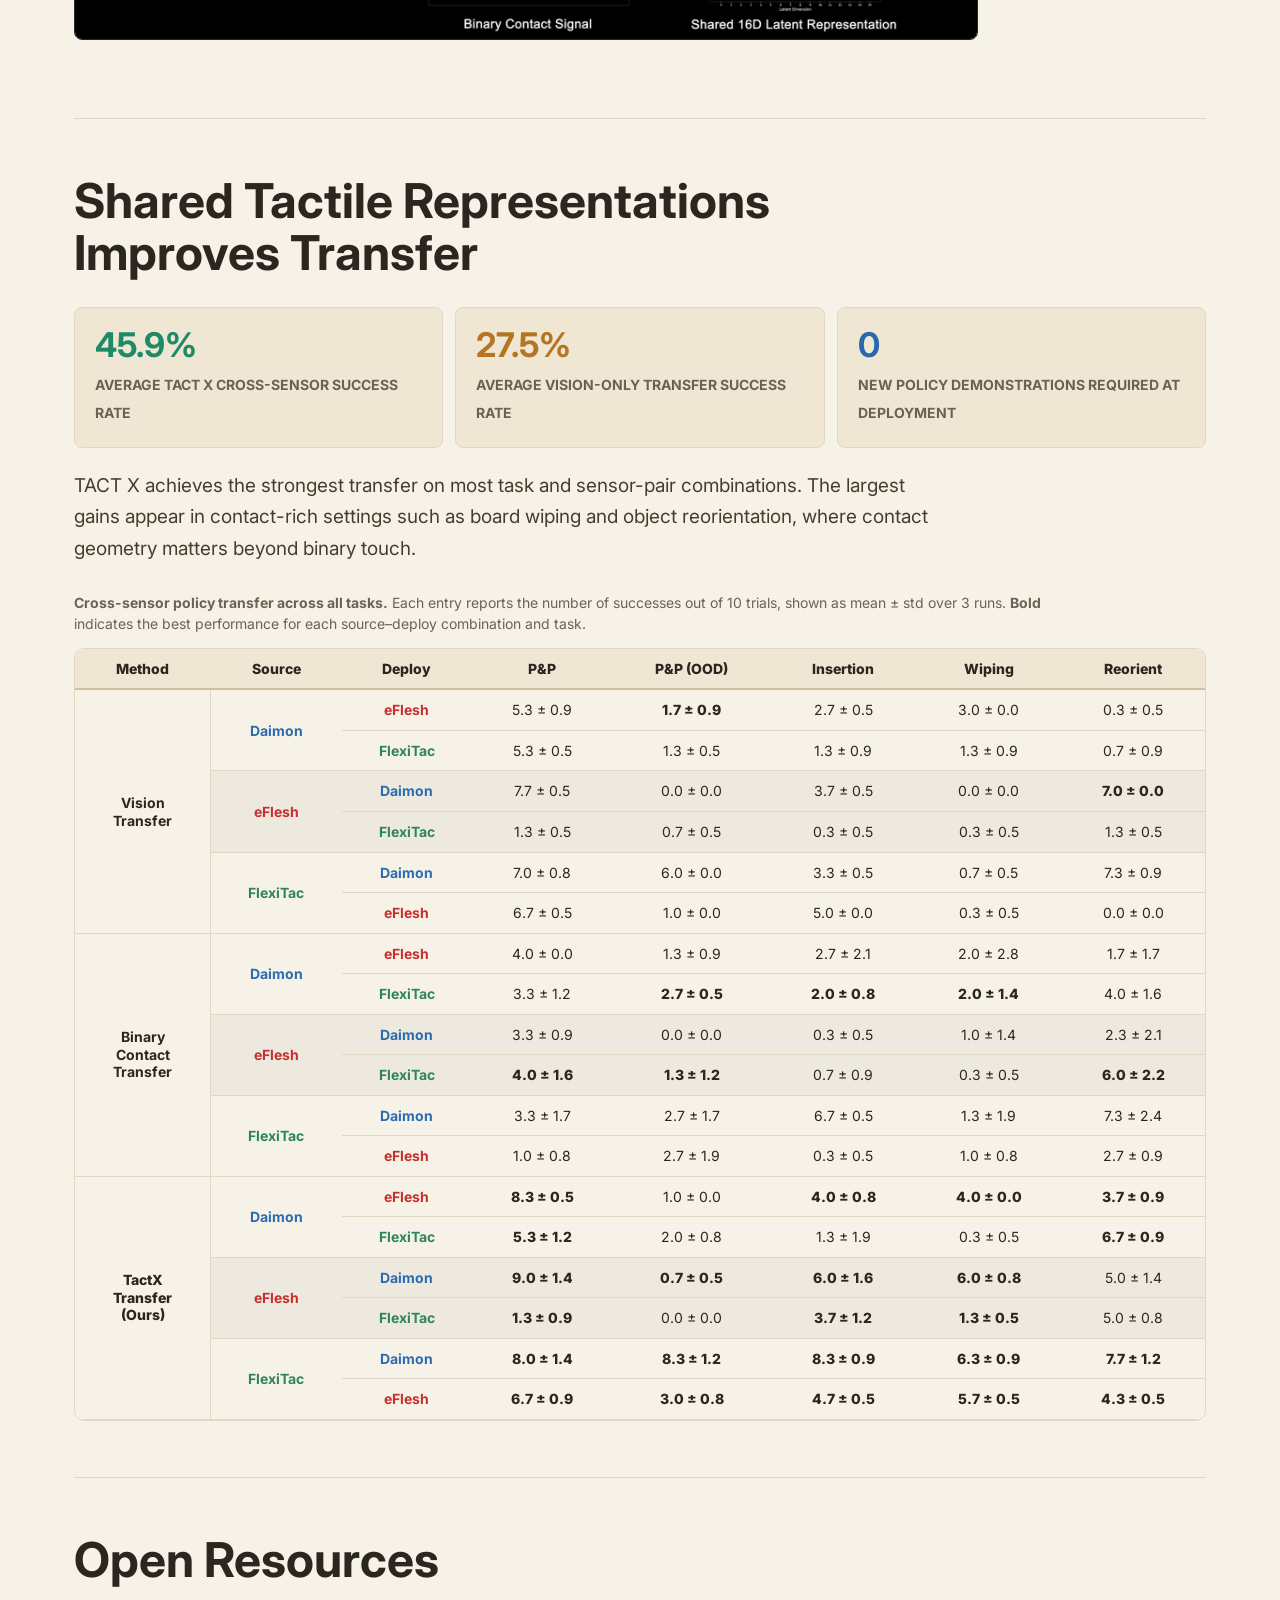
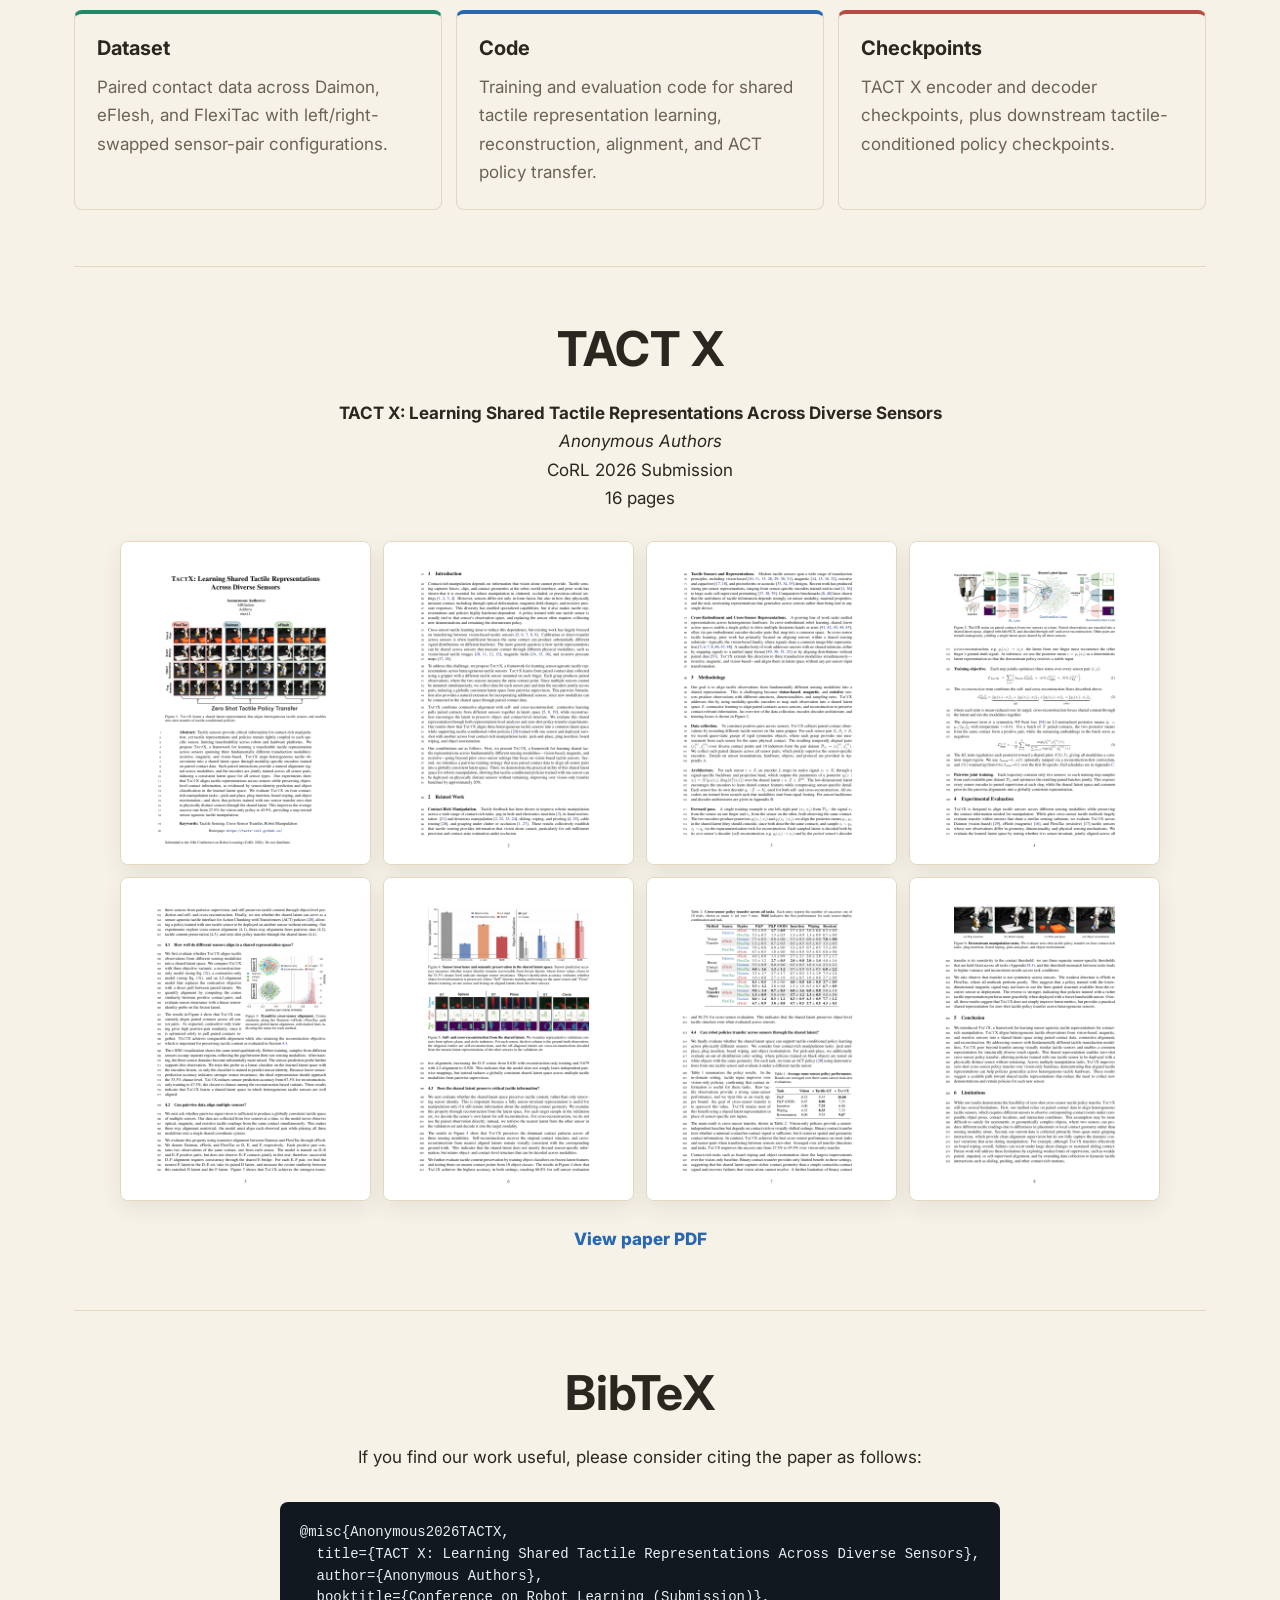
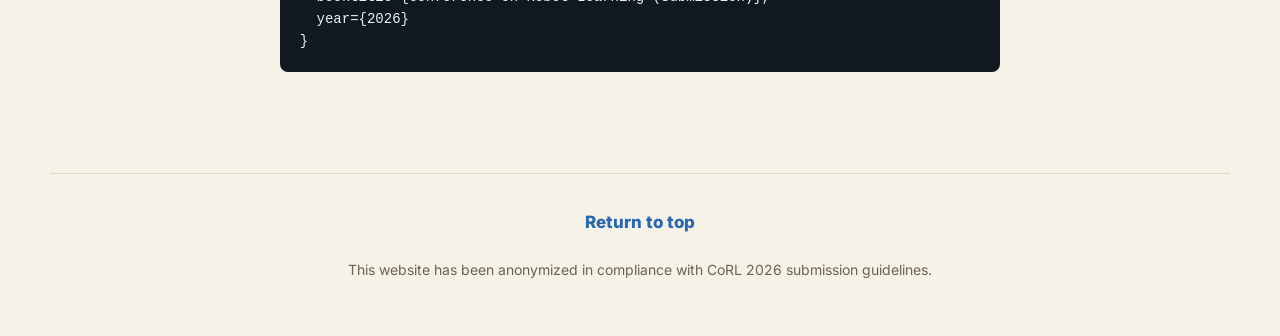
==== commit b24070a1: "Redesign site: beige theme, intro/latent/architecture figures, results table" ====
--- a/index.html
+++ b/index.html
@@ -9,7 +9,7 @@
 	<link rel="preconnect" href="https://fonts.googleapis.com">
 	<link rel="preconnect" href="https://fonts.gstatic.com" crossorigin>
 	<link rel="stylesheet" href="https://fonts.googleapis.com/css2?family=Inter:wght@400;500;600;700;800&display=swap">
-	<link rel="stylesheet" href="style.css?v=1.1">
+	<link rel="stylesheet" href="style.css?v=1.8">
 </head>
 <body>
 	<header class="header" id="top">
@@ -22,8 +22,7 @@
 			<a href="#release">Release</a>
 		</nav>
 
-		<p class="venue">CoRL 2026 Submission</p>
-		<h1>TACT X: Learning Shared Tactile Representations Across Diverse Sensors</h1>
+		<h1><span class="brand">T<span class="brand-mid">ACT</span>X</span>: Learning Shared Tactile Representations Across Diverse Sensors</h1>
 		<div class="authors">
 			<span>Anonymous Authors</span>
 			<span class="paper-id">Anonymous CoRL 2026 Submission</span>
@@ -42,17 +41,18 @@
 	<main class="content">
 		<section class="section" id="abstract">
 			<div class="section-heading">
-				<p class="eyebrow">Abstract</p>
 				<h2>Sensor-Agnostic Touch</h2>
 			</div>
 			<p class="abstract">
 				Tactile sensors provide critical information for contact-rich manipulation, yet tactile representations and policies remain tightly coupled to each specific sensor, limiting transferability across robots and hardware platforms. We propose TACT X, a framework for learning a transferable tactile representation across sensors spanning three fundamentally different transduction modalities: resistive, magnetic, and vision-based. TACT X maps heterogeneous tactile observations into a shared latent space through modality-specific encoders trained on paired contact data. Such paired interactions provide a natural alignment signal across modalities, and the encoders are jointly trained across all sensor pairs, inducing a consistent latent space for all sensor types. Across multiple manipulation tasks, TACT X improves average zero-shot cross-sensor policy success from 27.5% for vision-only transfer to 45.9%.
 			</p>
-			<div class="stats">
-				<div class="stat"><strong>3</strong><span>sensor modalities</span></div>
-				<div class="stat"><strong>16-D</strong><span>shared latent</span></div>
-				<div class="stat"><strong>45.9%</strong><span>TACT X transfer</span></div>
-				<div class="stat"><strong>+18.4</strong><span>points over vision</span></div>
+			<div class="latent-row">
+				<figure class="intro-anim">
+					<img src="animations/intro_shared.gif" alt="TACT X intro animation: a shared latent representation across three sensing modalities.">
+				</figure>
+				<figure class="intro-anim">
+					<img src="animations/latent_beige_crop.gif" alt="TACT X latent space animation: paired contacts aligning in the shared tactile latent space.">
+				</figure>
 			</div>
 		</section>
 
@@ -60,40 +60,25 @@
 
 		<section class="section" id="data">
 			<div class="section-heading">
-				<p class="eyebrow">Data Collection</p>
 				<h2>Paired Contacts Across Heterogeneous Sensors</h2>
 			</div>
-			<div class="split">
-				<div>
-					<p>
-						TACT X trains from simultaneous paired contact observations. Two tactile sensors are mounted on opposing fingers of a parallel-jaw gripper and record the same physical contact event through different sensing mechanisms.
-					</p>
-					<p>
-						Pairwise datasets connect Daimon, eFlesh, and FlexiTac. Left/right sensor swaps reduce mounting bias, and 10 3D-printed objects provide point, edge, and area contact geometries for alignment.
-					</p>
-					<div class="sensor-chips" aria-label="Tactile sensors">
-						<span><strong>Daimon</strong> vision-based</span>
-						<span><strong>eFlesh</strong> magnetic</span>
-						<span><strong>FlexiTac</strong> resistive</span>
-					</div>
-				</div>
-				<div class="media-stack">
-					<article class="media-panel">
-						<video autoplay loop muted playsinline preload="auto" poster="video-posters/three_sensor.jpg">
-							<source src="videos/three_sensor.mov" type="video/quicktime">
-						</video>
-					</article>
-					<article class="media-panel">
-						<video autoplay loop muted playsinline preload="auto" poster="video-posters/data_collection_plane.jpg">
-							<source src="videos/data_collection_plane.MOV" type="video/quicktime">
-						</video>
-					</article>
-					<article class="media-panel">
-						<video autoplay loop muted playsinline preload="auto" poster="video-posters/data_collection_sphere.jpg">
-							<source src="videos/data_collection_sphere.MOV" type="video/quicktime">
-						</video>
-					</article>
-				</div>
+			<div class="data-intro">
+				<p>
+					TACT X trains from simultaneous paired contact observations. Two tactile sensors are mounted on opposing fingers of a parallel-jaw gripper and record the same physical contact event through different sensing mechanisms.
+				</p>
+				<p>
+					Pairwise datasets connect Daimon, eFlesh, and FlexiTac. Left/right sensor swaps reduce mounting bias, and 10 3D-printed objects provide point, edge, and area contact geometries for alignment.
+				</p>
+			</div>
+			<div class="objects-row">
+				<figure class="objects-panel">
+					<img src="images/objects_padded.jpg" alt="Ten 3D-printed objects with point, edge, and area contact geometries used for paired data collection.">
+				</figure>
+				<article class="media-panel objects-video">
+					<video autoplay loop muted playsinline preload="auto" poster="video-posters/data_collection.jpg">
+						<source src="videos/data_collection.mp4" type="video/mp4">
+					</video>
+				</article>
 			</div>
 		</section>
 
@@ -101,35 +86,23 @@
 
 		<section class="section" id="method">
 			<div class="section-heading">
-				<p class="eyebrow">Method</p>
 				<h2>Pairwise Training, One Shared Latent</h2>
 			</div>
-			<div class="split method-split">
-				<div>
-					<p>
-						Each sensor has its own encoder and decoder. Encoders map native tactile observations into a shared posterior over a 16-D latent space, while decoders reconstruct each modality from that latent.
-					</p>
-					<p>
-						TACT X combines contrastive alignment with self- and cross-reconstruction. Minibatches draw balanced samples from every sensor-pair dataset, inducing a globally consistent tactile space from pairwise supervision alone.
-					</p>
-					<div class="method-points">
-						<div><strong>Align</strong><span>paired contacts from different sensors</span></div>
-						<div><strong>Preserve</strong><span>object- and contact-level structure</span></div>
-						<div><strong>Transfer</strong><span>ACT policies through the shared tactile interface</span></div>
-					</div>
-				</div>
-				<div class="media-stack">
-					<article class="media-panel">
-						<video autoplay loop muted playsinline preload="auto" poster="video-posters/architecture.jpg">
-							<source src="videos/architecture.MOV" type="video/quicktime">
-						</video>
-					</article>
-					<article class="media-panel">
-						<video autoplay loop muted playsinline preload="auto" poster="video-posters/architecture_forward_pass.jpg">
-							<source src="videos/architecture_forward_pass.MOV" type="video/quicktime">
-						</video>
-					</article>
-				</div>
+			<div class="method-intro">
+				<p>
+					Each sensor has its own encoder and decoder. Encoders map native tactile observations into a shared posterior over a 16-D latent space, while decoders reconstruct each modality from that latent.
+				</p>
+				<p>
+					TACT X combines contrastive alignment with self- and cross-reconstruction. Minibatches draw balanced samples from every sensor-pair dataset, inducing a globally consistent tactile space from pairwise supervision alone.
+				</p>
+			</div>
+			<div class="anim-stack">
+				<figure class="method-anim method-figure">
+					<img src="images/architecture.png" alt="TACT X architecture: modality-specific encoders and variational latent heads map each sensor into a shared latent space trained with InfoNCE, KL, and reconstruction losses.">
+				</figure>
+				<figure class="method-anim">
+					<img src="animations/architecture_beige_crop.gif" alt="TACT X architecture animation: forward pass for one paired contact through the shared latent space.">
+				</figure>
 			</div>
 		</section>
 
@@ -137,47 +110,45 @@
 
 		<section class="section" id="demos">
 			<div class="section-heading">
-				<p class="eyebrow">Zero-Shot Transfer</p>
-				<h2>Cross-Sensor Policy Transfer</h2>
-			</div>
-			<div class="demo-grid">
-				<article class="video-card">
-					<video autoplay loop muted playsinline preload="auto" poster="video-posters/zero_shot_pnp.jpg">
-						<source src="videos/zero_shot_pnp.MOV" type="video/quicktime">
-					</video>
-				</article>
-				<article class="video-card">
-					<video autoplay loop muted playsinline preload="auto" poster="video-posters/zero_shot_pnp_ood.jpg">
-						<source src="videos/zero_shot_pnp_ood.MOV" type="video/quicktime">
-					</video>
-				</article>
-				<article class="video-card">
-					<video autoplay loop muted playsinline preload="auto" poster="video-posters/zero_shot_plug.jpg">
-						<source src="videos/zero_shot_plug.MOV" type="video/quicktime">
-					</video>
-				</article>
-				<article class="video-card">
-					<video autoplay loop muted playsinline preload="auto" poster="video-posters/zero_shot_board.jpg">
-						<source src="videos/zero_shot_board.MOV" type="video/quicktime">
-					</video>
-				</article>
-				<article class="video-card">
-					<video autoplay loop muted playsinline preload="auto" poster="video-posters/zero_shot_object.jpg">
-						<source src="videos/zero_shot_object.MOV" type="video/quicktime">
-					</video>
-				</article>
+				<h2>Zero-Shot Cross-Sensor Policy Transfer</h2>
 			</div>
 			<p class="lead">
 				TACT X is evaluated on four contact-rich manipulation tasks, with an additional out-of-distribution pick-and-place setting that changes object color while preserving geometry.
 			</p>
+			<div class="demo-stack">
+				<article class="video-card">
+					<video autoplay loop muted playsinline preload="auto" poster="video-posters/zero_shot_board.jpg">
+						<source src="videos/zero_shot_board.mp4" type="video/mp4">
+					</video>
+				</article>
+				<article class="video-card">
+					<video autoplay loop muted playsinline preload="auto" poster="video-posters/zero_shot_object.jpg">
+						<source src="videos/zero_shot_object.mp4" type="video/mp4">
+					</video>
+				</article>
+				<article class="video-card">
+					<video autoplay loop muted playsinline preload="auto" poster="video-posters/zero_shot_plug.jpg">
+						<source src="videos/zero_shot_plug.mp4" type="video/mp4">
+					</video>
+				</article>
+				<article class="video-card">
+					<video autoplay loop muted playsinline preload="auto" poster="video-posters/zero_shot_pnp.jpg">
+						<source src="videos/zero_shot_pnp.mp4" type="video/mp4">
+					</video>
+				</article>
+				<article class="video-card">
+					<video autoplay loop muted playsinline preload="auto" poster="video-posters/zero_shot_pnp_ood.jpg">
+						<source src="videos/zero_shot_pnp_ood.mp4" type="video/mp4">
+					</video>
+				</article>
+			</div>
 		</section>
 
 		<div class="hr"></div>
 
 		<section class="section" id="results">
 			<div class="section-heading">
-				<p class="eyebrow">Results</p>
-				<h2>Shared Touch Improves Transfer</h2>
+				<h2>Shared Tactile Representations Improves Transfer</h2>
 			</div>
 			<div class="result-grid">
 				<article class="result-card">
@@ -196,13 +167,119 @@
 			<p class="lead">
 				TACT X achieves the strongest transfer on most task and sensor-pair combinations. The largest gains appear in contact-rich settings such as board wiping and object reorientation, where contact geometry matters beyond binary touch.
 			</p>
+			<figure class="table-figure">
+				<figcaption><strong>Cross-sensor policy transfer across all tasks.</strong> Each entry reports the number of successes out of 10 trials, shown as mean &plusmn; std over 3 runs. <strong>Bold</strong> indicates the best performance for each source&ndash;deploy combination and task.</figcaption>
+				<div class="table-wrap">
+					<table class="results-table">
+						<thead>
+							<tr>
+								<th>Method</th>
+								<th>Source</th>
+								<th>Deploy</th>
+								<th>P&amp;P</th>
+								<th>P&amp;P (OOD)</th>
+								<th>Insertion</th>
+								<th>Wiping</th>
+								<th>Reorient</th>
+							</tr>
+						</thead>
+						<tbody>
+							<tr>
+								<td rowspan="6" class="grp">Vision<br>Transfer</td>
+								<td rowspan="2" class="s-dai">Daimon</td>
+								<td class="s-efl">eFlesh</td>
+								<td>5.3 &plusmn; 0.9</td><td><strong>1.7 &plusmn; 0.9</strong></td><td>2.7 &plusmn; 0.5</td><td>3.0 &plusmn; 0.0</td><td>0.3 &plusmn; 0.5</td>
+							</tr>
+							<tr>
+								<td class="s-flx">FlexiTac</td>
+								<td>5.3 &plusmn; 0.5</td><td>1.3 &plusmn; 0.5</td><td>1.3 &plusmn; 0.9</td><td>1.3 &plusmn; 0.9</td><td>0.7 &plusmn; 0.9</td>
+							</tr>
+							<tr class="shade">
+								<td rowspan="2" class="s-efl">eFlesh</td>
+								<td class="s-dai">Daimon</td>
+								<td>7.7 &plusmn; 0.5</td><td>0.0 &plusmn; 0.0</td><td>3.7 &plusmn; 0.5</td><td>0.0 &plusmn; 0.0</td><td><strong>7.0 &plusmn; 0.0</strong></td>
+							</tr>
+							<tr class="shade">
+								<td class="s-flx">FlexiTac</td>
+								<td>1.3 &plusmn; 0.5</td><td>0.7 &plusmn; 0.5</td><td>0.3 &plusmn; 0.5</td><td>0.3 &plusmn; 0.5</td><td>1.3 &plusmn; 0.5</td>
+							</tr>
+							<tr>
+								<td rowspan="2" class="s-flx">FlexiTac</td>
+								<td class="s-dai">Daimon</td>
+								<td>7.0 &plusmn; 0.8</td><td>6.0 &plusmn; 0.0</td><td>3.3 &plusmn; 0.5</td><td>0.7 &plusmn; 0.5</td><td>7.3 &plusmn; 0.9</td>
+							</tr>
+							<tr>
+								<td class="s-efl">eFlesh</td>
+								<td>6.7 &plusmn; 0.5</td><td>1.0 &plusmn; 0.0</td><td>5.0 &plusmn; 0.0</td><td>0.3 &plusmn; 0.5</td><td>0.0 &plusmn; 0.0</td>
+							</tr>
+
+							<tr>
+								<td rowspan="6" class="grp">Binary<br>Contact<br>Transfer</td>
+								<td rowspan="2" class="s-dai">Daimon</td>
+								<td class="s-efl">eFlesh</td>
+								<td>4.0 &plusmn; 0.0</td><td>1.3 &plusmn; 0.9</td><td>2.7 &plusmn; 2.1</td><td>2.0 &plusmn; 2.8</td><td>1.7 &plusmn; 1.7</td>
+							</tr>
+							<tr>
+								<td class="s-flx">FlexiTac</td>
+								<td>3.3 &plusmn; 1.2</td><td><strong>2.7 &plusmn; 0.5</strong></td><td><strong>2.0 &plusmn; 0.8</strong></td><td><strong>2.0 &plusmn; 1.4</strong></td><td>4.0 &plusmn; 1.6</td>
+							</tr>
+							<tr class="shade">
+								<td rowspan="2" class="s-efl">eFlesh</td>
+								<td class="s-dai">Daimon</td>
+								<td>3.3 &plusmn; 0.9</td><td>0.0 &plusmn; 0.0</td><td>0.3 &plusmn; 0.5</td><td>1.0 &plusmn; 1.4</td><td>2.3 &plusmn; 2.1</td>
+							</tr>
+							<tr class="shade">
+								<td class="s-flx">FlexiTac</td>
+								<td><strong>4.0 &plusmn; 1.6</strong></td><td><strong>1.3 &plusmn; 1.2</strong></td><td>0.7 &plusmn; 0.9</td><td>0.3 &plusmn; 0.5</td><td><strong>6.0 &plusmn; 2.2</strong></td>
+							</tr>
+							<tr>
+								<td rowspan="2" class="s-flx">FlexiTac</td>
+								<td class="s-dai">Daimon</td>
+								<td>3.3 &plusmn; 1.7</td><td>2.7 &plusmn; 1.7</td><td>6.7 &plusmn; 0.5</td><td>1.3 &plusmn; 1.9</td><td>7.3 &plusmn; 2.4</td>
+							</tr>
+							<tr>
+								<td class="s-efl">eFlesh</td>
+								<td>1.0 &plusmn; 0.8</td><td>2.7 &plusmn; 1.9</td><td>0.3 &plusmn; 0.5</td><td>1.0 &plusmn; 0.8</td><td>2.7 &plusmn; 0.9</td>
+							</tr>
+
+							<tr>
+								<td rowspan="6" class="grp grp-ours">TactX<br>Transfer<br>(Ours)</td>
+								<td rowspan="2" class="s-dai">Daimon</td>
+								<td class="s-efl">eFlesh</td>
+								<td><strong>8.3 &plusmn; 0.5</strong></td><td>1.0 &plusmn; 0.0</td><td><strong>4.0 &plusmn; 0.8</strong></td><td><strong>4.0 &plusmn; 0.0</strong></td><td><strong>3.7 &plusmn; 0.9</strong></td>
+							</tr>
+							<tr>
+								<td class="s-flx">FlexiTac</td>
+								<td><strong>5.3 &plusmn; 1.2</strong></td><td>2.0 &plusmn; 0.8</td><td>1.3 &plusmn; 1.9</td><td>0.3 &plusmn; 0.5</td><td><strong>6.7 &plusmn; 0.9</strong></td>
+							</tr>
+							<tr class="shade">
+								<td rowspan="2" class="s-efl">eFlesh</td>
+								<td class="s-dai">Daimon</td>
+								<td><strong>9.0 &plusmn; 1.4</strong></td><td><strong>0.7 &plusmn; 0.5</strong></td><td><strong>6.0 &plusmn; 1.6</strong></td><td><strong>6.0 &plusmn; 0.8</strong></td><td>5.0 &plusmn; 1.4</td>
+							</tr>
+							<tr class="shade">
+								<td class="s-flx">FlexiTac</td>
+								<td><strong>1.3 &plusmn; 0.9</strong></td><td>0.0 &plusmn; 0.0</td><td><strong>3.7 &plusmn; 1.2</strong></td><td><strong>1.3 &plusmn; 0.5</strong></td><td>5.0 &plusmn; 0.8</td>
+							</tr>
+							<tr>
+								<td rowspan="2" class="s-flx">FlexiTac</td>
+								<td class="s-dai">Daimon</td>
+								<td><strong>8.0 &plusmn; 1.4</strong></td><td><strong>8.3 &plusmn; 1.2</strong></td><td><strong>8.3 &plusmn; 0.9</strong></td><td><strong>6.3 &plusmn; 0.9</strong></td><td><strong>7.7 &plusmn; 1.2</strong></td>
+							</tr>
+							<tr>
+								<td class="s-efl">eFlesh</td>
+								<td><strong>6.7 &plusmn; 0.9</strong></td><td><strong>3.0 &plusmn; 0.8</strong></td><td><strong>4.7 &plusmn; 0.5</strong></td><td><strong>5.7 &plusmn; 0.5</strong></td><td><strong>4.3 &plusmn; 0.5</strong></td>
+							</tr>
+						</tbody>
+					</table>
+				</div>
+			</figure>
 		</section>
 
 		<div class="hr"></div>
 
 		<section class="section" id="release">
 			<div class="section-heading">
-				<p class="eyebrow">Release</p>
 				<h2>Open Resources</h2>
 			</div>
 			<div class="cards">
@@ -225,7 +302,6 @@
 
 		<section class="section paper-section" id="paper">
 			<div class="section-heading">
-				<p class="eyebrow">Paper</p>
 				<h2>TACT X</h2>
 			</div>
 			<p>
@@ -251,7 +327,6 @@
 
 		<section class="section citation-section" id="citation">
 			<div class="section-heading">
-				<p class="eyebrow">Citation</p>
 				<h2>BibTeX</h2>
 			</div>
 			<p>If you find our work useful, please consider citing the paper as follows:</p>
--- a/style.css
+++ b/style.css
@@ -1,14 +1,14 @@
 :root {
-	--ink: #182027;
-	--muted: #5b6670;
-	--line: #dce3e8;
-	--paper: #ffffff;
-	--soft: #f5f8f7;
+	--ink: #2b2620;
+	--muted: #6b6253;
+	--line: #e2d8c2;
+	--paper: #f7f2e7;
+	--soft: #efe7d4;
 	--green: #1f8a68;
 	--blue: #2867b2;
 	--red: #b84a44;
 	--amber: #b47623;
-	--shadow: 0 18px 48px rgba(20, 32, 38, 0.12);
+	--shadow: 0 18px 48px rgba(43, 38, 32, 0.12);
 }
 
 * {
@@ -85,11 +85,19 @@
 }
 
 h1 {
-	font-size: clamp(42px, 6vw, 76px);
+	font-size: clamp(36px, 5vw, 62px);
 	letter-spacing: 0;
-	line-height: 0.98;
+	line-height: 1.0;
 	margin: 14px auto 24px;
 	max-width: 1080px;
+}
+
+.brand {
+	white-space: nowrap;
+}
+
+.brand-mid {
+	font-size: 0.7em;
 }
 
 h2 {
@@ -121,7 +129,7 @@
 }
 
 .subtitle {
-	color: #34404a;
+	color: #42392b;
 	font-size: 21px;
 	line-height: 1.52;
 	margin: 0 auto 28px;
@@ -157,9 +165,9 @@
 }
 
 .btn-disabled {
-	background: #f2f4f5;
-	border-color: #d6dde2;
-	color: #7b858c;
+	background: #ece4d2;
+	border-color: #ddd2b9;
+	color: #8a8170;
 	cursor: default;
 }
 
@@ -217,14 +225,111 @@
 }
 
 .lead {
-	color: #394650;
+	color: #473d2e;
 	font-size: 19px;
 	line-height: 1.65;
 	max-width: 880px;
 }
 
+.demo-stack {
+	display: grid;
+	gap: 16px;
+	grid-template-columns: 1fr;
+	margin-bottom: 22px;
+	max-width: 920px;
+}
+
+.demo-stack .video-card video {
+	aspect-ratio: 16 / 9;
+	object-fit: cover;
+	width: 100%;
+}
+
+.table-figure {
+	margin: 28px 0 0;
+}
+
+.table-figure figcaption {
+	color: var(--muted);
+	font-size: 14px;
+	line-height: 1.5;
+	margin-bottom: 14px;
+	max-width: 1020px;
+}
+
+.table-wrap {
+	-webkit-overflow-scrolling: touch;
+	border: 1px solid var(--line);
+	border-radius: 10px;
+	overflow-x: auto;
+}
+
+.results-table {
+	border-collapse: collapse;
+	font-size: 14px;
+	min-width: 720px;
+	width: 100%;
+}
+
+.results-table th,
+.results-table td {
+	padding: 8px 12px;
+	text-align: center;
+	white-space: nowrap;
+}
+
+.results-table thead th {
+	background: var(--soft);
+	border-bottom: 2px solid #cdbf9f;
+	color: var(--ink);
+	font-weight: 800;
+}
+
+.results-table tbody td {
+	border-bottom: 1px solid var(--line);
+}
+
+.results-table tbody tr.shade td {
+	background: rgba(43, 38, 32, 0.045);
+}
+
+.results-table .grp {
+	border-right: 1px solid var(--line);
+	font-weight: 700;
+	line-height: 1.25;
+	vertical-align: middle;
+}
+
+.results-table .grp-ours {
+	font-weight: 800;
+}
+
+.results-table .s-dai,
+.results-table .s-efl,
+.results-table .s-flx {
+	font-weight: 700;
+	vertical-align: middle;
+}
+
+.results-table .s-dai {
+	color: #2b6cb0;
+}
+
+.results-table .s-efl {
+	color: #c53030;
+}
+
+.results-table .s-flx {
+	color: #2f855a;
+}
+
+.results-table tbody td strong {
+	color: var(--ink);
+	font-weight: 800;
+}
+
 .abstract {
-	color: #2f3b44;
+	color: #3a3327;
 	font-size: 18px;
 	line-height: 1.76;
 	max-width: 1020px;
@@ -281,7 +386,7 @@
 }
 
 .split p {
-	color: #34404a;
+	color: #42392b;
 }
 
 .sensor-chips {
@@ -320,6 +425,92 @@
 	aspect-ratio: 16 / 9;
 	background: #101519;
 	object-fit: cover;
+	width: 100%;
+}
+
+.intro-section {
+	padding-top: 16px;
+	padding-bottom: 40px;
+}
+
+.intro-anim {
+	margin: 0 auto;
+	max-width: 1020px;
+}
+
+.latent-row {
+	align-items: stretch;
+	display: grid;
+	gap: 16px;
+	grid-template-columns: minmax(0, 1fr) minmax(0, 1fr);
+	margin-top: 28px;
+}
+
+.latent-row .intro-anim {
+	margin: 0;
+	max-width: none;
+}
+
+.intro-anim img {
+	border: 1px solid var(--line);
+	border-radius: 12px;
+	box-shadow: var(--shadow);
+	width: 100%;
+}
+
+.data-intro,
+.method-intro {
+	margin-bottom: 22px;
+	max-width: 880px;
+}
+
+.anim-stack {
+	display: grid;
+	gap: 22px;
+	margin: 28px auto 0;
+	max-width: 1120px;
+}
+
+.method-anim {
+	margin: 0;
+}
+
+.method-anim img {
+	border: 1px solid var(--line);
+	border-radius: 12px;
+	box-shadow: var(--shadow);
+	width: 100%;
+}
+
+.method-figure img {
+	background: #f1ead9;
+	padding: 18px;
+}
+
+.objects-row {
+	display: grid;
+	gap: 14px;
+	grid-template-columns: minmax(0, 1fr) minmax(0, 1fr);
+	margin-top: 14px;
+}
+
+.objects-panel {
+	background: #0e1215;
+	border: 1px solid #20282d;
+	border-radius: 8px;
+	margin: 0;
+	overflow: hidden;
+}
+
+.objects-panel img {
+	aspect-ratio: 16 / 9;
+	object-fit: contain;
+	width: 100%;
+}
+
+.objects-video video {
+	aspect-ratio: 16 / 9;
+	object-fit: contain;
 	width: 100%;
 }
 
@@ -530,7 +721,9 @@
 	.demo-grid,
 	.stats,
 	.cards,
-	.result-grid {
+	.result-grid,
+	.objects-row,
+	.latent-row {
 		grid-template-columns: 1fr;
 	}
 
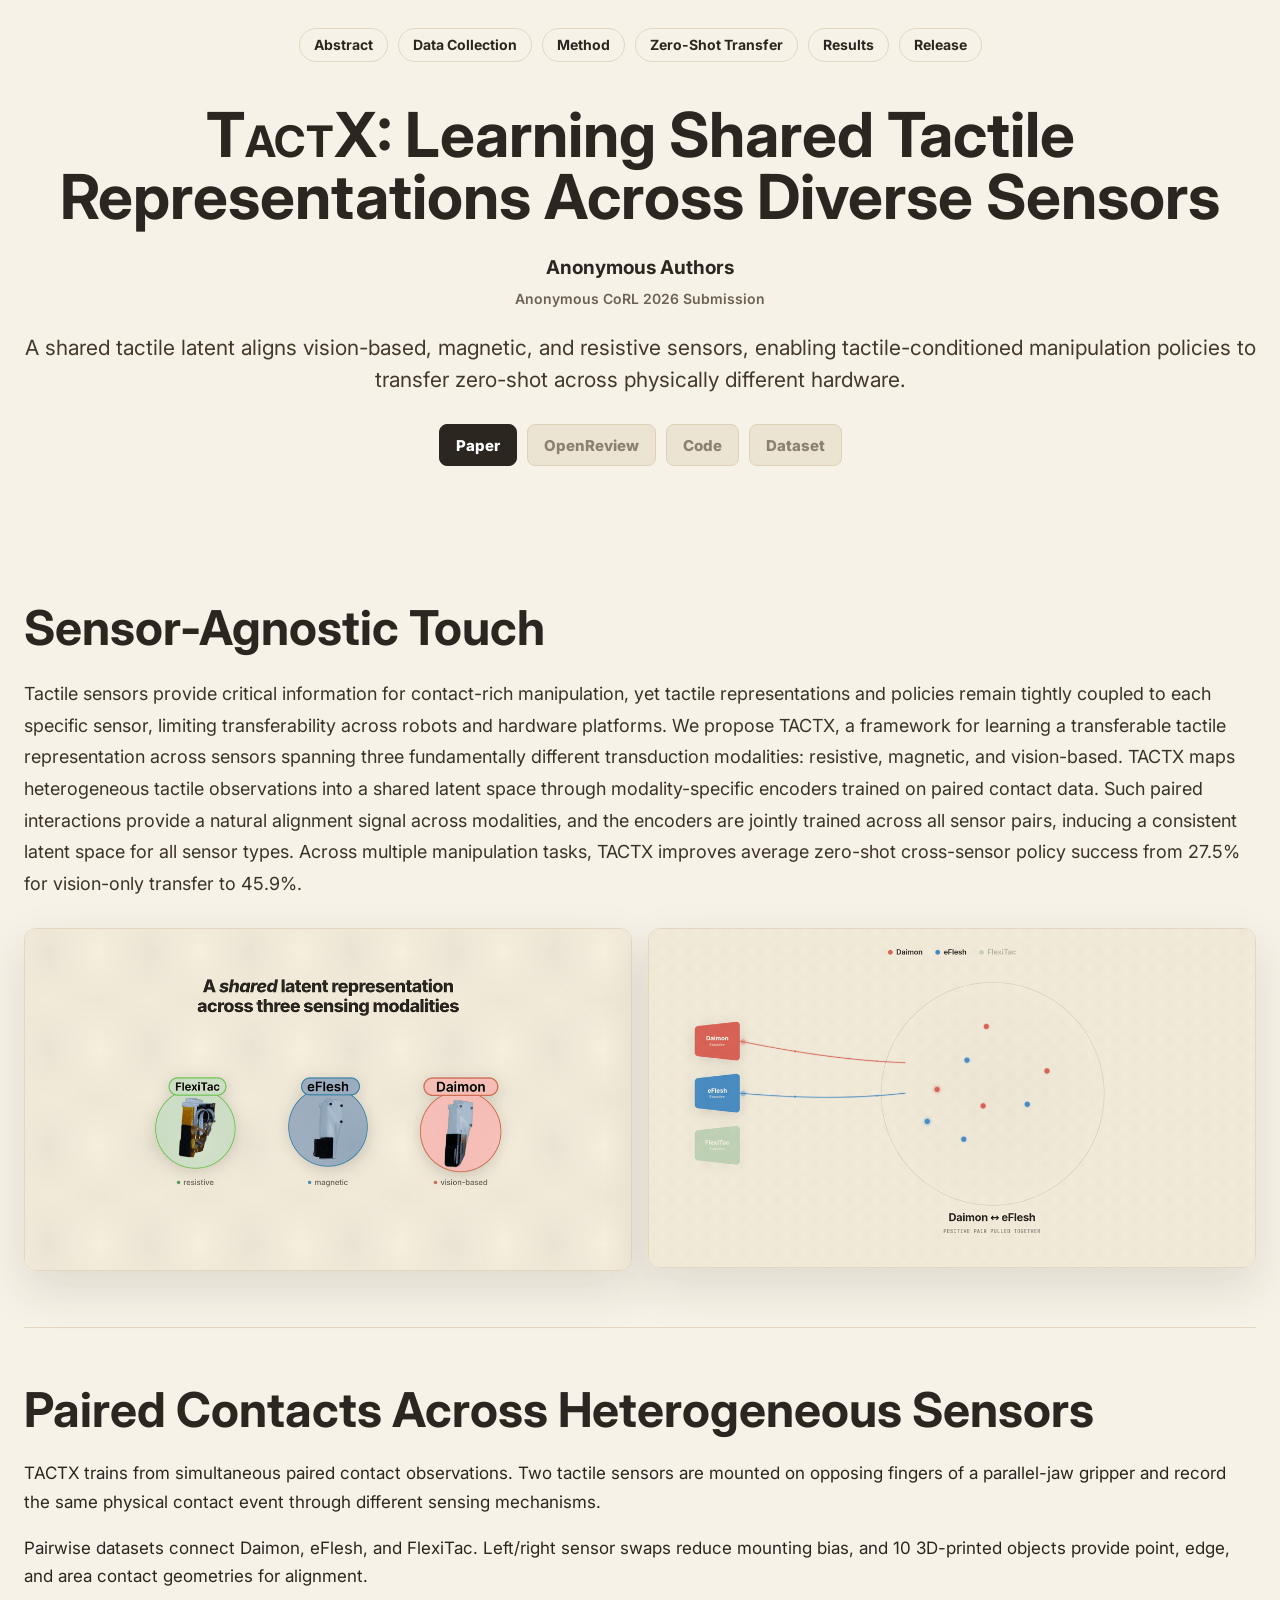
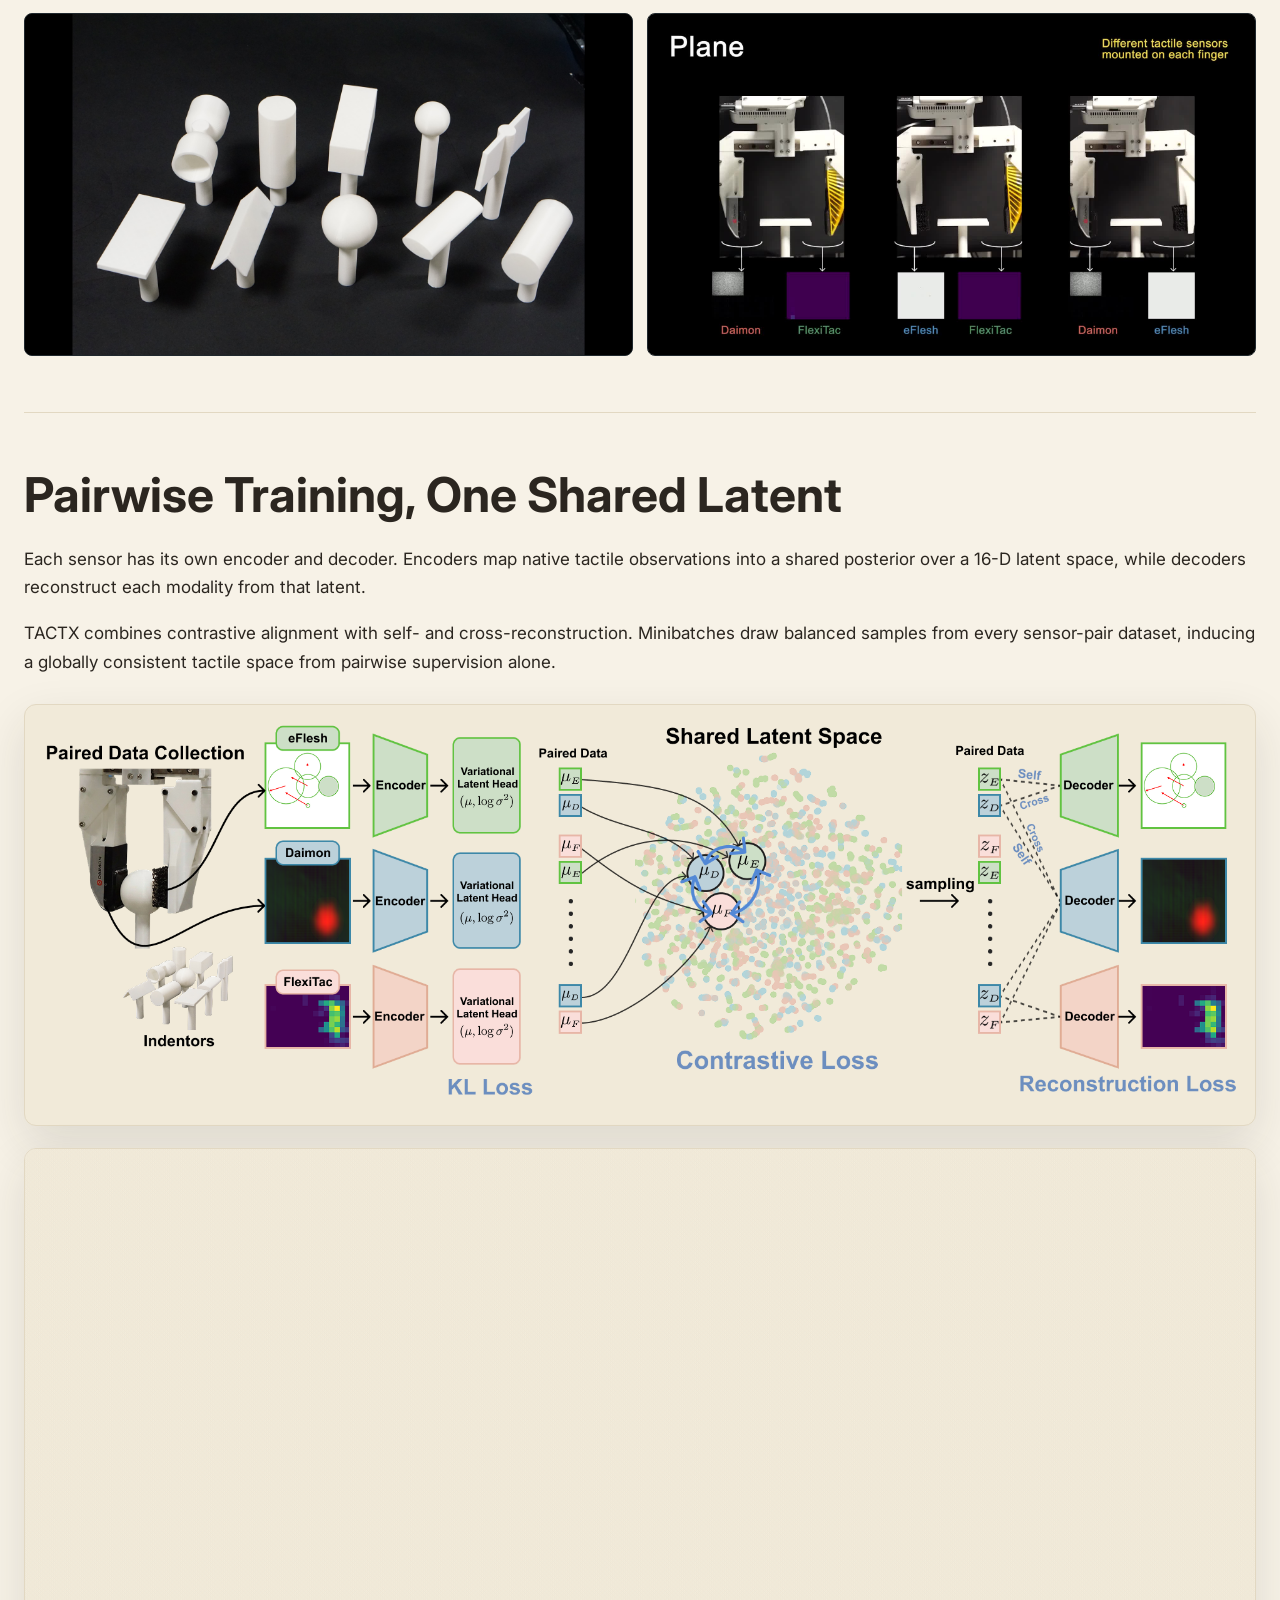
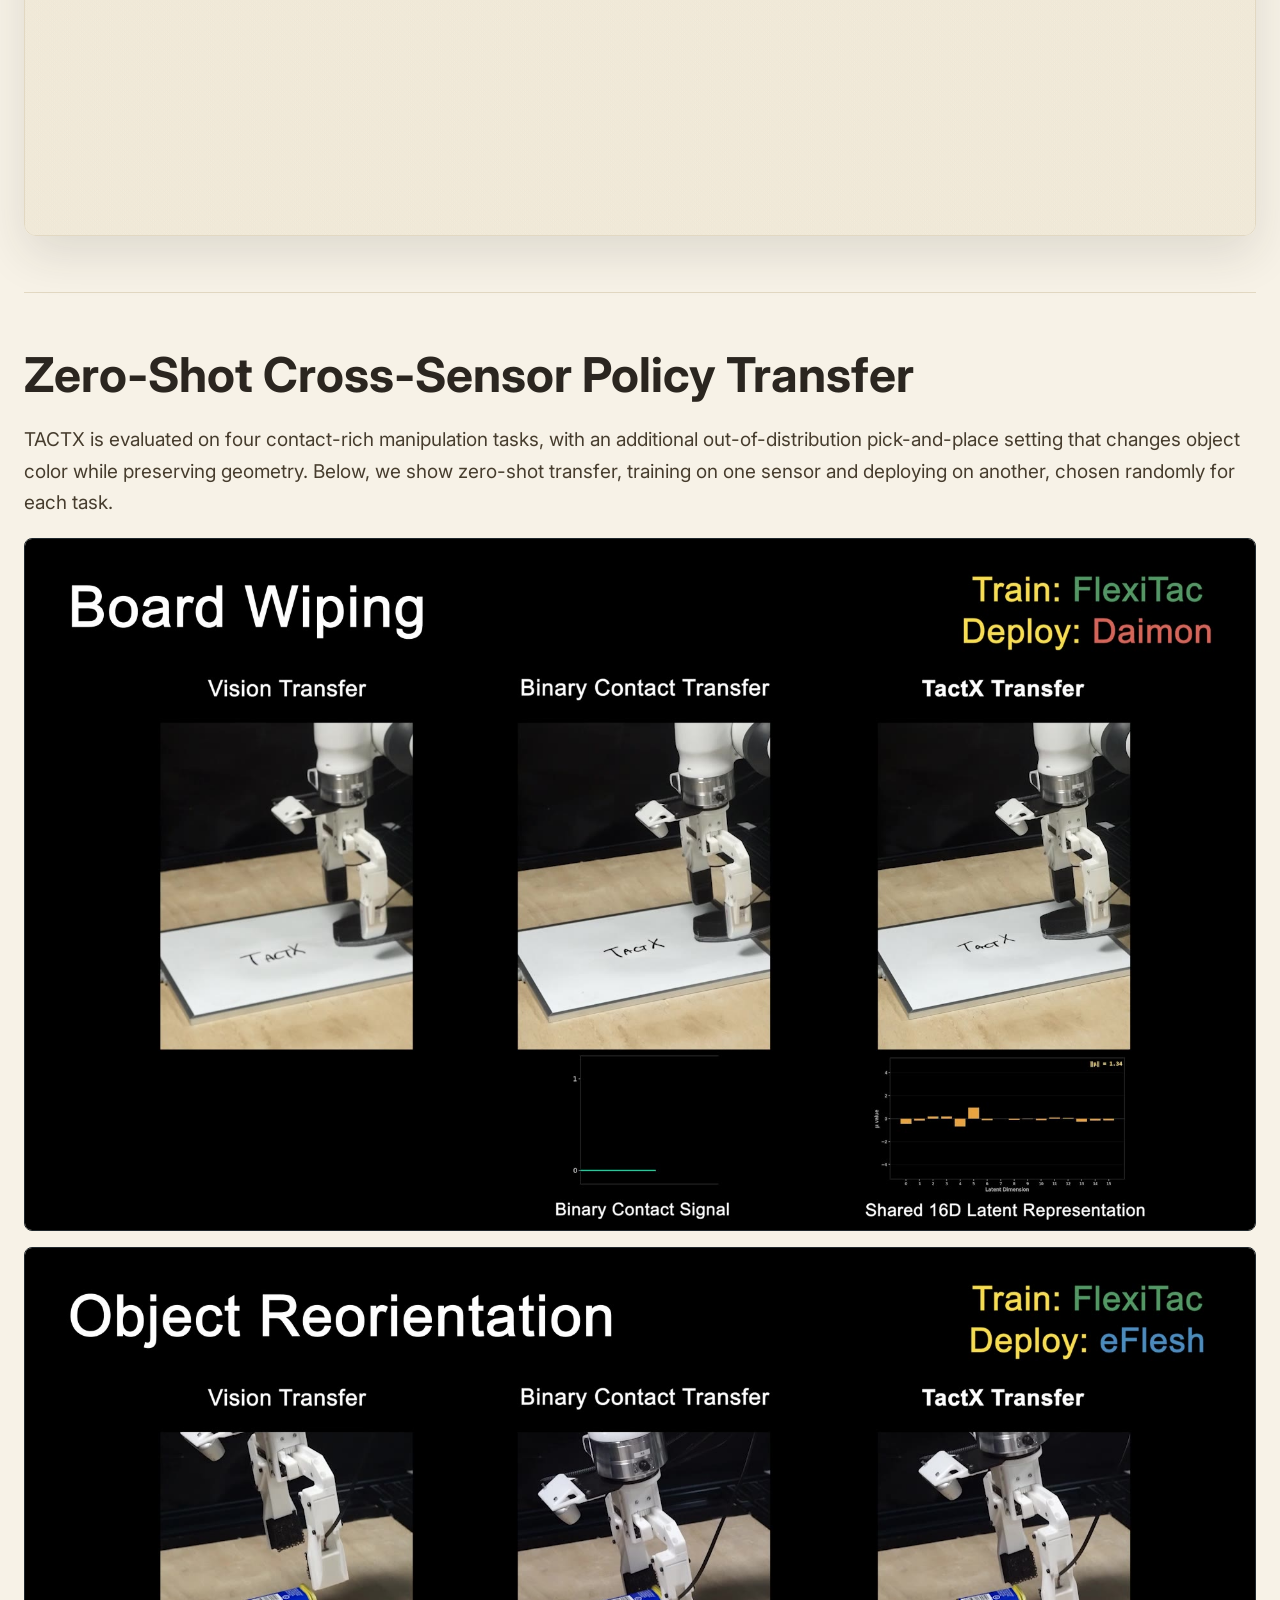
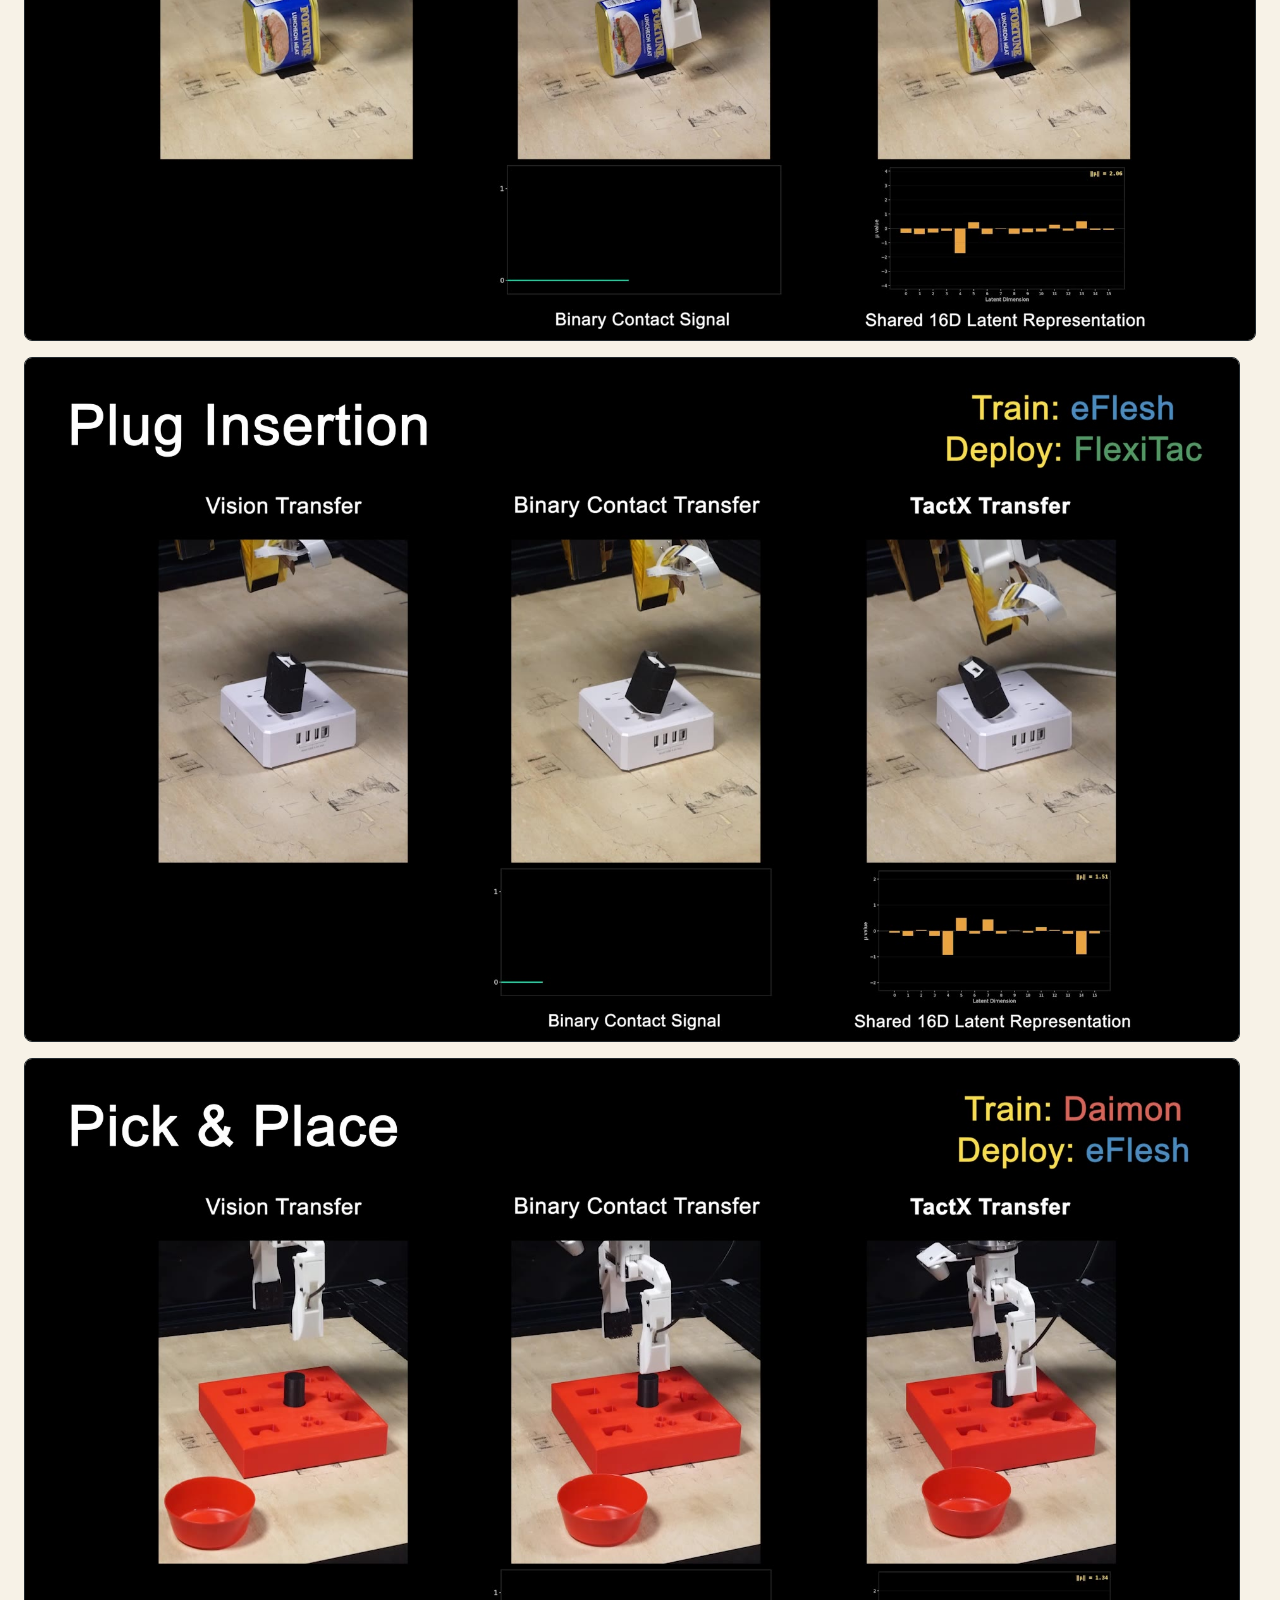
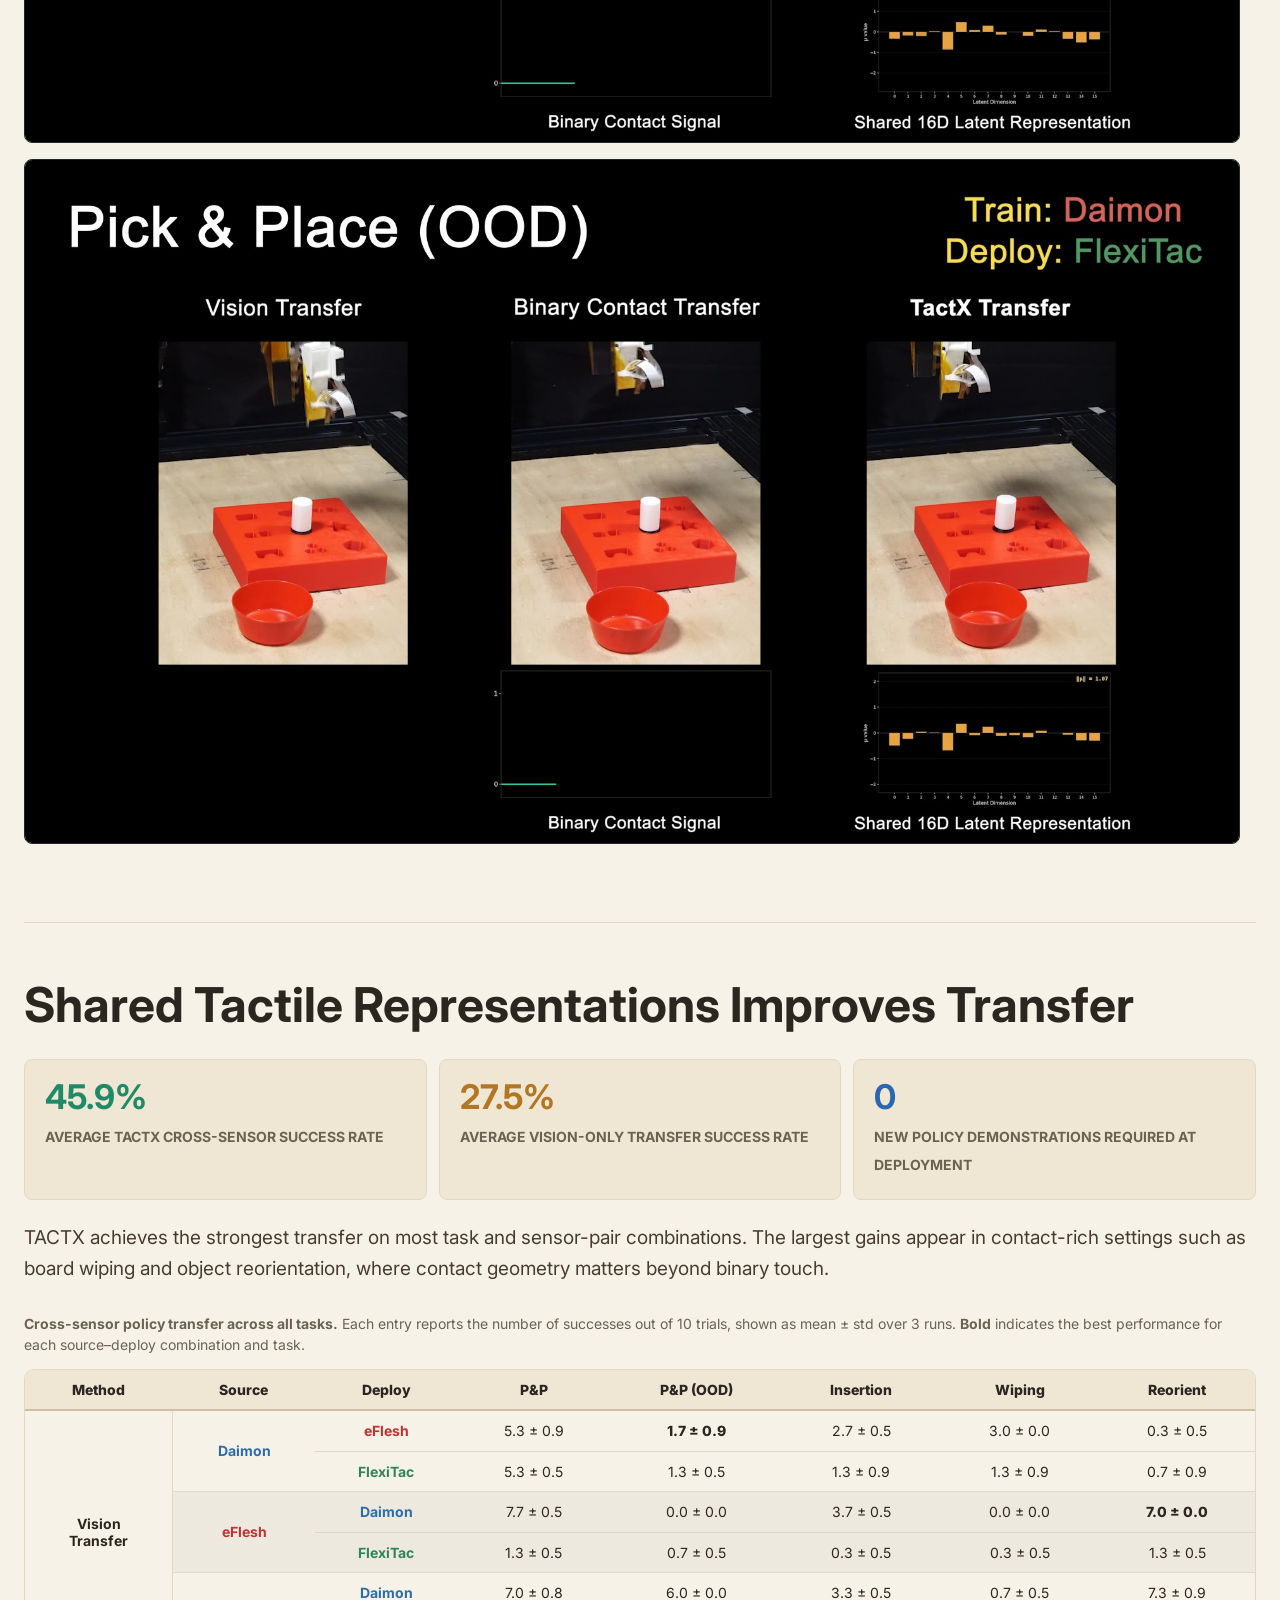
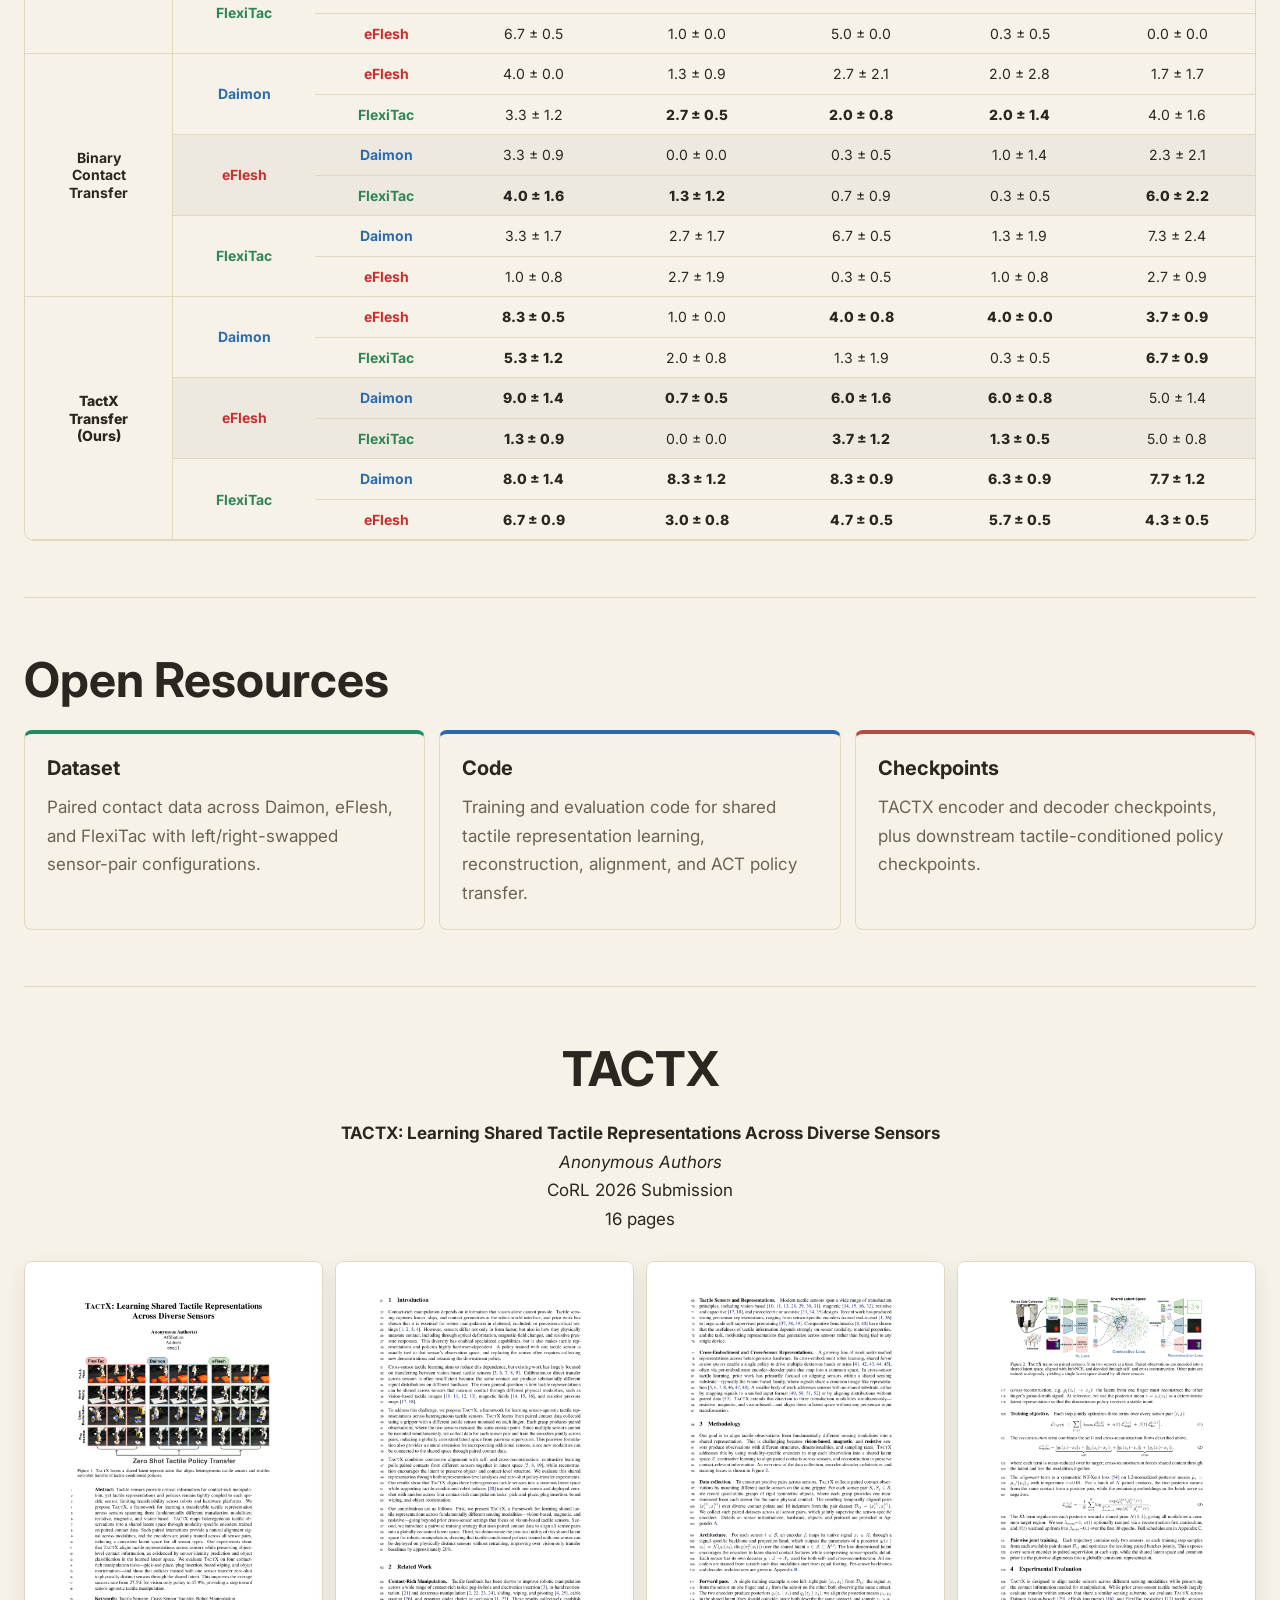
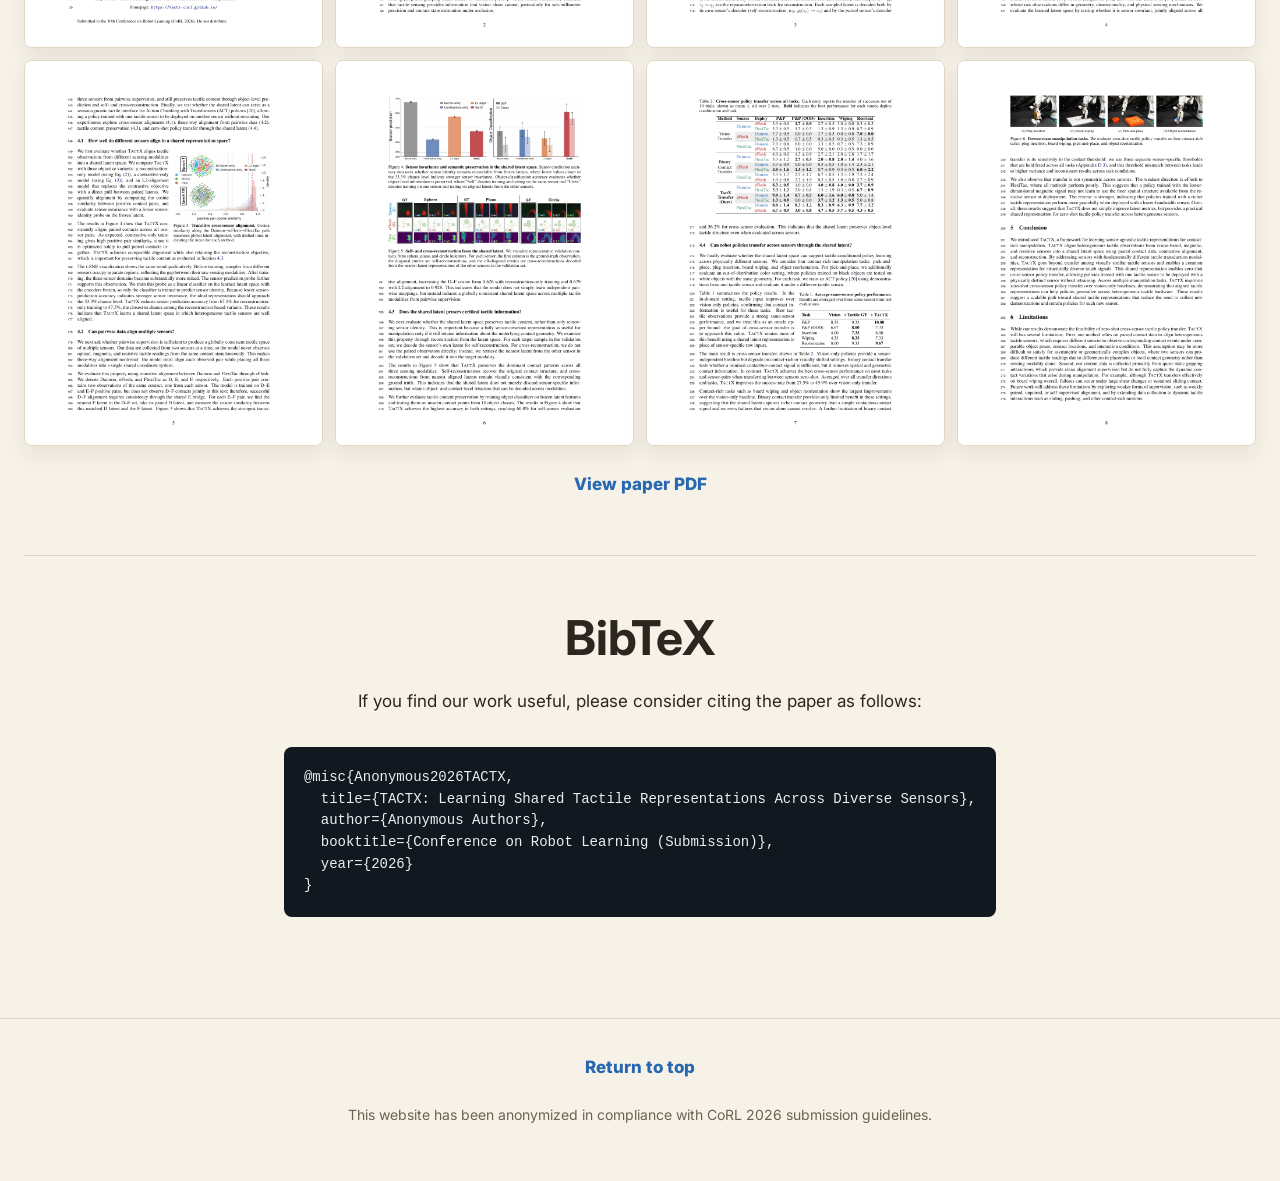
==== commit 2bc98ad8: "Redesign site: beige theme, intro/latent/architecture figures, results table" ====
--- a/index.html
+++ b/index.html
@@ -3,13 +3,13 @@
 <head>
 	<meta charset="utf-8">
 	<meta name="viewport" content="width=device-width, initial-scale=1">
-	<title>TACT X: Learning Shared Tactile Representations Across Diverse Sensors</title>
-	<meta property="og:title" content="TACT X: Learning Shared Tactile Representations Across Diverse Sensors">
-	<meta property="og:description" content="TACT X learns shared tactile representations across vision-based, magnetic, and resistive sensors for zero-shot cross-sensor manipulation policy transfer.">
+	<title>TACTX: Learning Shared Tactile Representations Across Diverse Sensors</title>
+	<meta property="og:title" content="TACTX: Learning Shared Tactile Representations Across Diverse Sensors">
+	<meta property="og:description" content="TACTX learns shared tactile representations across vision-based, magnetic, and resistive sensors for zero-shot cross-sensor manipulation policy transfer.">
 	<link rel="preconnect" href="https://fonts.googleapis.com">
 	<link rel="preconnect" href="https://fonts.gstatic.com" crossorigin>
 	<link rel="stylesheet" href="https://fonts.googleapis.com/css2?family=Inter:wght@400;500;600;700;800&display=swap">
-	<link rel="stylesheet" href="style.css?v=1.8">
+	<link rel="stylesheet" href="style.css?v=2.0">
 </head>
 <body>
 	<header class="header" id="top">
@@ -44,14 +44,14 @@
 				<h2>Sensor-Agnostic Touch</h2>
 			</div>
 			<p class="abstract">
-				Tactile sensors provide critical information for contact-rich manipulation, yet tactile representations and policies remain tightly coupled to each specific sensor, limiting transferability across robots and hardware platforms. We propose TACT X, a framework for learning a transferable tactile representation across sensors spanning three fundamentally different transduction modalities: resistive, magnetic, and vision-based. TACT X maps heterogeneous tactile observations into a shared latent space through modality-specific encoders trained on paired contact data. Such paired interactions provide a natural alignment signal across modalities, and the encoders are jointly trained across all sensor pairs, inducing a consistent latent space for all sensor types. Across multiple manipulation tasks, TACT X improves average zero-shot cross-sensor policy success from 27.5% for vision-only transfer to 45.9%.
+				Tactile sensors provide critical information for contact-rich manipulation, yet tactile representations and policies remain tightly coupled to each specific sensor, limiting transferability across robots and hardware platforms. We propose TACTX, a framework for learning a transferable tactile representation across sensors spanning three fundamentally different transduction modalities: resistive, magnetic, and vision-based. TACTX maps heterogeneous tactile observations into a shared latent space through modality-specific encoders trained on paired contact data. Such paired interactions provide a natural alignment signal across modalities, and the encoders are jointly trained across all sensor pairs, inducing a consistent latent space for all sensor types. Across multiple manipulation tasks, TACTX improves average zero-shot cross-sensor policy success from 27.5% for vision-only transfer to 45.9%.
 			</p>
 			<div class="latent-row">
 				<figure class="intro-anim">
-					<img src="animations/intro_shared.gif" alt="TACT X intro animation: a shared latent representation across three sensing modalities.">
+					<img src="animations/intro_shared.gif" alt="TACTX intro animation: a shared latent representation across three sensing modalities.">
 				</figure>
 				<figure class="intro-anim">
-					<img src="animations/latent_beige_crop.gif" alt="TACT X latent space animation: paired contacts aligning in the shared tactile latent space.">
+					<img src="animations/latent_beige_crop.gif" alt="TACTX latent space animation: paired contacts aligning in the shared tactile latent space.">
 				</figure>
 			</div>
 		</section>
@@ -64,7 +64,7 @@
 			</div>
 			<div class="data-intro">
 				<p>
-					TACT X trains from simultaneous paired contact observations. Two tactile sensors are mounted on opposing fingers of a parallel-jaw gripper and record the same physical contact event through different sensing mechanisms.
+					TACTX trains from simultaneous paired contact observations. Two tactile sensors are mounted on opposing fingers of a parallel-jaw gripper and record the same physical contact event through different sensing mechanisms.
 				</p>
 				<p>
 					Pairwise datasets connect Daimon, eFlesh, and FlexiTac. Left/right sensor swaps reduce mounting bias, and 10 3D-printed objects provide point, edge, and area contact geometries for alignment.
@@ -93,15 +93,15 @@
 					Each sensor has its own encoder and decoder. Encoders map native tactile observations into a shared posterior over a 16-D latent space, while decoders reconstruct each modality from that latent.
 				</p>
 				<p>
-					TACT X combines contrastive alignment with self- and cross-reconstruction. Minibatches draw balanced samples from every sensor-pair dataset, inducing a globally consistent tactile space from pairwise supervision alone.
+					TACTX combines contrastive alignment with self- and cross-reconstruction. Minibatches draw balanced samples from every sensor-pair dataset, inducing a globally consistent tactile space from pairwise supervision alone.
 				</p>
 			</div>
 			<div class="anim-stack">
 				<figure class="method-anim method-figure">
-					<img src="images/architecture.png" alt="TACT X architecture: modality-specific encoders and variational latent heads map each sensor into a shared latent space trained with InfoNCE, KL, and reconstruction losses.">
+					<img src="images/architecture.png" alt="TACTX architecture: modality-specific encoders and variational latent heads map each sensor into a shared latent space trained with InfoNCE, KL, and reconstruction losses.">
 				</figure>
 				<figure class="method-anim">
-					<img src="animations/architecture_beige_crop.gif" alt="TACT X architecture animation: forward pass for one paired contact through the shared latent space.">
+					<img src="animations/architecture_beige_crop.gif" alt="TACTX architecture animation: forward pass for one paired contact through the shared latent space.">
 				</figure>
 			</div>
 		</section>
@@ -113,7 +113,7 @@
 				<h2>Zero-Shot Cross-Sensor Policy Transfer</h2>
 			</div>
 			<p class="lead">
-				TACT X is evaluated on four contact-rich manipulation tasks, with an additional out-of-distribution pick-and-place setting that changes object color while preserving geometry.
+				TACTX is evaluated on four contact-rich manipulation tasks, with an additional out-of-distribution pick-and-place setting that changes object color while preserving geometry. Below, we show zero-shot transfer, training on one sensor and deploying on another, chosen randomly for each task.
 			</p>
 			<div class="demo-stack">
 				<article class="video-card">
@@ -153,7 +153,7 @@
 			<div class="result-grid">
 				<article class="result-card">
 					<strong>45.9%</strong>
-					<span>average TACT X cross-sensor success rate</span>
+					<span>average TACTX cross-sensor success rate</span>
 				</article>
 				<article class="result-card">
 					<strong>27.5%</strong>
@@ -165,7 +165,7 @@
 				</article>
 			</div>
 			<p class="lead">
-				TACT X achieves the strongest transfer on most task and sensor-pair combinations. The largest gains appear in contact-rich settings such as board wiping and object reorientation, where contact geometry matters beyond binary touch.
+				TACTX achieves the strongest transfer on most task and sensor-pair combinations. The largest gains appear in contact-rich settings such as board wiping and object reorientation, where contact geometry matters beyond binary touch.
 			</p>
 			<figure class="table-figure">
 				<figcaption><strong>Cross-sensor policy transfer across all tasks.</strong> Each entry reports the number of successes out of 10 trials, shown as mean &plusmn; std over 3 runs. <strong>Bold</strong> indicates the best performance for each source&ndash;deploy combination and task.</figcaption>
@@ -293,7 +293,7 @@
 				</article>
 				<article class="card">
 					<h3>Checkpoints</h3>
-					<p>TACT X encoder and decoder checkpoints, plus downstream tactile-conditioned policy checkpoints.</p>
+					<p>TACTX encoder and decoder checkpoints, plus downstream tactile-conditioned policy checkpoints.</p>
 				</article>
 			</div>
 		</section>
@@ -302,10 +302,10 @@
 
 		<section class="section paper-section" id="paper">
 			<div class="section-heading">
-				<h2>TACT X</h2>
+				<h2>TACTX</h2>
 			</div>
 			<p>
-				<strong>TACT X: Learning Shared Tactile Representations Across Diverse Sensors</strong><br>
+				<strong>TACTX: Learning Shared Tactile Representations Across Diverse Sensors</strong><br>
 				<span class="italic">Anonymous Authors</span><br>
 				CoRL 2026 Submission<br>
 				16 pages
@@ -331,7 +331,7 @@
 			</div>
 			<p>If you find our work useful, please consider citing the paper as follows:</p>
 			<pre class="bibtex" id="bibtex-text">@misc{Anonymous2026TACTX,
-  title={TACT X: Learning Shared Tactile Representations Across Diverse Sensors},
+  title={TACTX: Learning Shared Tactile Representations Across Diverse Sensors},
   author={Anonymous Authors},
   booktitle={Conference on Robot Learning (Submission)},
   year={2026}
--- a/style.css
+++ b/style.css
@@ -44,7 +44,7 @@
 }
 
 .header {
-	max-width: 1180px;
+	max-width: 1652px;
 	margin: 0 auto;
 	padding: 28px 24px 46px;
 	text-align: center;
@@ -89,7 +89,7 @@
 	letter-spacing: 0;
 	line-height: 1.0;
 	margin: 14px auto 24px;
-	max-width: 1080px;
+	max-width: 1512px;
 }
 
 .brand {
@@ -133,7 +133,7 @@
 	font-size: 21px;
 	line-height: 1.52;
 	margin: 0 auto 28px;
-	max-width: 900px;
+	max-width: 1260px;
 }
 
 .links {
@@ -173,7 +173,7 @@
 
 .content {
 	margin: 0 auto;
-	max-width: 1180px;
+	max-width: 1652px;
 	padding: 0 24px 36px;
 }
 
@@ -183,7 +183,7 @@
 
 .section-heading {
 	margin-bottom: 24px;
-	max-width: 820px;
+	max-width: 1148px;
 }
 
 .section-heading.center {
@@ -228,15 +228,15 @@
 	color: #473d2e;
 	font-size: 19px;
 	line-height: 1.65;
-	max-width: 880px;
+	max-width: 1232px;
 }
 
 .demo-stack {
 	display: grid;
 	gap: 16px;
 	grid-template-columns: 1fr;
-	margin-bottom: 22px;
-	max-width: 920px;
+	margin: 0 auto 22px;
+	max-width: 1288px;
 }
 
 .demo-stack .video-card video {
@@ -254,7 +254,7 @@
 	font-size: 14px;
 	line-height: 1.5;
 	margin-bottom: 14px;
-	max-width: 1020px;
+	max-width: 1428px;
 }
 
 .table-wrap {
@@ -332,7 +332,7 @@
 	color: #3a3327;
 	font-size: 18px;
 	line-height: 1.76;
-	max-width: 1020px;
+	max-width: 1428px;
 }
 
 .stats,
@@ -435,7 +435,7 @@
 
 .intro-anim {
 	margin: 0 auto;
-	max-width: 1020px;
+	max-width: 1428px;
 }
 
 .latent-row {
@@ -461,14 +461,14 @@
 .data-intro,
 .method-intro {
 	margin-bottom: 22px;
-	max-width: 880px;
+	max-width: 1232px;
 }
 
 .anim-stack {
 	display: grid;
 	gap: 22px;
 	margin: 28px auto 0;
-	max-width: 1120px;
+	max-width: 1568px;
 }
 
 .method-anim {
@@ -605,7 +605,7 @@
 	gap: 12px;
 	grid-template-columns: repeat(4, minmax(0, 1fr));
 	margin: 28px auto 24px;
-	max-width: 1040px;
+	max-width: 1456px;
 }
 
 .thumbnails a {
@@ -644,7 +644,7 @@
 	border-top: 1px solid var(--line);
 	color: var(--muted);
 	margin: 0 auto;
-	max-width: 1180px;
+	max-width: 1652px;
 	padding: 34px 24px 54px;
 	text-align: center;
 }
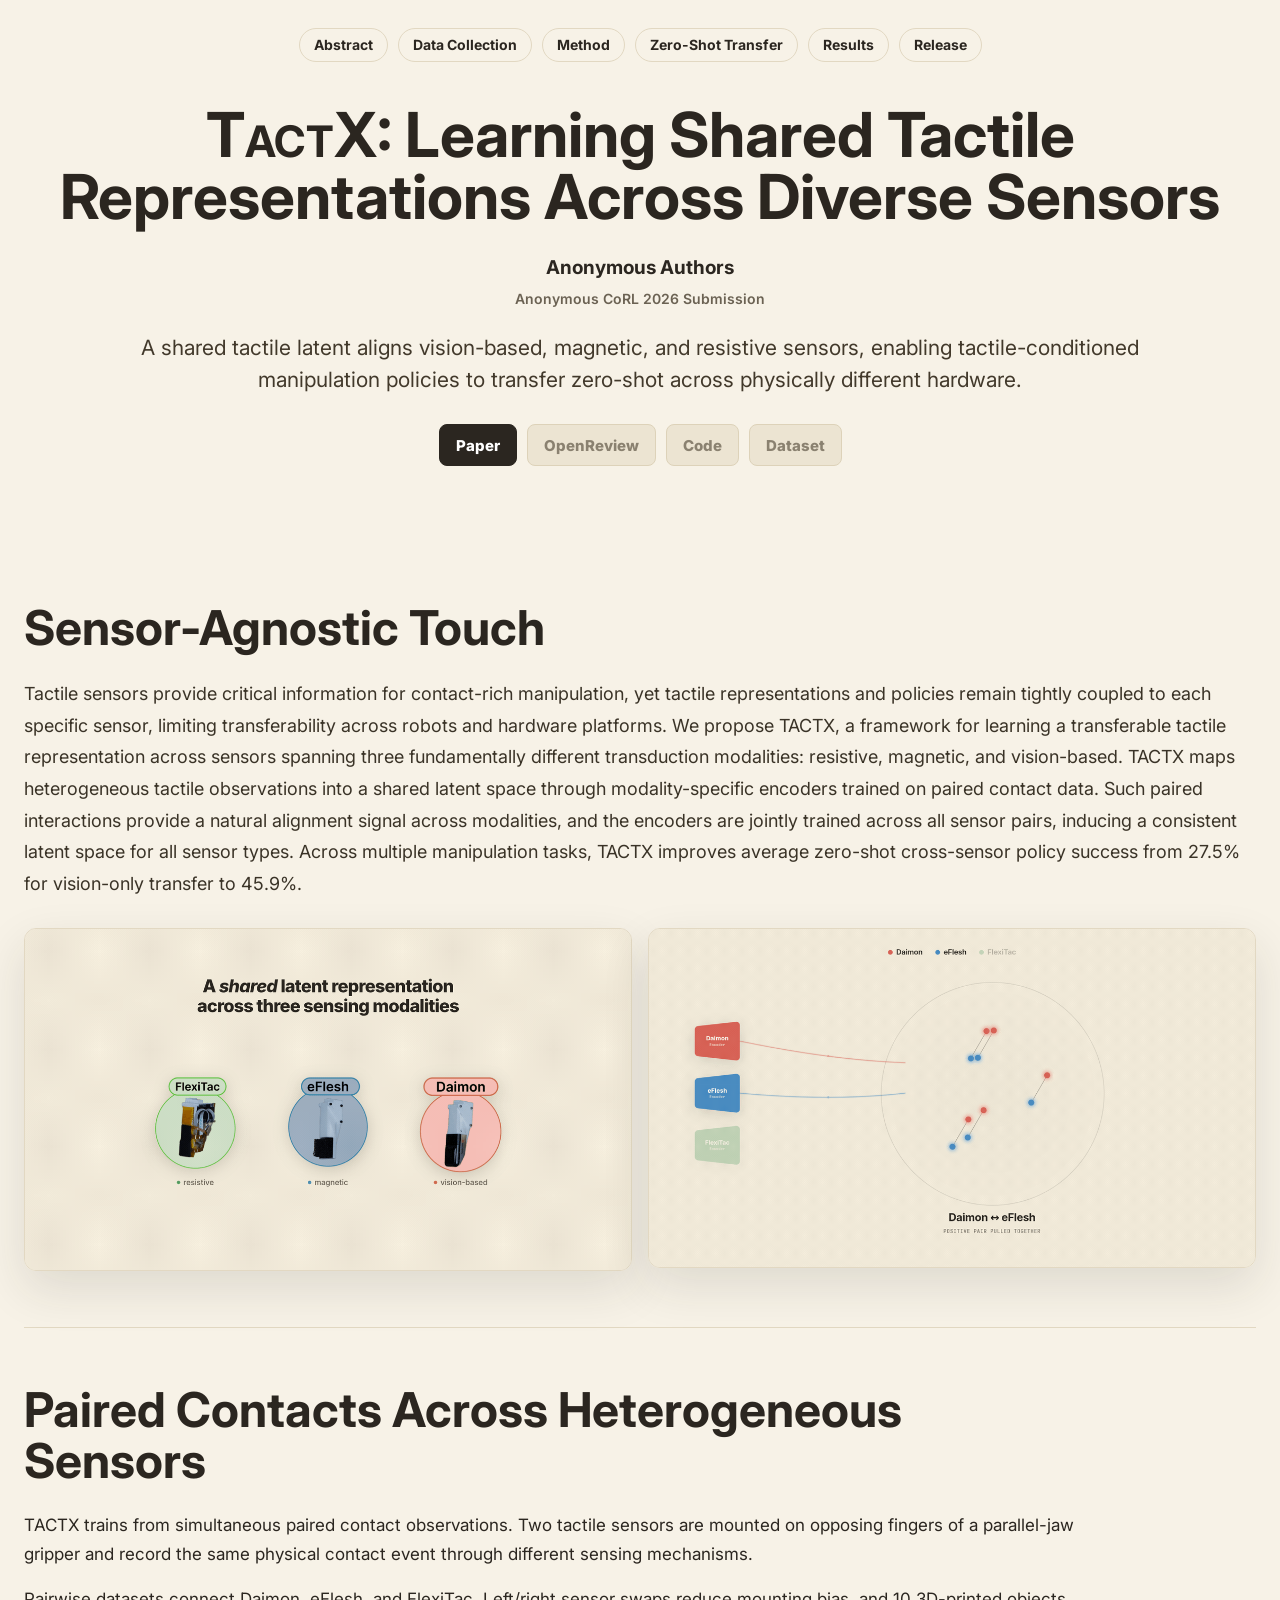
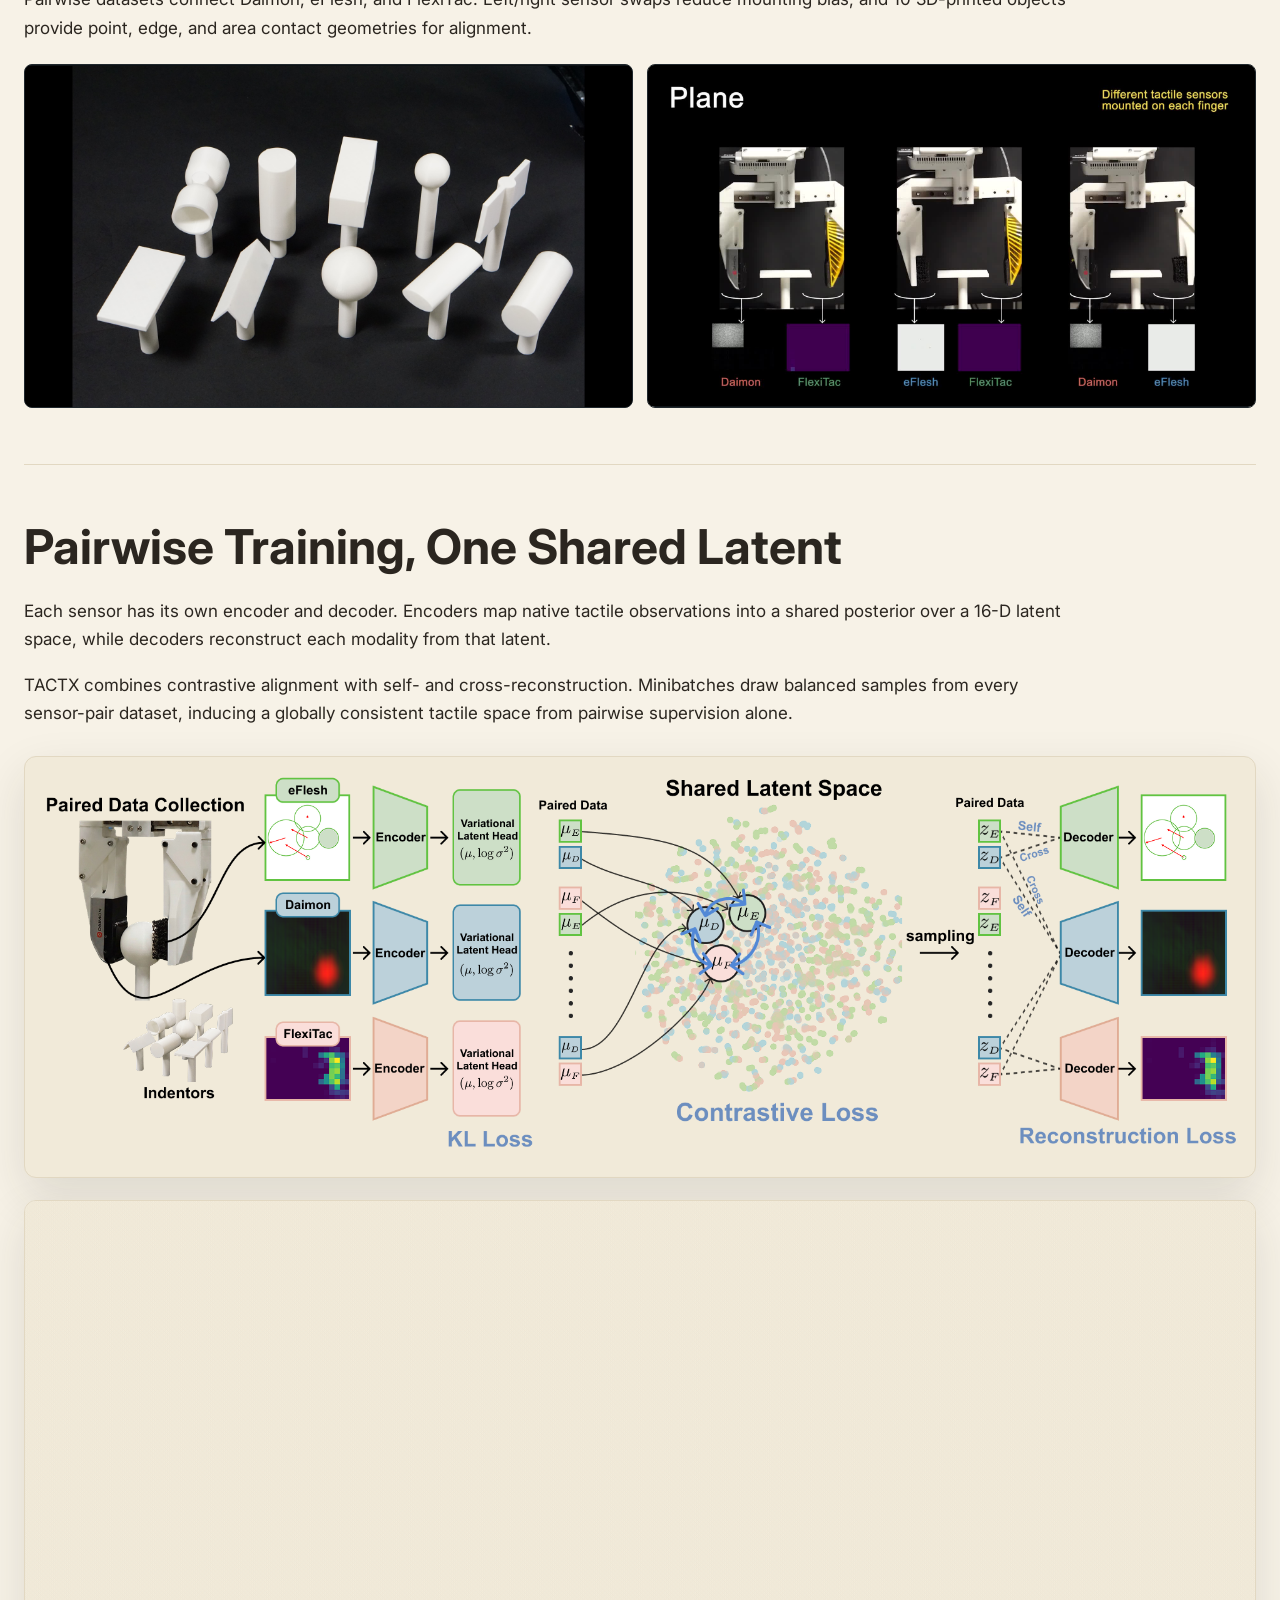
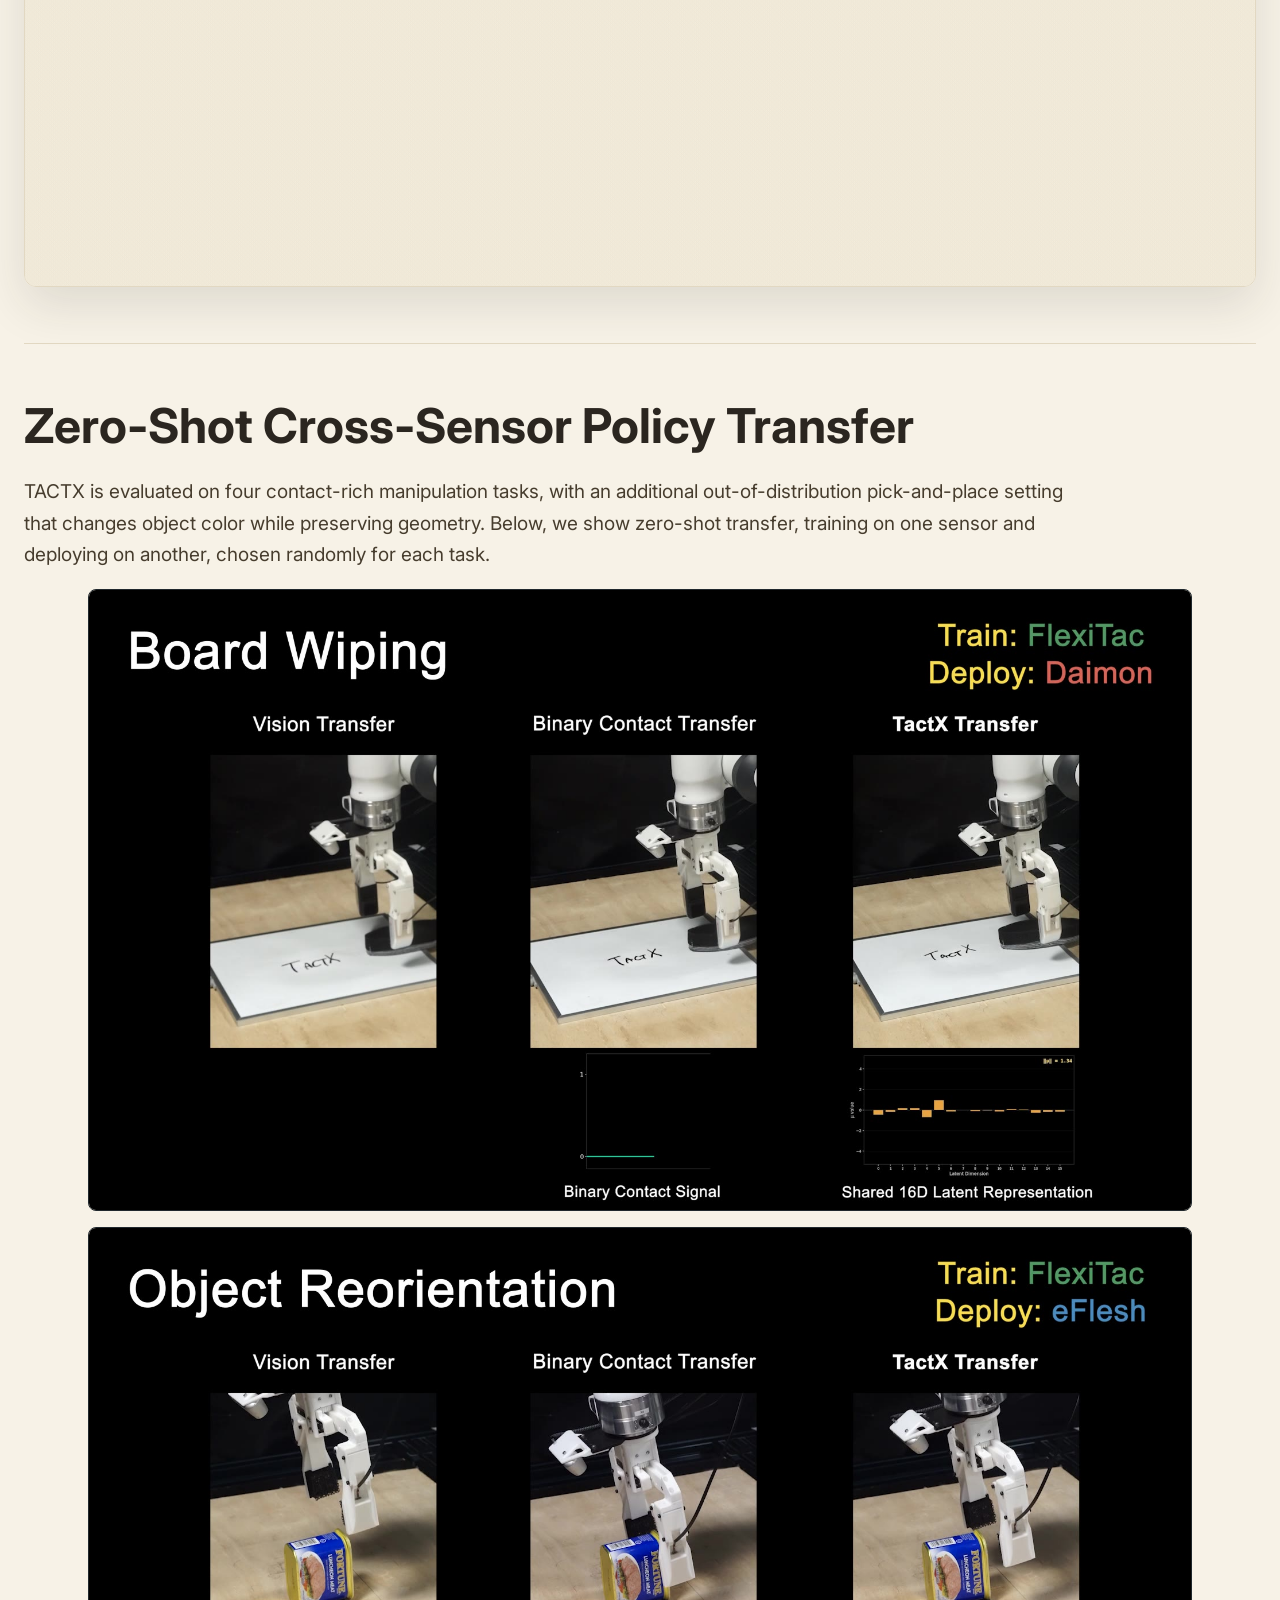
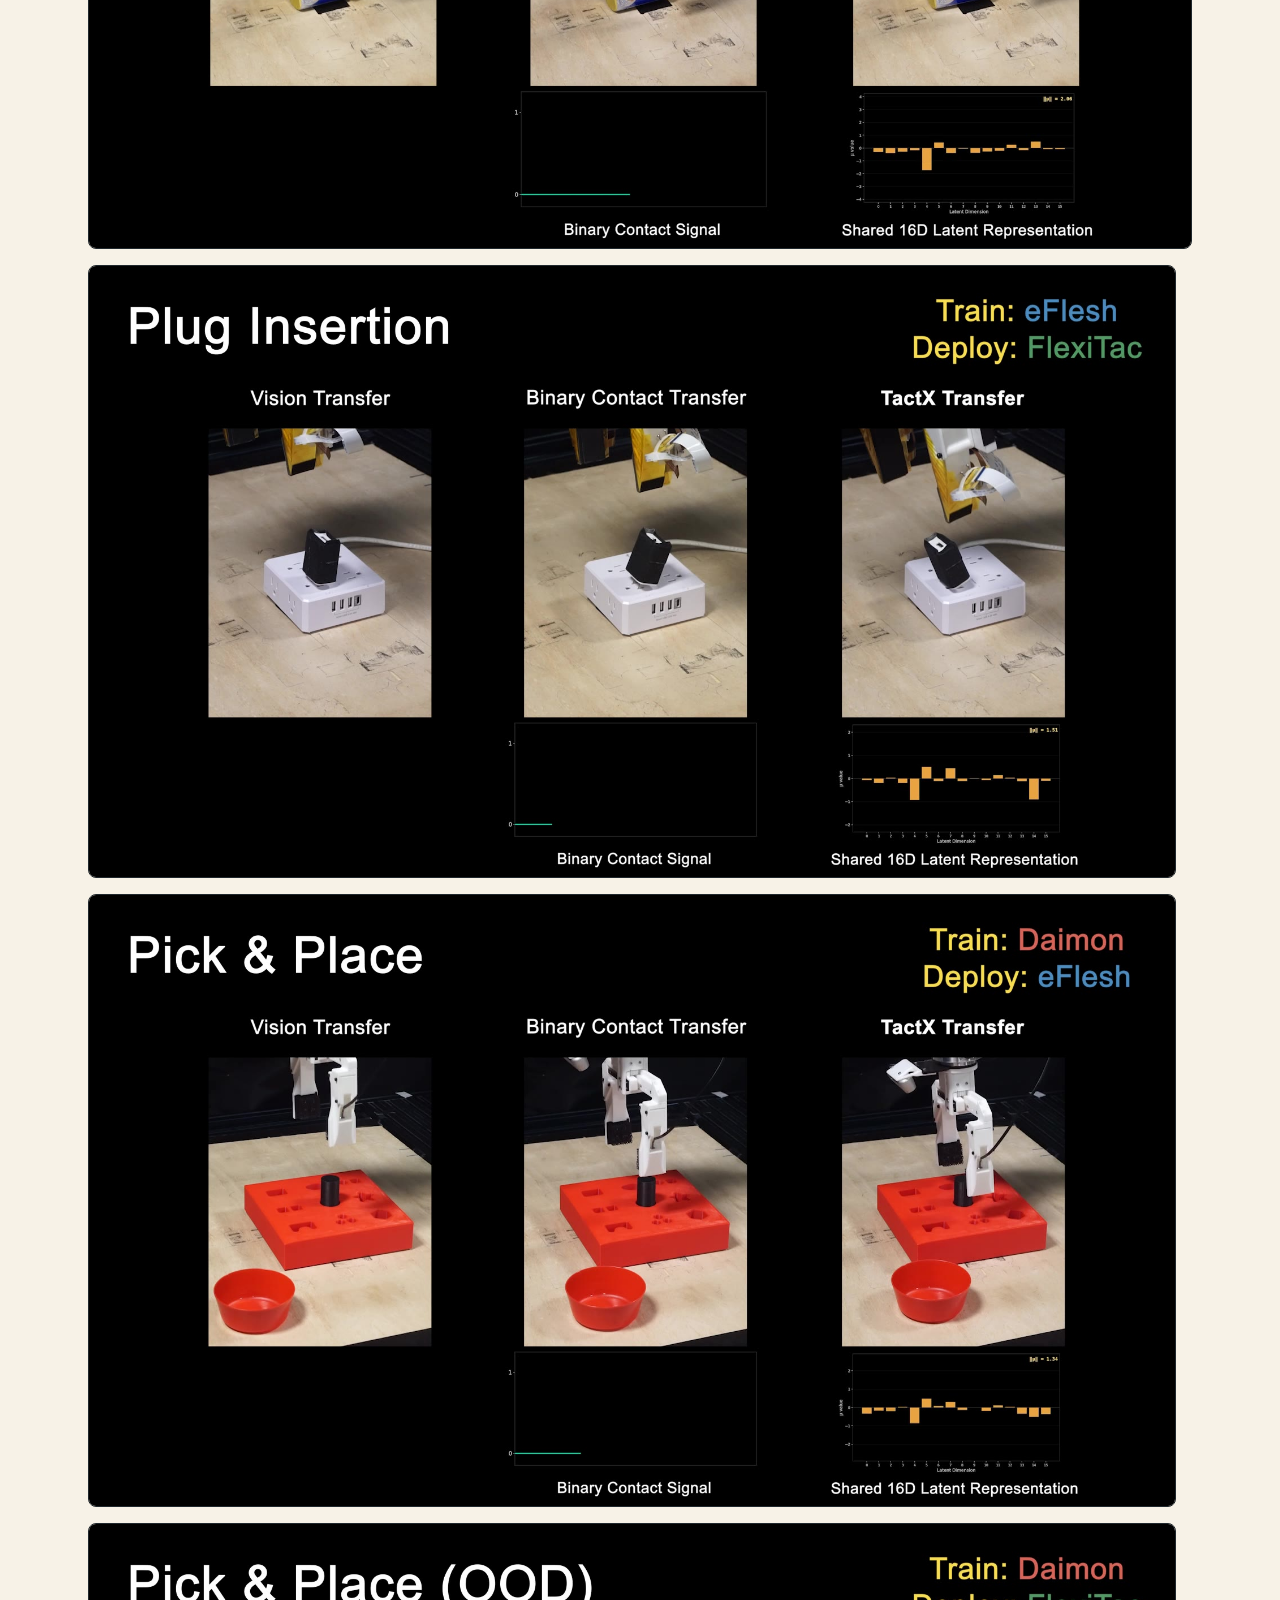
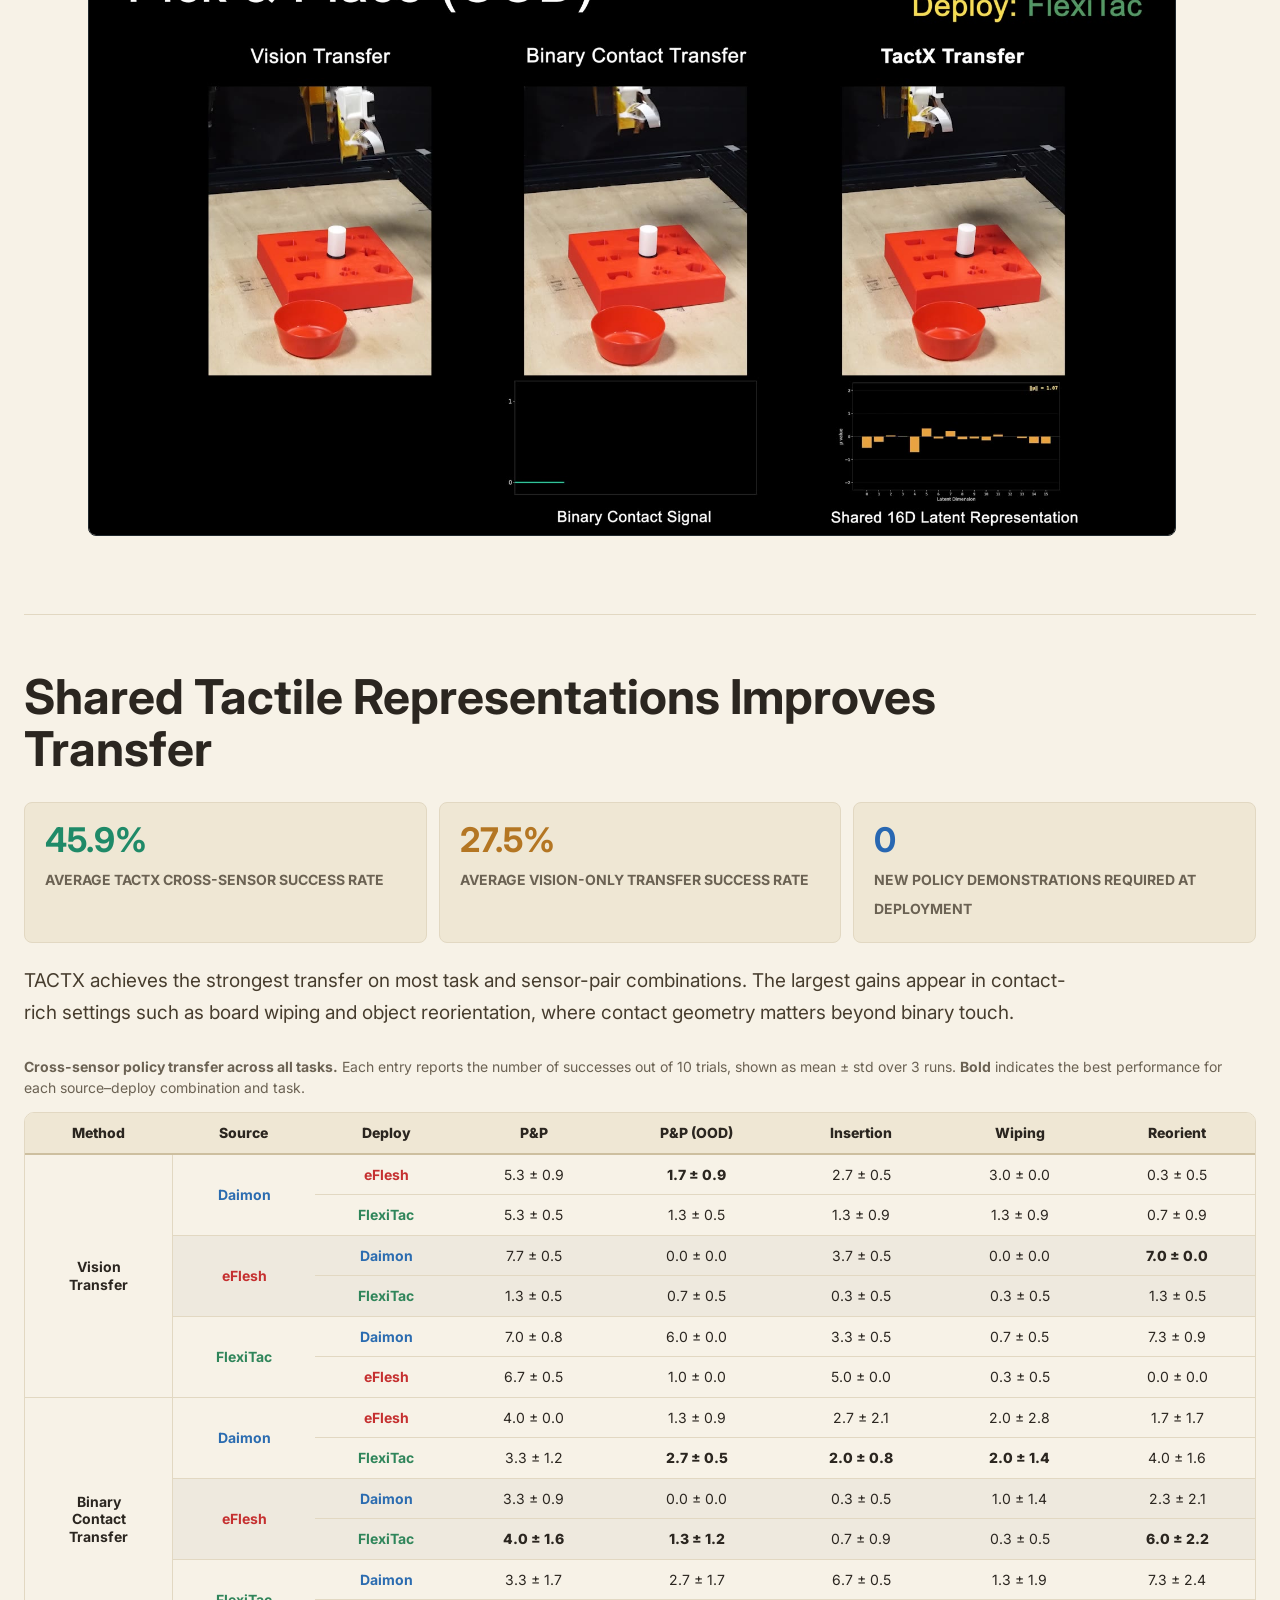
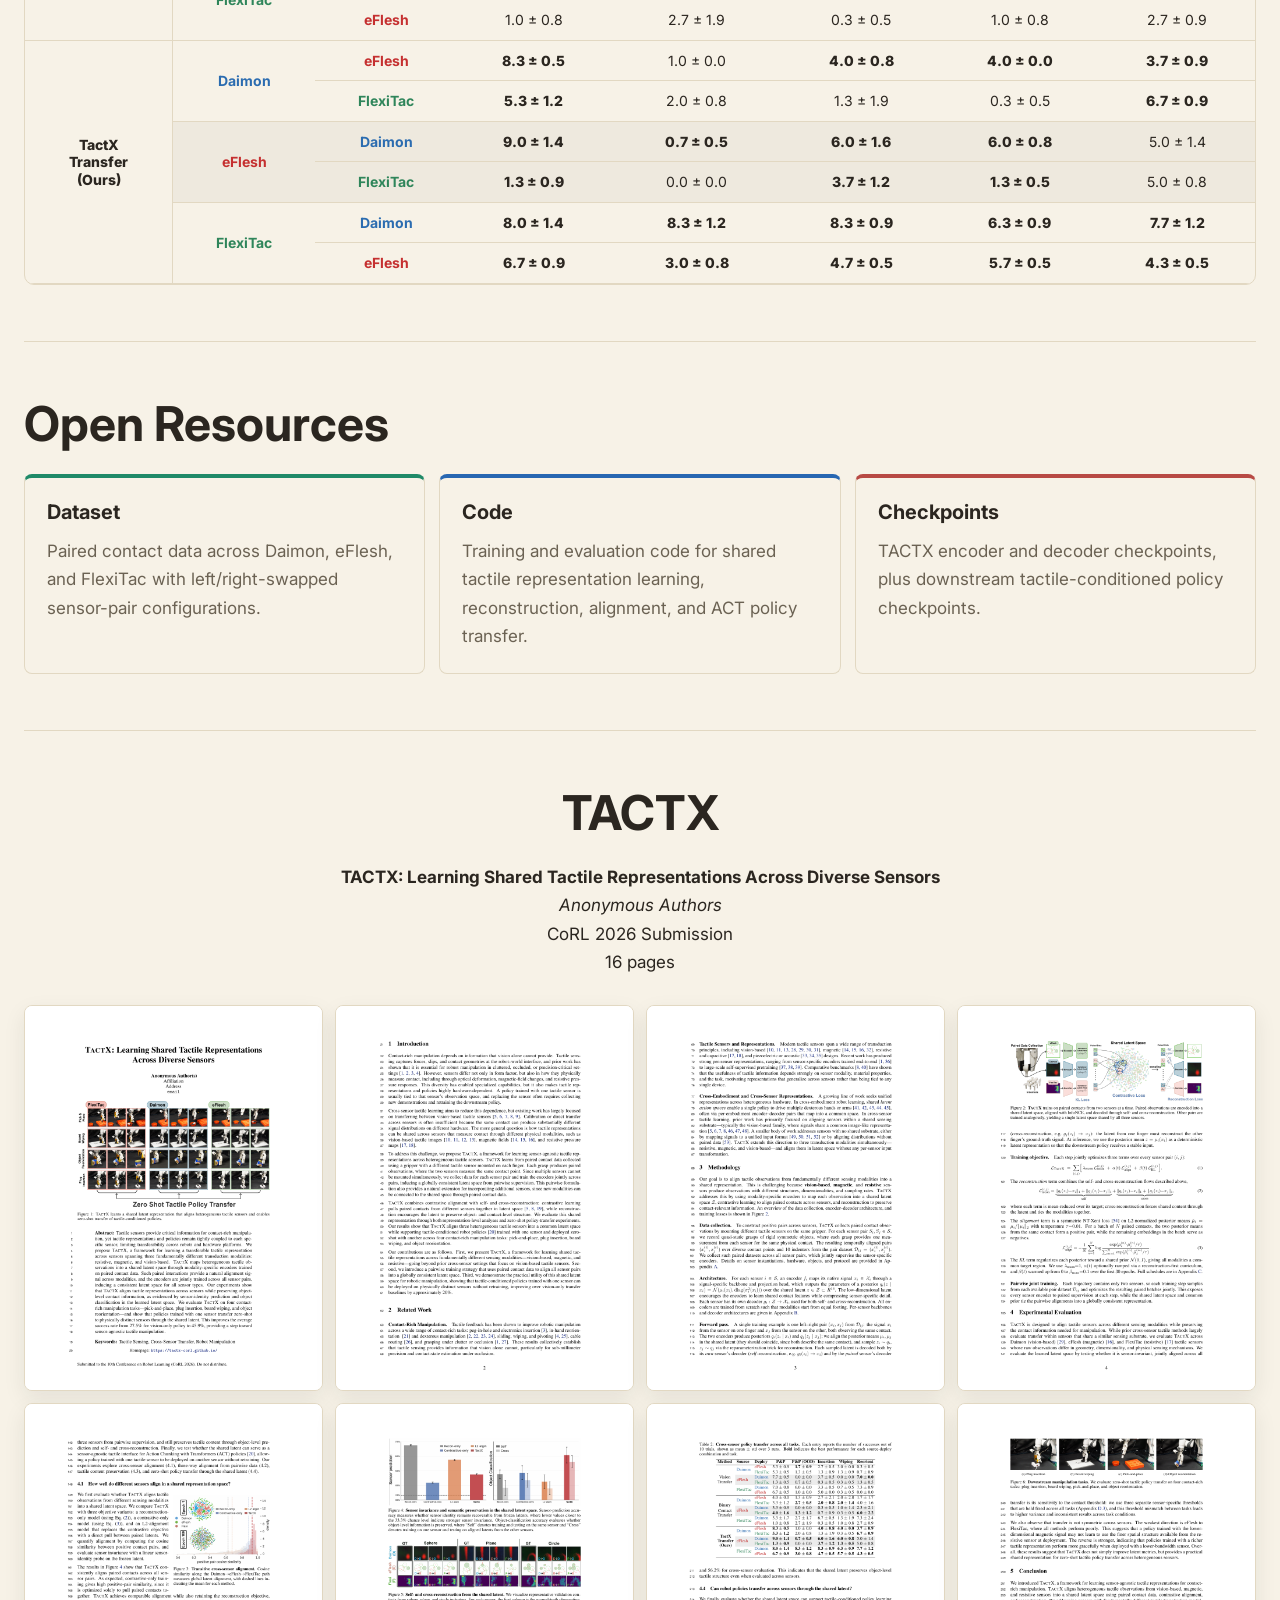
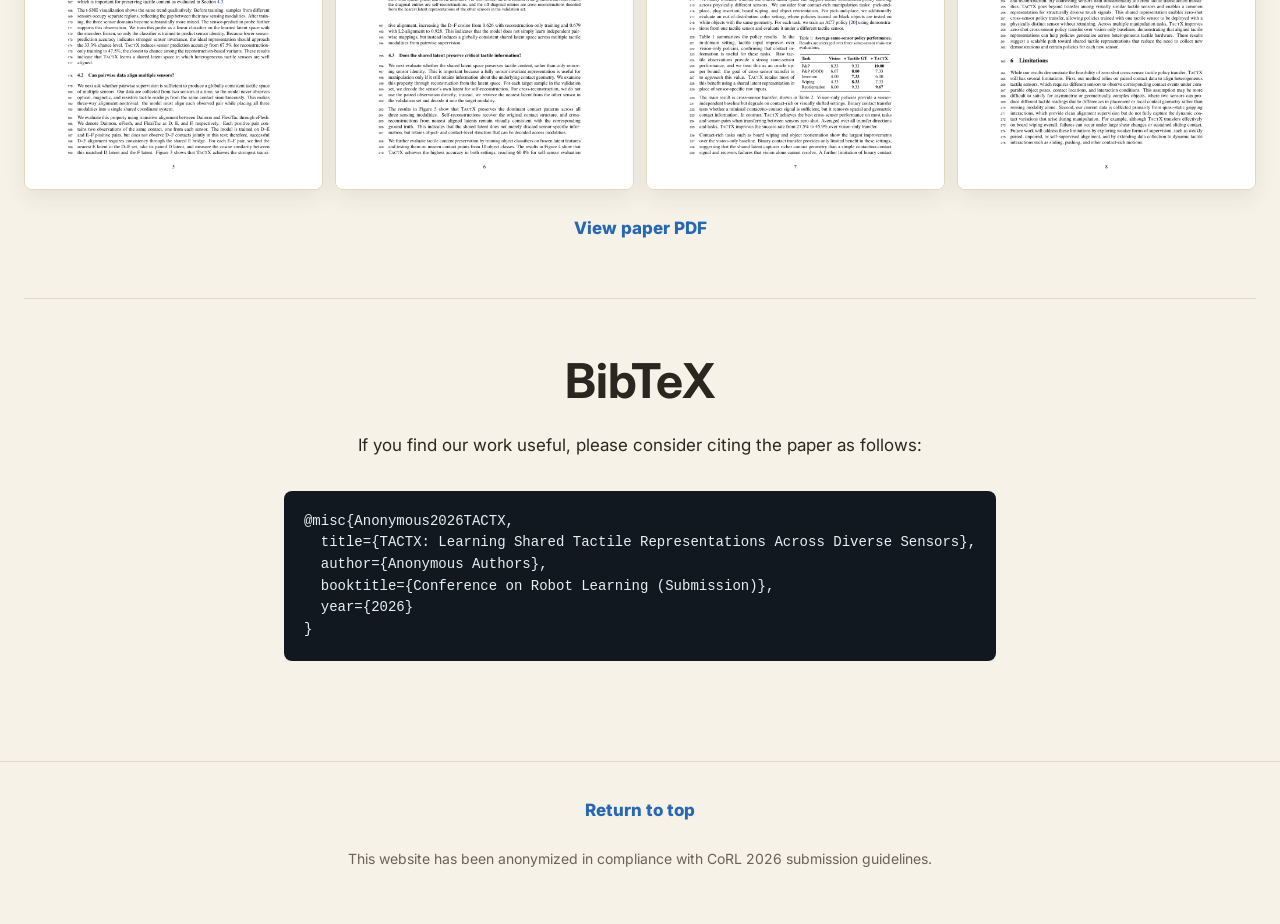
==== commit 5f693429: "Redesign site: beige theme, intro/latent/architecture figures, results table" ====
--- a/index.html
+++ b/index.html
@@ -9,7 +9,7 @@
 	<link rel="preconnect" href="https://fonts.googleapis.com">
 	<link rel="preconnect" href="https://fonts.gstatic.com" crossorigin>
 	<link rel="stylesheet" href="https://fonts.googleapis.com/css2?family=Inter:wght@400;500;600;700;800&display=swap">
-	<link rel="stylesheet" href="style.css?v=2.0">
+	<link rel="stylesheet" href="style.css?v=2.1">
 </head>
 <body>
 	<header class="header" id="top">
--- a/style.css
+++ b/style.css
@@ -44,7 +44,7 @@
 }
 
 .header {
-	max-width: 1652px;
+	max-width: 1416px;
 	margin: 0 auto;
 	padding: 28px 24px 46px;
 	text-align: center;
@@ -89,7 +89,7 @@
 	letter-spacing: 0;
 	line-height: 1.0;
 	margin: 14px auto 24px;
-	max-width: 1512px;
+	max-width: 1296px;
 }
 
 .brand {
@@ -133,7 +133,7 @@
 	font-size: 21px;
 	line-height: 1.52;
 	margin: 0 auto 28px;
-	max-width: 1260px;
+	max-width: 1080px;
 }
 
 .links {
@@ -173,7 +173,7 @@
 
 .content {
 	margin: 0 auto;
-	max-width: 1652px;
+	max-width: 1416px;
 	padding: 0 24px 36px;
 }
 
@@ -183,7 +183,7 @@
 
 .section-heading {
 	margin-bottom: 24px;
-	max-width: 1148px;
+	max-width: 984px;
 }
 
 .section-heading.center {
@@ -228,7 +228,7 @@
 	color: #473d2e;
 	font-size: 19px;
 	line-height: 1.65;
-	max-width: 1232px;
+	max-width: 1056px;
 }
 
 .demo-stack {
@@ -236,7 +236,7 @@
 	gap: 16px;
 	grid-template-columns: 1fr;
 	margin: 0 auto 22px;
-	max-width: 1288px;
+	max-width: 1104px;
 }
 
 .demo-stack .video-card video {
@@ -254,7 +254,7 @@
 	font-size: 14px;
 	line-height: 1.5;
 	margin-bottom: 14px;
-	max-width: 1428px;
+	max-width: 1224px;
 }
 
 .table-wrap {
@@ -332,7 +332,7 @@
 	color: #3a3327;
 	font-size: 18px;
 	line-height: 1.76;
-	max-width: 1428px;
+	max-width: 1224px;
 }
 
 .stats,
@@ -435,7 +435,7 @@
 
 .intro-anim {
 	margin: 0 auto;
-	max-width: 1428px;
+	max-width: 1224px;
 }
 
 .latent-row {
@@ -461,14 +461,14 @@
 .data-intro,
 .method-intro {
 	margin-bottom: 22px;
-	max-width: 1232px;
+	max-width: 1056px;
 }
 
 .anim-stack {
 	display: grid;
 	gap: 22px;
 	margin: 28px auto 0;
-	max-width: 1568px;
+	max-width: 1344px;
 }
 
 .method-anim {
@@ -605,7 +605,7 @@
 	gap: 12px;
 	grid-template-columns: repeat(4, minmax(0, 1fr));
 	margin: 28px auto 24px;
-	max-width: 1456px;
+	max-width: 1248px;
 }
 
 .thumbnails a {
@@ -644,7 +644,7 @@
 	border-top: 1px solid var(--line);
 	color: var(--muted);
 	margin: 0 auto;
-	max-width: 1652px;
+	max-width: 1416px;
 	padding: 34px 24px 54px;
 	text-align: center;
 }
